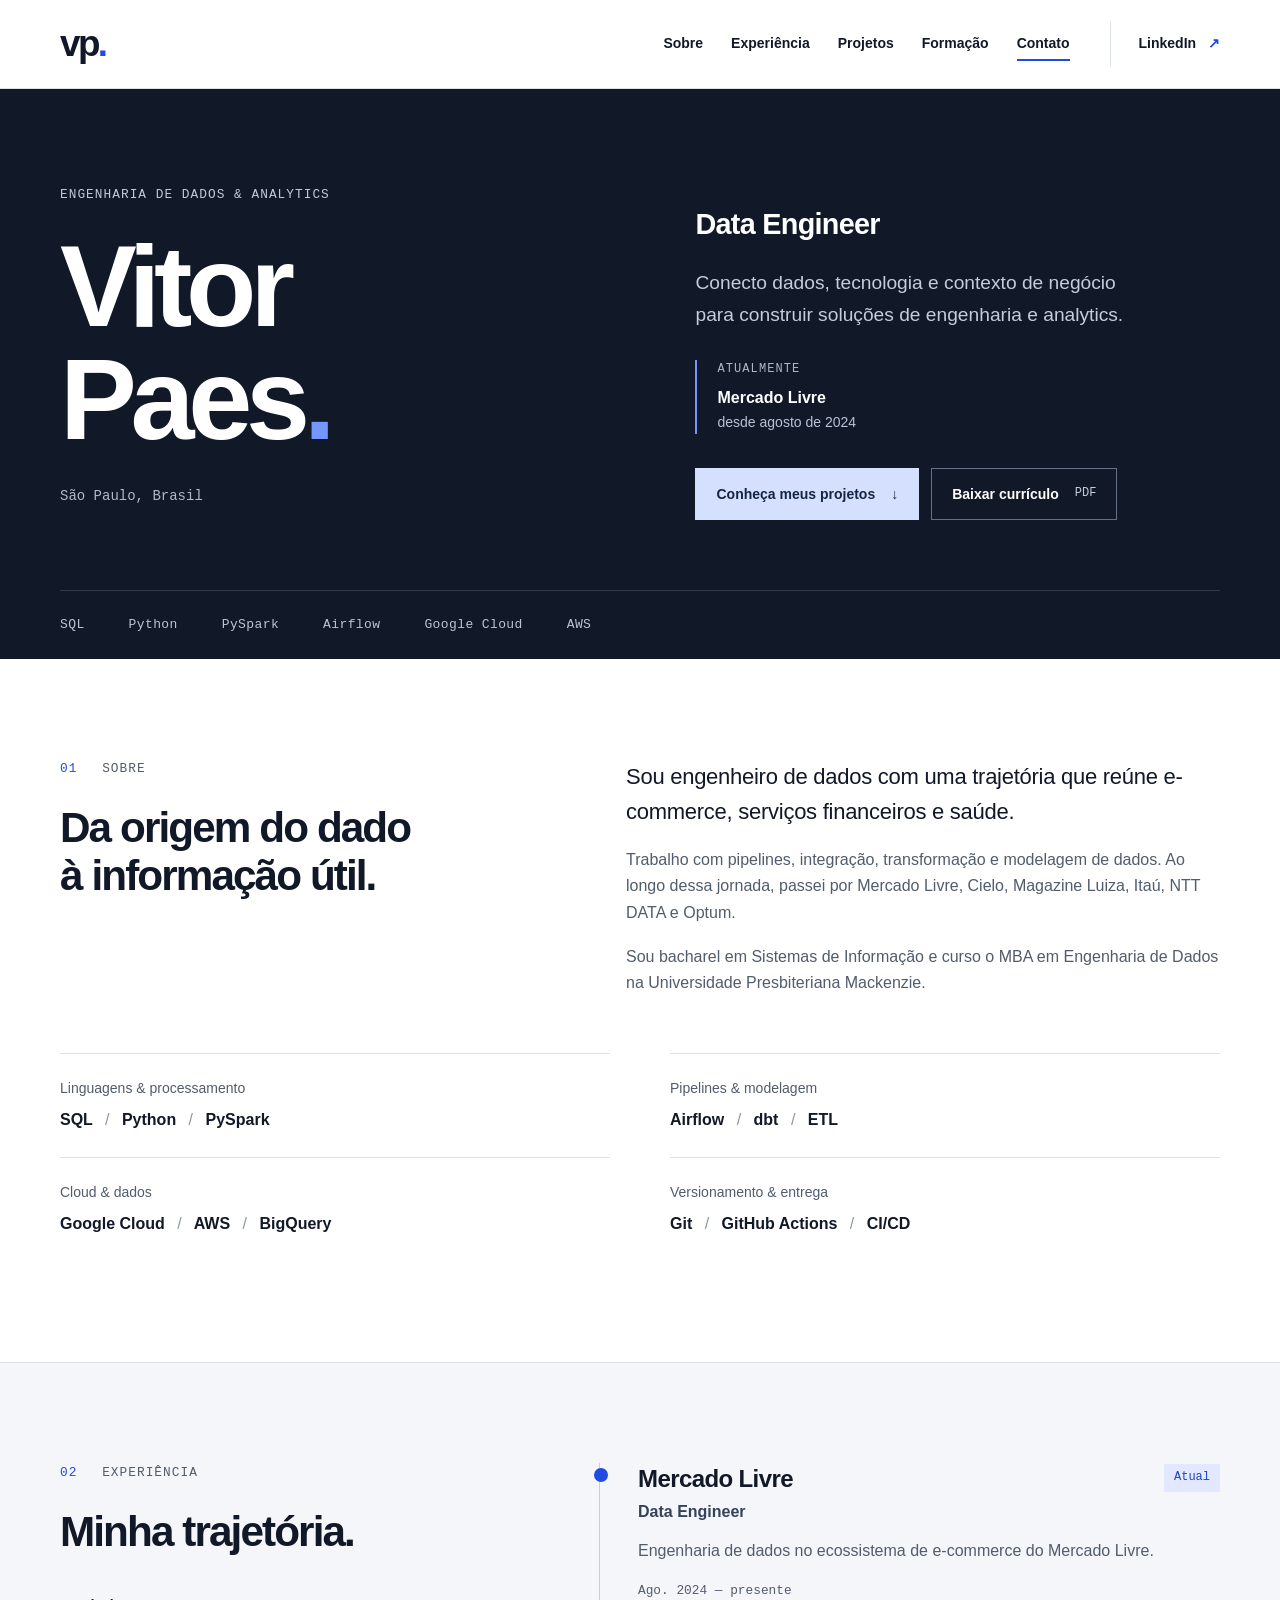
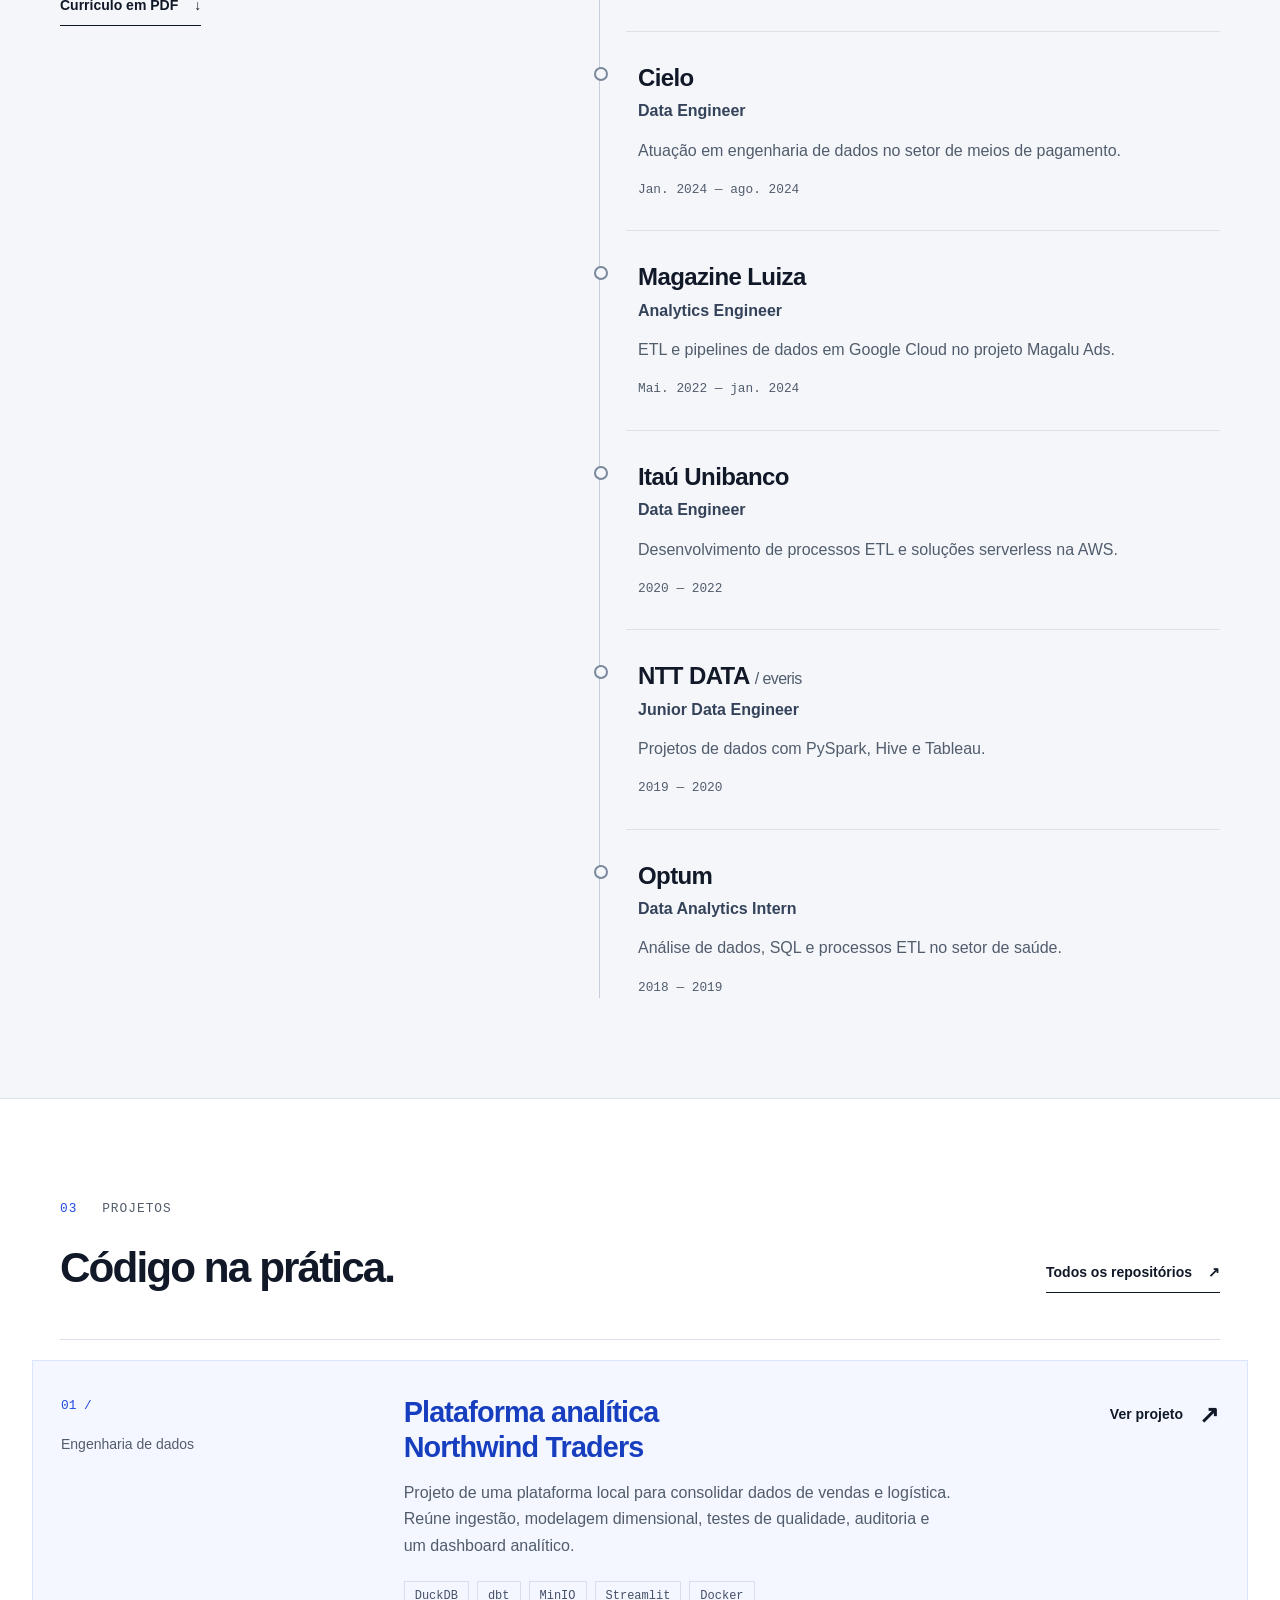
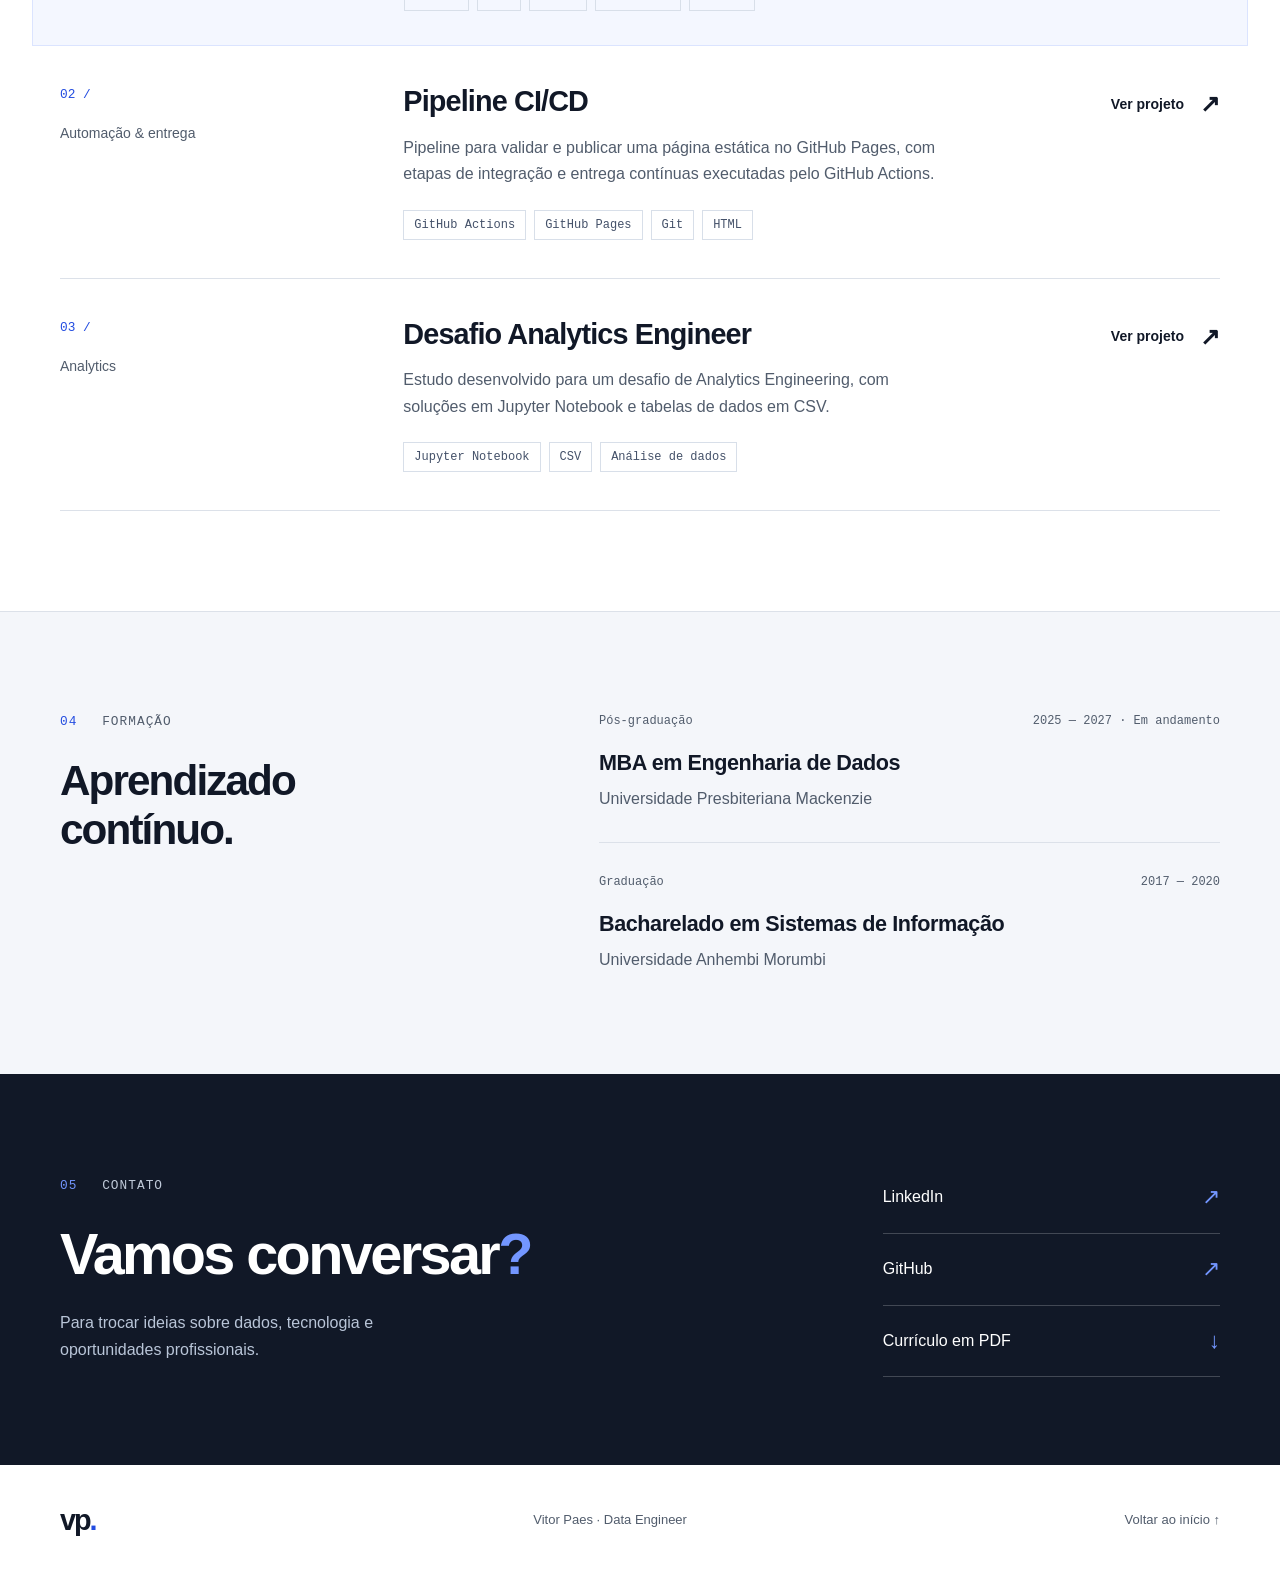
==== site/portfolio/index.html @ c909d1af "Add Vitor Paes portfolio and downloadable resume to GitHub Pages" ====
<!doctype html>
<html lang="pt-BR">
<head>
  <meta charset="utf-8">
  <meta name="viewport" content="width=device-width, initial-scale=1">
  <meta name="description" content="Vitor Paes, Data Engineer em São Paulo. Experiência profissional, tecnologias e projetos de engenharia de dados e analytics.">
  <meta name="theme-color" content="#111827">
  <meta name="author" content="Vitor Paes">
  <meta property="og:type" content="website">
  <meta property="og:locale" content="pt_BR">
  <meta property="og:title" content="Vitor Paes — Data Engineer">
  <meta property="og:description" content="Engenharia de dados, analytics e projetos. Conheça minha trajetória e meu trabalho.">
  <title>Vitor Paes — Data Engineer</title>
  <link rel="icon" href="./favicon.svg" type="image/svg+xml">
  <link rel="stylesheet" href="./styles.css">
  <script src="./script.js" defer></script>
</head>
<body>
  <a class="skip-link" href="#conteudo">Pular para o conteúdo</a>
  <header class="header">
    <div class="shell header-inner">
      <a class="brand" href="#inicio" aria-label="Vitor Paes, início">vp<span aria-hidden="true">.</span></a>
      <nav aria-label="Navegação principal">
        <a href="#sobre">Sobre</a>
        <a href="#experiencia">Experiência</a>
        <a href="#projetos">Projetos</a>
        <a href="#formacao">Formação</a>
        <a href="#contato">Contato</a>
      </nav>
      <a class="header-link" href="https://www.linkedin.com/in/vitor-paes/" target="_blank" rel="noopener noreferrer">LinkedIn <span aria-hidden="true">↗</span></a>
    </div>
  </header>

  <main id="conteudo">
    <section class="hero" id="inicio" aria-labelledby="nome">
      <div class="shell hero-grid">
        <div class="hero-title">
          <p class="eyebrow light">Engenharia de dados &amp; analytics</p>
          <h1 id="nome">Vitor<br>Paes<span>.</span></h1>
          <p class="location">São Paulo, Brasil</p>
        </div>
        <div class="hero-detail">
          <p class="hero-role">Data Engineer</p>
          <p class="hero-intro">Conecto dados, tecnologia e contexto de negócio para construir soluções de engenharia e analytics.</p>
          <div class="hero-current">
            <span class="meta-label">Atualmente</span>
            <p>Mercado Livre <span>desde agosto de 2024</span></p>
          </div>
          <div class="hero-actions">
            <a class="button button-primary" href="#projetos">Conheça meus projetos <span aria-hidden="true">↓</span></a>
            <a class="button button-outline" href="./curriculo-vitor-paes.pdf" download>Baixar currículo <span class="file-type">PDF</span></a>
          </div>
        </div>
      </div>
      <div class="shell hero-bottom" aria-label="Principais tecnologias">
        <span>SQL</span><span>Python</span><span>PySpark</span><span>Airflow</span><span>Google Cloud</span><span>AWS</span>
      </div>
    </section>

    <section class="section shell about" id="sobre" aria-labelledby="sobre-titulo">
      <div class="section-heading">
        <p class="eyebrow"><span>01</span> Sobre</p>
        <h2 id="sobre-titulo">Da origem do dado<br>à informação útil.</h2>
      </div>
      <div class="about-copy">
        <p class="lead">Sou engenheiro de dados com uma trajetória que reúne e-commerce, serviços financeiros e saúde.</p>
        <p>Trabalho com pipelines, integração, transformação e modelagem de dados. Ao longo dessa jornada, passei por Mercado Livre, Cielo, Magazine Luiza, Itaú, NTT DATA e Optum.</p>
        <p>Sou bacharel em Sistemas de Informação e curso o MBA em Engenharia de Dados na Universidade Presbiteriana Mackenzie.</p>
      </div>
      <div class="skills" aria-label="Tecnologias e áreas de atuação">
        <div class="skill-group"><h3>Linguagens &amp; processamento</h3><p>SQL <span>/</span> Python <span>/</span> PySpark</p></div>
        <div class="skill-group"><h3>Pipelines &amp; modelagem</h3><p>Airflow <span>/</span> dbt <span>/</span> ETL</p></div>
        <div class="skill-group"><h3>Cloud &amp; dados</h3><p>Google Cloud <span>/</span> AWS <span>/</span> BigQuery</p></div>
        <div class="skill-group"><h3>Versionamento &amp; entrega</h3><p>Git <span>/</span> GitHub Actions <span>/</span> CI/CD</p></div>
      </div>
    </section>

    <section class="section experience-wrap" id="experiencia" aria-labelledby="experiencia-titulo">
      <div class="shell experience-layout">
        <div class="section-heading">
          <p class="eyebrow"><span>02</span> Experiência</p>
          <h2 id="experiencia-titulo">Minha trajetória.</h2>
          <a class="text-link" href="./curriculo-vitor-paes.pdf" download>Currículo em PDF <span aria-hidden="true">↓</span></a>
        </div>
        <ol class="timeline">
          <li class="experience-item current">
            <div class="experience-top"><h3>Mercado Livre</h3><span class="current-label">Atual</span></div>
            <p class="job-role">Data Engineer</p>
            <p class="job-description">Engenharia de dados no ecossistema de e-commerce do Mercado Livre.</p>
            <p class="job-date"><time datetime="2024-08">Ago. 2024</time> — presente</p>
          </li>
          <li class="experience-item">
            <h3>Cielo</h3><p class="job-role">Data Engineer</p>
            <p class="job-description">Atuação em engenharia de dados no setor de meios de pagamento.</p>
            <p class="job-date"><time datetime="2024-01">Jan. 2024</time> — <time datetime="2024-08">ago. 2024</time></p>
          </li>
          <li class="experience-item">
            <h3>Magazine Luiza</h3><p class="job-role">Analytics Engineer</p>
            <p class="job-description">ETL e pipelines de dados em Google Cloud no projeto Magalu Ads.</p>
            <p class="job-date"><time datetime="2022-05">Mai. 2022</time> — <time datetime="2024-01">jan. 2024</time></p>
          </li>
          <li class="experience-item">
            <h3>Itaú Unibanco</h3><p class="job-role">Data Engineer</p>
            <p class="job-description">Desenvolvimento de processos ETL e soluções serverless na AWS.</p>
            <p class="job-date"><time datetime="2020">2020</time> — <time datetime="2022">2022</time></p>
          </li>
          <li class="experience-item">
            <h3>NTT DATA <span class="company-note">/ everis</span></h3><p class="job-role">Junior Data Engineer</p>
            <p class="job-description">Projetos de dados com PySpark, Hive e Tableau.</p>
            <p class="job-date"><time datetime="2019">2019</time> — <time datetime="2020">2020</time></p>
          </li>
          <li class="experience-item">
            <h3>Optum</h3><p class="job-role">Data Analytics Intern</p>
            <p class="job-description">Análise de dados, SQL e processos ETL no setor de saúde.</p>
            <p class="job-date"><time datetime="2018">2018</time> — <time datetime="2019">2019</time></p>
          </li>
        </ol>
      </div>
    </section>

    <section class="section shell projects" id="projetos" aria-labelledby="projetos-titulo">
      <div class="section-top">
        <div class="section-heading"><p class="eyebrow"><span>03</span> Projetos</p><h2 id="projetos-titulo">Código na prática.</h2></div>
        <a class="text-link" href="https://github.com/VitorPaes" target="_blank" rel="noopener noreferrer">Todos os repositórios <span aria-hidden="true">↗</span></a>
      </div>
      <div class="project-list">
        <article class="project featured-project">
          <div class="project-meta"><span class="project-number">01 /</span><span>Engenharia de dados</span></div>
          <div class="project-body">
            <h3>Plataforma analítica<br>Northwind Traders</h3>
            <p>Projeto de uma plataforma local para consolidar dados de vendas e logística. Reúne ingestão, modelagem dimensional, testes de qualidade, auditoria e um dashboard analítico.</p>
            <ul class="tags" aria-label="Tecnologias do projeto"><li>DuckDB</li><li>dbt</li><li>MinIO</li><li>Streamlit</li><li>Docker</li></ul>
          </div>
          <a class="project-link" href="https://github.com/VitorPaes/sre-herluvina" target="_blank" rel="noopener noreferrer" aria-label="Ver projeto Northwind Traders no GitHub">Ver projeto <span aria-hidden="true">↗</span></a>
        </article>
        <article class="project">
          <div class="project-meta"><span class="project-number">02 /</span><span>Automação &amp; entrega</span></div>
          <div class="project-body">
            <h3>Pipeline CI/CD</h3>
            <p>Pipeline para validar e publicar uma página estática no GitHub Pages, com etapas de integração e entrega contínuas executadas pelo GitHub Actions.</p>
            <ul class="tags" aria-label="Tecnologias do projeto"><li>GitHub Actions</li><li>GitHub Pages</li><li>Git</li><li>HTML</li></ul>
          </div>
          <a class="project-link" href="https://github.com/VitorPaes/pipeline-cicd" target="_blank" rel="noopener noreferrer" aria-label="Ver projeto Pipeline CI/CD no GitHub">Ver projeto <span aria-hidden="true">↗</span></a>
        </article>
        <article class="project">
          <div class="project-meta"><span class="project-number">03 /</span><span>Analytics</span></div>
          <div class="project-body">
            <h3>Desafio Analytics Engineer</h3>
            <p>Estudo desenvolvido para um desafio de Analytics Engineering, com soluções em Jupyter Notebook e tabelas de dados em CSV.</p>
            <ul class="tags" aria-label="Tecnologias do projeto"><li>Jupyter Notebook</li><li>CSV</li><li>Análise de dados</li></ul>
          </div>
          <a class="project-link" href="https://github.com/VitorPaes/desafio_magalu" target="_blank" rel="noopener noreferrer" aria-label="Ver Desafio Analytics Engineer no GitHub">Ver projeto <span aria-hidden="true">↗</span></a>
        </article>
      </div>
    </section>

    <section class="section education-wrap" id="formacao" aria-labelledby="formacao-titulo">
      <div class="shell education-layout">
        <div class="section-heading"><p class="eyebrow"><span>04</span> Formação</p><h2 id="formacao-titulo">Aprendizado<br>contínuo.</h2></div>
        <div class="education-list">
          <article class="education"><div class="education-meta"><span>Pós-graduação</span><span>2025 — 2027 · Em andamento</span></div><h3>MBA em Engenharia de Dados</h3><p>Universidade Presbiteriana Mackenzie</p></article>
          <article class="education"><div class="education-meta"><span>Graduação</span><span>2017 — 2020</span></div><h3>Bacharelado em Sistemas de Informação</h3><p>Universidade Anhembi Morumbi</p></article>
        </div>
      </div>
    </section>

    <section class="contact" id="contato" aria-labelledby="contato-titulo">
      <div class="shell contact-inner">
        <div><p class="eyebrow light"><span>05</span> Contato</p><h2 id="contato-titulo">Vamos conversar<span>?</span></h2><p>Para trocar ideias sobre dados, tecnologia e oportunidades profissionais.</p></div>
        <div class="contact-links">
          <a href="https://www.linkedin.com/in/vitor-paes/" target="_blank" rel="noopener noreferrer">LinkedIn <span aria-hidden="true">↗</span></a>
          <a href="https://github.com/VitorPaes" target="_blank" rel="noopener noreferrer">GitHub <span aria-hidden="true">↗</span></a>
          <a href="./curriculo-vitor-paes.pdf" download>Currículo em PDF <span aria-hidden="true">↓</span></a>
        </div>
      </div>
    </section>
  </main>
  <footer class="footer"><div class="shell footer-inner"><a class="brand" href="#inicio" aria-label="Voltar ao início">vp<span aria-hidden="true">.</span></a><p>Vitor Paes · Data Engineer</p><a href="#inicio">Voltar ao início <span aria-hidden="true">↑</span></a></div></footer>
</body>
</html>
---- site/portfolio/styles.css ----
:root{--ink:#111827;--muted:#515c6c;--blue:#214be0;--bright:#7396ff;--paper:#fff;--surface:#f4f6fa;--line:#dce1e9;--mono:"SFMono-Regular",Consolas,"Liberation Mono",monospace;--sans:Arial,"Helvetica Neue",sans-serif;--width:1160px}
*{box-sizing:border-box}
html{scroll-behavior:smooth;scroll-padding-top:108px}
body{margin:0;background:var(--paper);color:var(--ink);font-family:var(--sans);font-size:1rem;line-height:1.65;-webkit-font-smoothing:antialiased}
::selection{background:#b9cbff;color:var(--ink)}
a{color:inherit;text-decoration:none}
button,a{-webkit-tap-highlight-color:transparent}
a:focus-visible{outline:3px solid var(--blue);outline-offset:6px;border-radius:2px}
.hero a:focus-visible,.contact a:focus-visible{outline-color:#b4c6ff}
h1,h2,h3,p{margin:0}
h1,h2,h3{line-height:1.1}
.shell{width:min(var(--width),calc(100% - 96px));margin-inline:auto}
.skip-link{position:fixed;top:12px;left:16px;transform:translateY(-180%);padding:12px 18px;background:white;z-index:20;color:var(--ink);box-shadow:0 2px 8px #11182733}
.skip-link:focus{transform:translateY(0)}
.header{position:sticky;top:0;z-index:10;background:#fffffff5;border-bottom:1px solid var(--line);backdrop-filter:blur(16px)}
.header-inner{min-height:88px;display:flex;align-items:center;gap:40px;justify-content:space-between}
.brand{font-weight:800;font-size:2.3rem;letter-spacing:-.07em;line-height:1}
.brand span{color:var(--blue)}
nav{display:flex;align-items:center;gap:28px;margin-left:auto}
nav a,.header-link{font-size:.875rem;font-weight:600;line-height:1.4;padding-block:12px;position:relative}
nav a::after{content:"";position:absolute;left:0;right:0;bottom:5px;height:2px;background:var(--blue);transform:scaleX(0);transform-origin:left;transition:transform .2s ease}
nav a:hover::after,nav a[aria-current="location"]::after{transform:scaleX(1)}
.header-link{border-left:1px solid var(--line);padding-left:28px;white-space:nowrap}
.header-link span{margin-left:8px;color:var(--blue)}
.hero{background:var(--ink);color:white;padding:84px 0 0}
.hero-grid{display:grid;grid-template-columns:1.04fr 1fr;gap:90px;align-items:center;padding-bottom:70px}
.eyebrow{font-size:.8rem;font-family:var(--mono);font-weight:500;line-height:1.5;letter-spacing:.08em;text-transform:uppercase;color:var(--muted);margin-bottom:26px}
.eyebrow span{color:var(--blue);margin-right:16px}
.eyebrow.light{color:#c0cad9}
.eyebrow.light span{color:var(--bright)}
h1{font-size:clamp(4.7rem,9vw,8rem);letter-spacing:-.055em;line-height:.98;font-weight:700}
h1 span{color:var(--bright)}
.location{font-family:var(--mono);font-size:.875rem;color:#aebacd;margin-top:30px}
.hero-detail{padding-top:28px}
.hero-role{font-size:1.8rem;font-weight:600;letter-spacing:-.025em;margin-bottom:18px}
.hero-intro{font-size:1.2rem;line-height:1.7;color:#c5cddb;max-width:440px}
.hero-current{border-left:2px solid var(--bright);padding-left:20px;margin-top:28px}
.meta-label{display:block;font-size:.75rem;font-family:var(--mono);text-transform:uppercase;letter-spacing:.09em;color:#abb8cc;margin-bottom:5px}
.hero-current p{font-weight:600;font-size:1rem}
.hero-current p span{display:block;font-size:.875rem;color:#b7c3d6;font-weight:400}
.hero-actions{display:flex;flex-wrap:wrap;gap:12px;margin-top:34px}
.button{display:inline-flex;align-items:center;justify-content:center;gap:16px;min-height:52px;padding:13px 20px;font-size:.875rem;font-weight:600;border:1px solid transparent;transition:background .2s,border-color .2s}
.button-primary{background:#d5e0ff;color:#142446}
.button-primary:hover{background:#fff}
.button-outline{border-color:#647188;color:white}
.button-outline:hover{border-color:#fff;background:#ffffff09}
.file-type{font-family:var(--mono);font-size:.75rem;color:#c1cde1;font-weight:400}
.hero-bottom{border-top:1px solid #ffffff26;display:flex;flex-wrap:wrap;gap:16px 44px;padding-block:23px;font-size:.8125rem;font-family:var(--mono);letter-spacing:.03em;color:#b9c5d8}
.section{padding-block:100px}
h2{font-size:clamp(2rem,3.3vw,2.9rem);letter-spacing:-.045em;font-weight:600;line-height:1.15}
.about{display:grid;grid-template-columns:.9fr 1.1fr;gap:42px 80px}
.about-copy{max-width:595px}
.about-copy p{color:var(--muted);margin-bottom:18px}
.about-copy p:last-child{margin-bottom:0}
.about-copy .lead{font-size:1.375rem;color:var(--ink);line-height:1.6;letter-spacing:-.012em}
.skills{grid-column:1 / -1;display:grid;grid-template-columns:repeat(2,minmax(0,1fr));gap:0 60px;margin-top:14px}
.skill-group{padding-block:24px;border-top:1px solid var(--line)}
.skill-group h3{font-size:.875rem;line-height:1.5;font-weight:500;color:var(--muted);margin-bottom:8px}
.skill-group p{font-size:1rem;font-weight:600}
.skill-group p span{font-weight:400;color:#8c97a8;margin-inline:8px}
.experience-wrap{background:var(--surface);border-top:1px solid var(--line);border-bottom:1px solid var(--line)}
.experience-layout{display:grid;grid-template-columns:.85fr 1.15fr;gap:80px}
.experience-layout .section-heading{align-self:start;position:sticky;top:125px}
.text-link{display:inline-flex;align-items:center;gap:16px;font-weight:600;font-size:.875rem;padding-block:8px;border-bottom:1px solid var(--ink)}
.text-link:hover{color:var(--blue);border-color:var(--blue)}
.section-heading .text-link{margin-top:30px}
.timeline{list-style:none;margin:0;padding:0 0 0 26px;border-left:1px solid #c6ceda}
.experience-item{position:relative;padding:0 0 30px 12px;margin-bottom:30px;border-bottom:1px solid var(--line)}
.experience-item::before{content:"";position:absolute;left:-32px;top:5px;width:10px;height:10px;border:2px solid #7a889c;background:var(--surface);border-radius:50%}
.experience-item.current::before{background:var(--blue);border-color:var(--blue)}
.experience-item:last-child{margin-bottom:0;padding-bottom:0;border-bottom:0}
.experience-item h3{font-size:1.5rem;font-weight:600;letter-spacing:-.025em;line-height:1.3}
.experience-top{display:flex;gap:12px;align-items:center;justify-content:space-between}
.current-label{font-family:var(--mono);color:#1a43c7;background:#e1e8ff;padding:4px 10px;font-size:.75rem}
.company-note{color:var(--muted);font-weight:400;font-size:1rem}
.job-role{font-size:1rem;margin-top:5px;font-weight:600;color:#34435a}
.job-description{color:var(--muted);margin-top:13px}
.job-date{font-family:var(--mono);font-size:.8rem;line-height:1.6;margin-top:16px;color:var(--muted)}
.section-top{display:flex;justify-content:space-between;gap:30px;align-items:flex-end;margin-bottom:46px}
.section-top .text-link{flex-shrink:0}
.project-list{border-top:1px solid var(--line)}
.project{display:grid;grid-template-columns:.62fr 1.35fr auto;gap:34px;border-bottom:1px solid var(--line);padding:38px 0;align-items:start}
.project-meta{display:flex;flex-direction:column;gap:17px;font-size:.875rem;color:var(--muted)}
.project-number{font-family:var(--mono);font-size:.8rem;color:var(--blue)}
.project-body h3{font-size:1.8rem;letter-spacing:-.03em;line-height:1.2;font-weight:600;margin-bottom:16px}
.project-body p{color:var(--muted);max-width:550px}
.tags{list-style:none;display:flex;flex-wrap:wrap;gap:8px;margin:22px 0 0;padding:0}
.tags li{font-family:var(--mono);font-size:.75rem;line-height:1.5;border:1px solid #d8dfe9;padding:5px 10px;color:#445169}
.project-link{display:inline-flex;gap:16px;align-items:center;font-size:.875rem;font-weight:600;white-space:nowrap;padding-block:8px}
.project-link span{font-size:1.5rem;line-height:1}
.project-link:hover{color:var(--blue)}
.featured-project{background:#f4f7ff;padding:34px 28px;margin:20px -28px 0;border:1px solid #dbe4ff}
.featured-project .project-body h3{color:#163ebf}
.education-wrap{background:var(--surface);border-top:1px solid var(--line)}
.education-layout{display:grid;grid-template-columns:.85fr 1.15fr;gap:80px}
.education{padding-bottom:30px;margin-bottom:30px;border-bottom:1px solid var(--line)}
.education:last-child{padding-bottom:0;margin-bottom:0;border-bottom:0}
.education-meta{display:flex;flex-wrap:wrap;justify-content:space-between;gap:8px 20px;font-family:var(--mono);font-size:.75rem;color:var(--muted);margin-bottom:16px}
.education h3{font-size:1.35rem;line-height:1.35;letter-spacing:-.02em;margin-bottom:9px}
.education p{color:var(--muted)}
.contact{padding-block:88px;background:var(--ink);color:#fff}
.contact-inner{display:grid;grid-template-columns:1.5fr .7fr;gap:100px;align-items:center}
.contact h2{font-size:clamp(2.3rem,4.5vw,3.8rem);letter-spacing:-.045em}
.contact h2 span{color:var(--bright)}
.contact p:not(.eyebrow){color:#b9c5d8;margin-top:23px;max-width:400px}
.contact-links{display:flex;flex-direction:column}
.contact-links a{display:flex;align-items:center;justify-content:space-between;gap:24px;padding:17px 0;border-bottom:1px solid #ffffff35;font-weight:500}
.contact-links a span{color:var(--bright);font-size:1.4rem}
.contact-links a:hover{color:#b9cdff}
.footer-inner{display:flex;align-items:center;justify-content:space-between;gap:24px;padding-block:32px}
.footer p,.footer a:not(.brand){font-size:.8125rem;color:var(--muted)}
.footer a:not(.brand){padding-block:12px}
.footer .brand{font-size:1.8rem}
@media(min-width:1500px){.hero{padding-top:104px}.hero-grid{padding-bottom:90px}}
@media(max-width:1050px){.shell{width:calc(100% - 64px)}.header-inner{gap:22px}nav{gap:20px}.header-link{padding-left:20px}.hero-grid{gap:50px}.hero{padding-top:64px}.hero-detail{padding-top:0}.hero-actions{flex-direction:column;align-items:flex-start}.button{min-width:215px}.about,.experience-layout,.education-layout{gap:45px}.project{grid-template-columns:.5fr 1.4fr;gap:28px}.project-link{grid-column:2;justify-self:start}.contact-inner{gap:55px}}
@media(max-width:760px){html{scroll-padding-top:132px}.shell{width:calc(100% - 40px)}.header-inner{min-height:unset;display:grid;grid-template-columns:1fr auto;gap:4px 20px;padding-block:16px 10px}.header .brand{font-size:2rem}.header-link{grid-column:2;grid-row:1;padding:6px 0;border:0}nav{grid-column:1 / -1;grid-row:2;justify-content:space-between;gap:8px;flex-wrap:wrap;margin:0}nav a{font-size:.875rem;padding-block:10px}.hero{padding-top:48px}.hero-grid{grid-template-columns:1fr;gap:34px;padding-bottom:42px}.hero-title{position:relative}h1{font-size:clamp(4.75rem,18vw,7rem)}.hero .eyebrow{font-size:.75rem;margin-bottom:22px}.hero-title .location{margin-top:22px}.hero-role{font-size:1.55rem;margin-bottom:10px}.hero-intro{font-size:1.0625rem;max-width:550px}.hero-current{margin-top:24px}.hero-actions{flex-direction:row;align-items:stretch;margin-top:28px}.button{min-width:0;flex:1 1 210px}.hero-bottom{gap:10px 25px;padding-block:20px;font-size:.75rem}.section{padding-block:64px}.about,.experience-layout,.education-layout{grid-template-columns:1fr;gap:30px}.eyebrow{margin-bottom:18px}.about-copy .lead{font-size:1.2rem}.skills{gap:0 26px;margin-top:0}.skill-group{padding-block:20px}.skill-group h3{font-size:.875rem}.skill-group p{font-size:1rem}.skill-group p span{margin-inline:3px}.experience-layout .section-heading{position:static}.section-heading .text-link{margin-top:18px}.timeline{margin-top:14px}.experience-item h3{font-size:1.3rem}.job-description{font-size:1rem}.section-top{align-items:start;flex-direction:column;gap:20px;margin-bottom:30px}.project{grid-template-columns:1fr;gap:19px;padding-block:30px}.project-meta{flex-direction:row;gap:15px;align-items:center}.project-body h3{font-size:1.5rem}.project-link{grid-column:1}.featured-project{padding:25px 20px;margin:16px 0 0}.project-body p{font-size:1rem}.tags{gap:7px;margin-top:18px}.tags li{font-size:.75rem}.education-meta{justify-content:flex-start;gap:5px 20px}.education h3{font-size:1.25rem}.contact{padding-block:64px}.contact-inner{grid-template-columns:1fr;gap:30px}.contact-links{max-width:440px}.contact h2{font-size:clamp(2rem,8.5vw,3.4rem)}.footer-inner{gap:16px;flex-wrap:wrap;padding-block:24px}.footer p{flex:1}.footer a:not(.brand){font-size:.8rem}}
@media(max-width:380px){.shell{width:calc(100% - 32px)}.skills{grid-template-columns:1fr}nav{gap:2px}html{scroll-padding-top:175px}nav a{font-size:.875rem}.experience-top{flex-wrap:wrap}.footer-inner{gap:12px}.footer a:not(.brand){flex-basis:100%}.hero h1{font-size:4.5rem}}
@media(prefers-reduced-motion:reduce){html{scroll-behavior:auto}*,*::before,*::after{transition:none!important;animation:none!important}}
@media print{.header,.skip-link,.hero-actions,.hero-bottom,.text-link,.project-link,.contact,.footer{display:none!important}.shell{width:100%;max-width:none}.hero{background:white!important;color:#111827!important;padding:0 0 24px}.hero-grid{display:block;padding:0}.hero h1{font-size:36pt;line-height:1.1}.hero h1 br{display:none}.hero-role{font-size:15pt}.hero-intro,.hero-current p span,.hero .eyebrow,.location{color:#515c6c!important}.hero-detail{padding-top:16px}.hero-current{margin-top:12px}.section{padding:24px 0;background:white}.about,.experience-layout,.education-layout{display:block}.section-heading{position:static!important;margin-bottom:20px}.skills{margin-top:20px}.experience-item,.project,.education{break-inside:avoid}.project{display:block}.featured-project{margin:0;padding:20px 0;background:white;border:0;border-bottom:1px solid #ddd}.project-meta{margin-bottom:10px}.project-body h3{font-size:17pt}.eyebrow{margin-bottom:8px}h2{font-size:23pt}.timeline{margin-left:8px}@page{margin:18mm}}
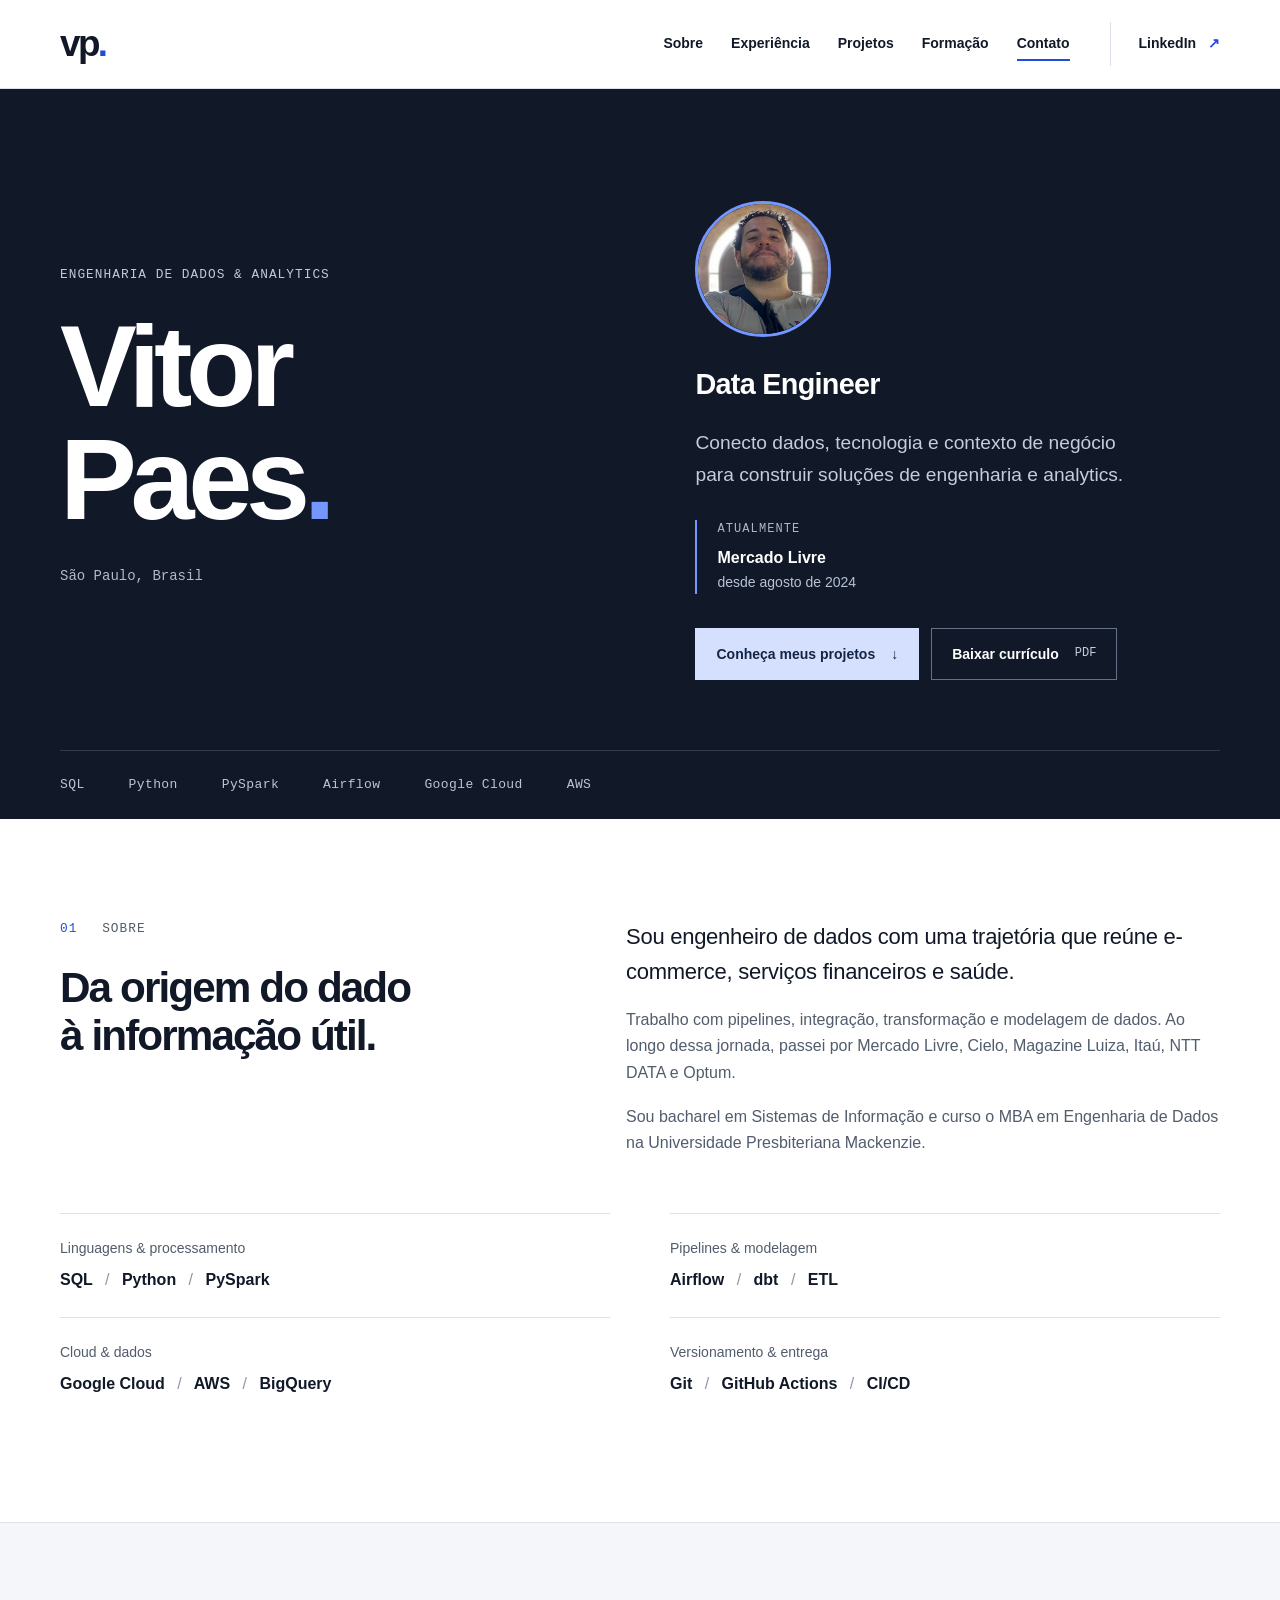
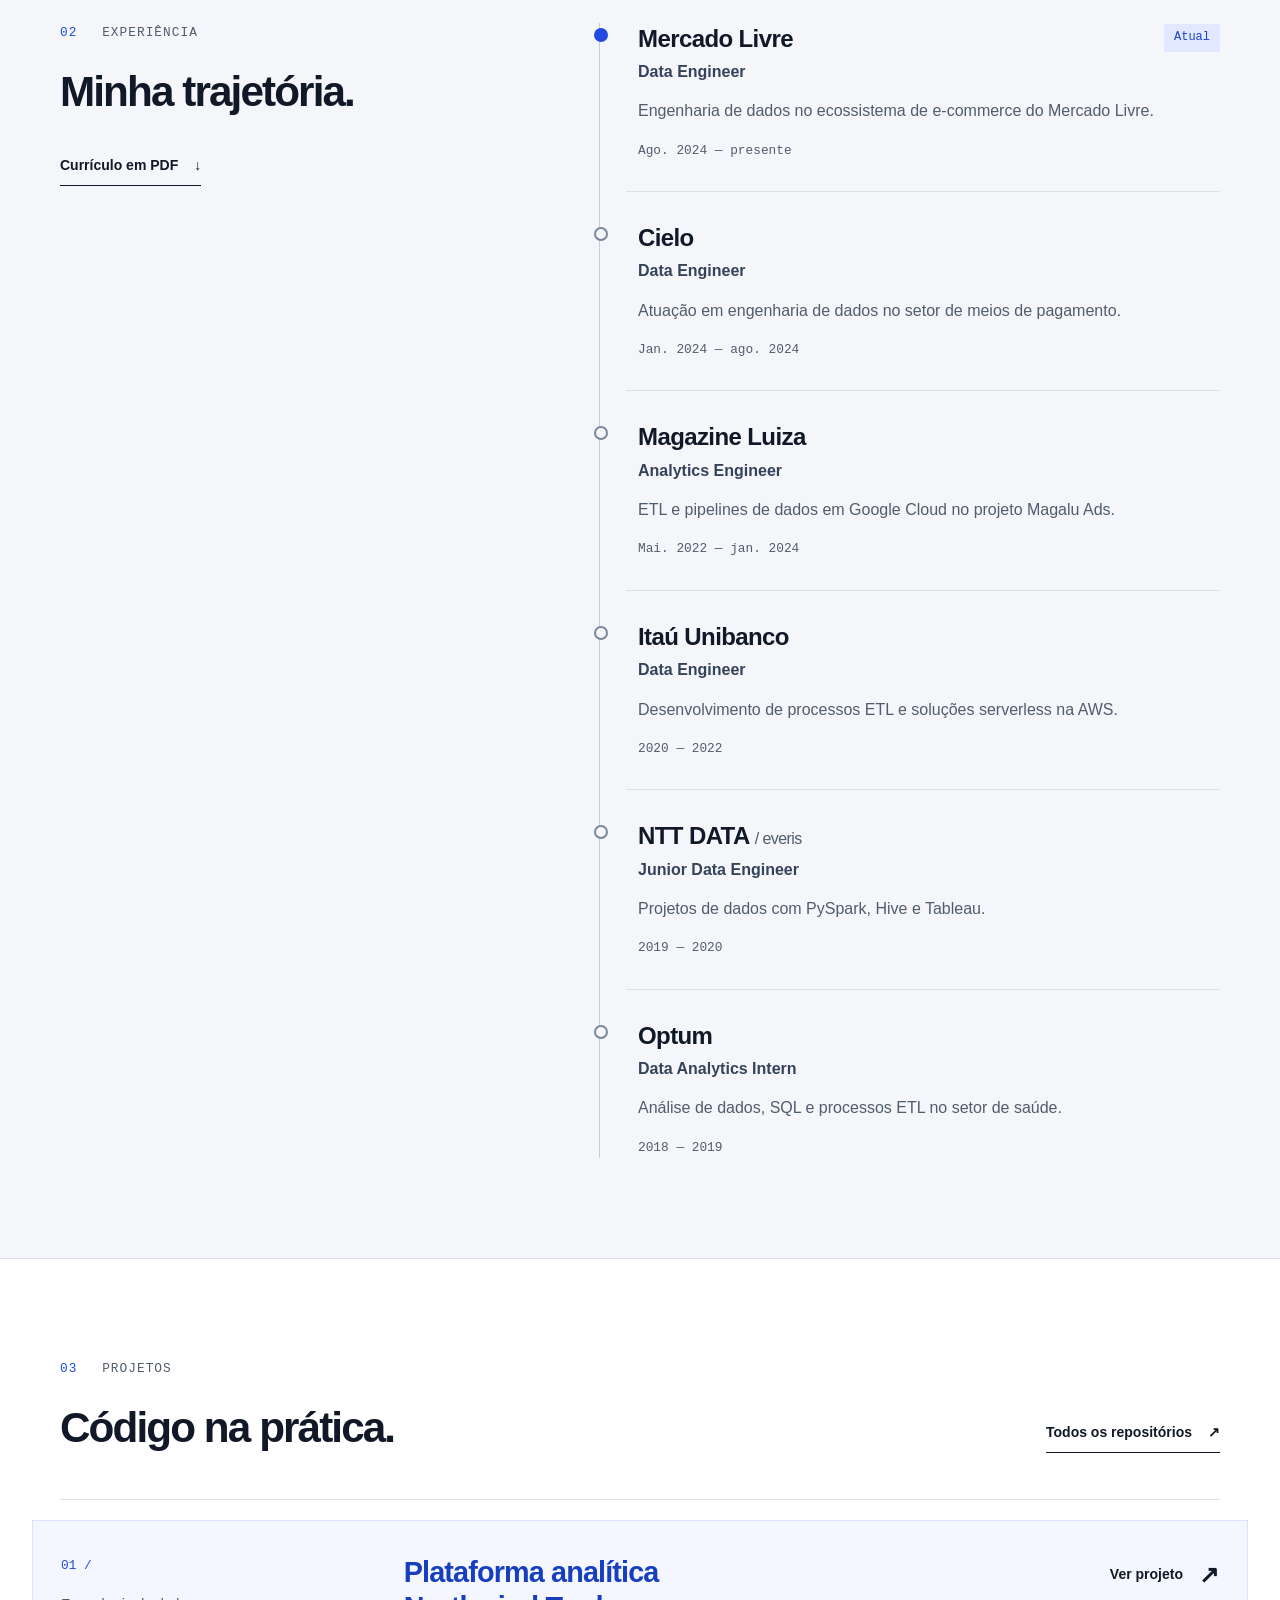
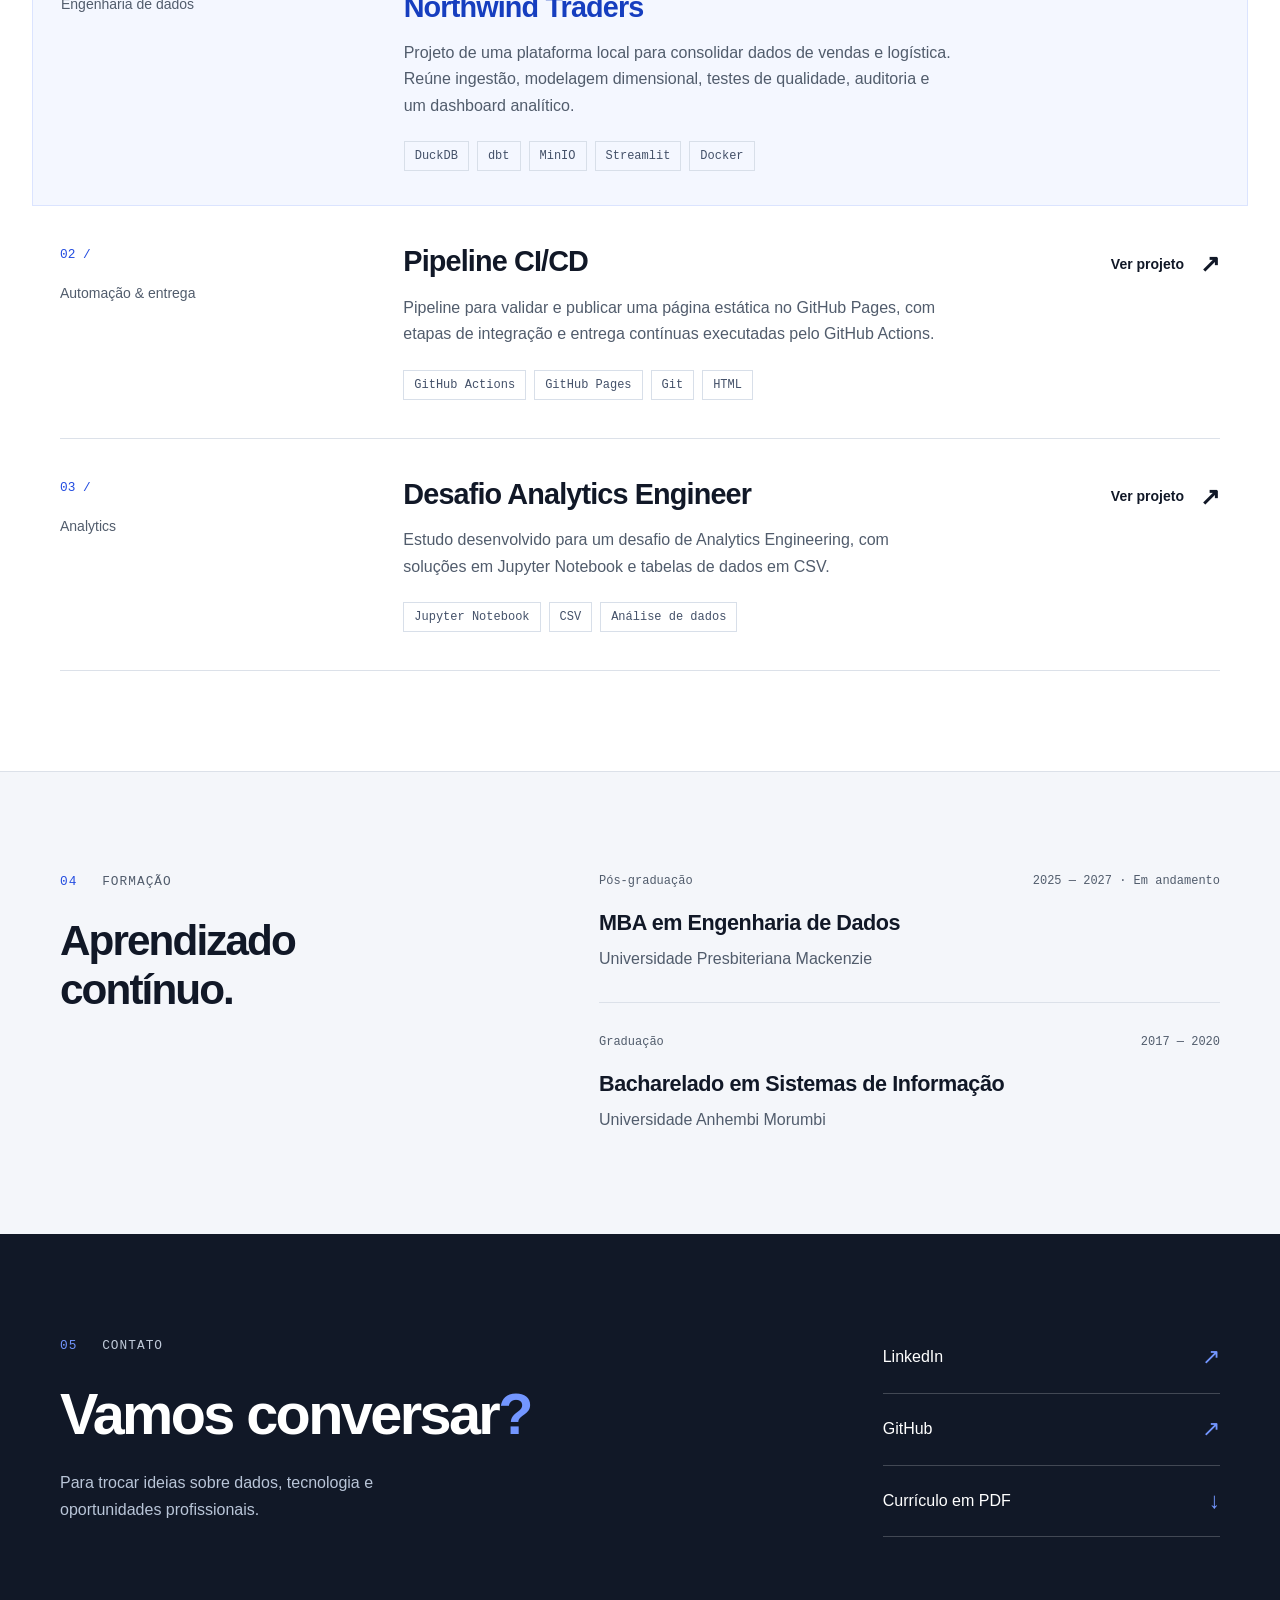
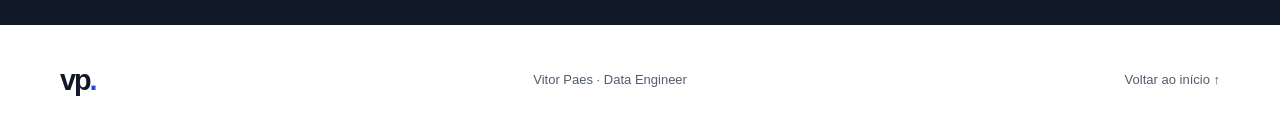
==== commit 82b8bf35: "Add profile photo to Vitor Paes portfolio" ====
--- a/site/portfolio/index.html
+++ b/site/portfolio/index.html
@@ -40,6 +40,7 @@
           <p class="location">São Paulo, Brasil</p>
         </div>
         <div class="hero-detail">
+          <img class="profile-photo" src="./vitor-paes.jpg" width="460" height="460" alt="Foto de Vitor Paes" decoding="async" fetchpriority="high">
           <p class="hero-role">Data Engineer</p>
           <p class="hero-intro">Conecto dados, tecnologia e contexto de negócio para construir soluções de engenharia e analytics.</p>
           <div class="hero-current">
--- a/site/portfolio/styles.css
+++ b/site/portfolio/styles.css
@@ -117,3 +117,18 @@
 @media(max-width:380px){.shell{width:calc(100% - 32px)}.skills{grid-template-columns:1fr}nav{gap:2px}html{scroll-padding-top:175px}nav a{font-size:.875rem}.experience-top{flex-wrap:wrap}.footer-inner{gap:12px}.footer a:not(.brand){flex-basis:100%}.hero h1{font-size:4.5rem}}
 @media(prefers-reduced-motion:reduce){html{scroll-behavior:auto}*,*::before,*::after{transition:none!important;animation:none!important}}
 @media print{.header,.skip-link,.hero-actions,.hero-bottom,.text-link,.project-link,.contact,.footer{display:none!important}.shell{width:100%;max-width:none}.hero{background:white!important;color:#111827!important;padding:0 0 24px}.hero-grid{display:block;padding:0}.hero h1{font-size:36pt;line-height:1.1}.hero h1 br{display:none}.hero-role{font-size:15pt}.hero-intro,.hero-current p span,.hero .eyebrow,.location{color:#515c6c!important}.hero-detail{padding-top:16px}.hero-current{margin-top:12px}.section{padding:24px 0;background:white}.about,.experience-layout,.education-layout{display:block}.section-heading{position:static!important;margin-bottom:20px}.skills{margin-top:20px}.experience-item,.project,.education{break-inside:avoid}.project{display:block}.featured-project{margin:0;padding:20px 0;background:white;border:0;border-bottom:1px solid #ddd}.project-meta{margin-bottom:10px}.project-body h3{font-size:17pt}.eyebrow{margin-bottom:8px}h2{font-size:23pt}.timeline{margin-left:8px}@page{margin:18mm}}
+
+/* Retrato na apresentação */
+.profile-photo {
+  display: block;
+  width: 136px;
+  height: 136px;
+  margin-bottom: 24px;
+  border: 3px solid var(--bright);
+  border-radius: 50%;
+  object-fit: cover;
+}
+
+@media (max-width: 760px) {
+  .profile-photo { width: 112px; height: 112px; margin-bottom: 20px; }
+}
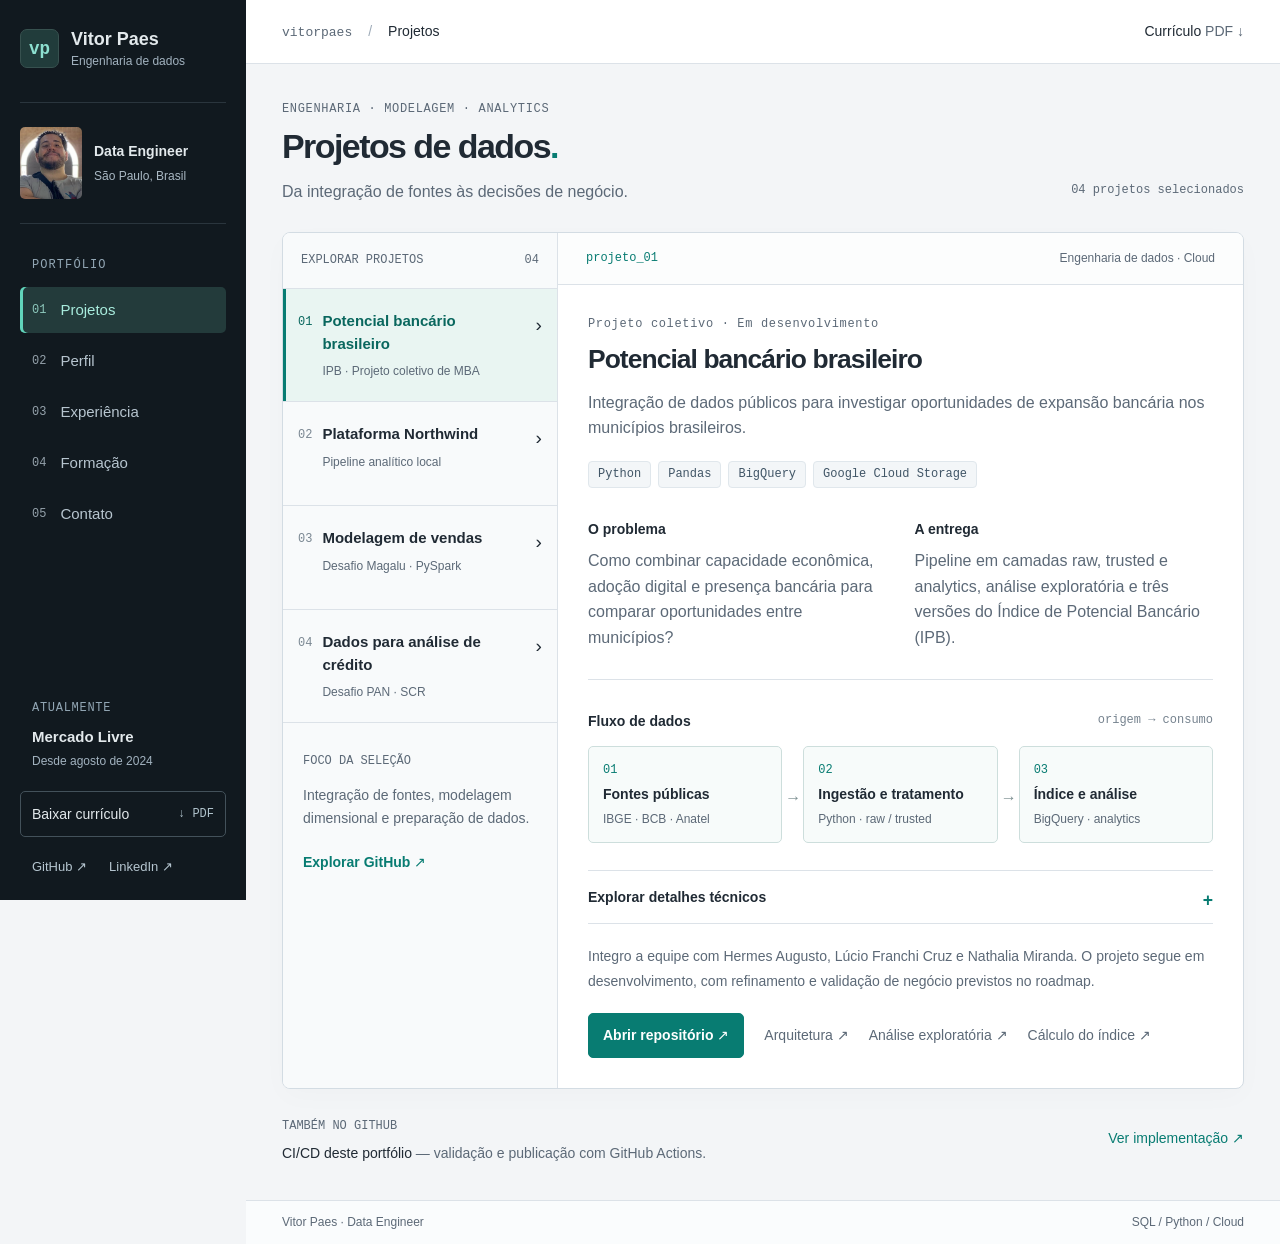
==== commit da267ac7: "Redesign portfolio as a data workspace and curate four data projects" ====
--- a/site/portfolio/index.html
+++ b/site/portfolio/index.html
@@ -1,10 +1,9 @@
 <!doctype html>
-<html lang="pt-BR">
-<head>
+<html lang="pt-BR"><head>
   <meta charset="utf-8">
   <meta name="viewport" content="width=device-width, initial-scale=1">
   <meta name="description" content="Vitor Paes, Data Engineer em São Paulo. Experiência profissional, tecnologias e projetos de engenharia de dados e analytics.">
-  <meta name="theme-color" content="#111827">
+  <meta name="theme-color" content="#111519">
   <meta name="author" content="Vitor Paes">
   <meta property="og:type" content="website">
   <meta property="og:locale" content="pt_BR">
@@ -12,78 +11,28 @@
   <meta property="og:description" content="Engenharia de dados, analytics e projetos. Conheça minha trajetória e meu trabalho.">
   <title>Vitor Paes — Data Engineer</title>
   <link rel="icon" href="./favicon.svg" type="image/svg+xml">
-  <link rel="stylesheet" href="./styles.css">
-  <script src="./script.js" defer></script>
-</head>
-<body>
-  <a class="skip-link" href="#conteudo">Pular para o conteúdo</a>
-  <header class="header">
-    <div class="shell header-inner">
-      <a class="brand" href="#inicio" aria-label="Vitor Paes, início">vp<span aria-hidden="true">.</span></a>
-      <nav aria-label="Navegação principal">
-        <a href="#sobre">Sobre</a>
-        <a href="#experiencia">Experiência</a>
-        <a href="#projetos">Projetos</a>
-        <a href="#formacao">Formação</a>
-        <a href="#contato">Contato</a>
-      </nav>
-      <a class="header-link" href="https://www.linkedin.com/in/vitor-paes/" target="_blank" rel="noopener noreferrer">LinkedIn <span aria-hidden="true">↗</span></a>
-    </div>
-  </header>
-
-  <main id="conteudo">
-    <section class="hero" id="inicio" aria-labelledby="nome">
-      <div class="shell hero-grid">
-        <div class="hero-title">
-          <p class="eyebrow light">Engenharia de dados &amp; analytics</p>
-          <h1 id="nome">Vitor<br>Paes<span>.</span></h1>
-          <p class="location">São Paulo, Brasil</p>
-        </div>
-        <div class="hero-detail">
-          <img class="profile-photo" src="./vitor-paes.jpg" width="460" height="460" alt="Foto de Vitor Paes" decoding="async" fetchpriority="high">
-          <p class="hero-role">Data Engineer</p>
-          <p class="hero-intro">Conecto dados, tecnologia e contexto de negócio para construir soluções de engenharia e analytics.</p>
-          <div class="hero-current">
-            <span class="meta-label">Atualmente</span>
-            <p>Mercado Livre <span>desde agosto de 2024</span></p>
-          </div>
-          <div class="hero-actions">
-            <a class="button button-primary" href="#projetos">Conheça meus projetos <span aria-hidden="true">↓</span></a>
-            <a class="button button-outline" href="./curriculo-vitor-paes.pdf" download>Baixar currículo <span class="file-type">PDF</span></a>
-          </div>
-        </div>
-      </div>
-      <div class="shell hero-bottom" aria-label="Principais tecnologias">
-        <span>SQL</span><span>Python</span><span>PySpark</span><span>Airflow</span><span>Google Cloud</span><span>AWS</span>
-      </div>
-    </section>
-
-    <section class="section shell about" id="sobre" aria-labelledby="sobre-titulo">
-      <div class="section-heading">
-        <p class="eyebrow"><span>01</span> Sobre</p>
-        <h2 id="sobre-titulo">Da origem do dado<br>à informação útil.</h2>
-      </div>
-      <div class="about-copy">
+  <link rel="stylesheet" href="./styles.css?v=workspace-2">
+  <script src="./script.js?v=workspace-2" defer></script>
+</head><body>
+<a class="skip-link" href="#conteudo">Pular para o conteúdo</a>
+<div class="workspace">
+<aside class="sidebar">
+<a class="brand" href="#projetos" aria-label="Vitor Paes, projetos"><span class="brand-icon" aria-hidden="true">vp</span><span>Vitor Paes<small>Engenharia de dados</small></span></a>
+<div class="identity"><img src="./vitor-paes.jpg" width="460" height="460" alt="Foto de Vitor Paes" fetchpriority="high"><div><strong>Data Engineer</strong><span>São Paulo, Brasil</span></div></div>
+<p class="nav-caption">PORTFÓLIO</p><nav aria-label="Navegação principal"><a class="nav-link" href="#projetos" data-view="projetos"><span class="nav-number">01</span>Projetos</a><a class="nav-link" href="#sobre" data-view="sobre"><span class="nav-number">02</span>Perfil</a><a class="nav-link" href="#experiencia" data-view="experiencia"><span class="nav-number">03</span>Experiência</a><a class="nav-link" href="#formacao" data-view="formacao"><span class="nav-number">04</span>Formação</a><a class="nav-link" href="#contato" data-view="contato"><span class="nav-number">05</span>Contato</a></nav><div class="sidebar-bottom"><div class="current-role"><span>ATUALMENTE</span><strong>Mercado Livre</strong><small>Desde agosto de 2024</small></div><a class="download" href="./curriculo-vitor-paes.pdf" download>Baixar currículo <span>↓ PDF</span></a><div class="social"><a href="https://github.com/VitorPaes" target="_blank" rel="noopener noreferrer">GitHub ↗</a><a href="https://www.linkedin.com/in/vitor-paes/" target="_blank" rel="noopener noreferrer">LinkedIn ↗</a></div></div>
+</aside><div class="main-shell"><header class="topbar"><div><span class="mono">vitorpaes</span><span class="divider">/</span><span id="view-label">Projetos</span></div><a href="./curriculo-vitor-paes.pdf" download>Currículo <span class="muted">PDF ↓</span></a></header>
+<main id="conteudo" tabindex="-1">
+<section class="view" id="projetos" aria-labelledby="projects-title"><div class="page-heading"><div><p class="eyebrow">ENGENHARIA · MODELAGEM · ANALYTICS</p><h1 id="projects-title">Projetos de dados<span class="accent">.</span></h1><p>Da integração de fontes às decisões de negócio.</p></div><span class="count-label">04 projetos selecionados</span></div>
+<div class="project-workbench"><div class="project-catalog"><div class="catalog-heading"><span>EXPLORAR PROJETOS</span><span>04</span></div><div class="project-tabs" aria-label="Projetos selecionados"><a class="project-tab" id="tab-ipb" href="#projeto-ipb" data-project="ipb"><span class="project-index">01</span><span><strong>Potencial bancário brasileiro</strong><small>IPB · Projeto coletivo de MBA</small></span><span class="tab-arrow" aria-hidden="true">›</span></a><a class="project-tab" id="tab-northwind" href="#projeto-northwind" data-project="northwind"><span class="project-index">02</span><span><strong>Plataforma Northwind</strong><small>Pipeline analítico local</small></span><span class="tab-arrow" aria-hidden="true">›</span></a><a class="project-tab" id="tab-magalu" href="#projeto-magalu" data-project="magalu"><span class="project-index">03</span><span><strong>Modelagem de vendas</strong><small>Desafio Magalu · PySpark</small></span><span class="tab-arrow" aria-hidden="true">›</span></a><a class="project-tab" id="tab-credito" href="#projeto-credito" data-project="credito"><span class="project-index">04</span><span><strong>Dados para análise de crédito</strong><small>Desafio PAN · SCR</small></span><span class="tab-arrow" aria-hidden="true">›</span></a></div><div class="catalog-note"><span>FOCO DA SELEÇÃO</span><p>Integração de fontes, modelagem dimensional e preparação de dados.</p><a href="https://github.com/VitorPaes" target="_blank" rel="noopener noreferrer">Explorar GitHub ↗</a></div></div><div class="project-content"><article class="project-panel" id="projeto-ipb" aria-labelledby="project-title-ipb"><div class="project-toolbar"><span class="mono">projeto_01</span><span>Engenharia de dados · Cloud</span></div><div class="project-inner"><p class="eyebrow">Projeto coletivo · Em desenvolvimento</p><h2 id="project-title-ipb">Potencial bancário brasileiro</h2><p class="project-description">Integração de dados públicos para investigar oportunidades de expansão bancária nos municípios brasileiros.</p><ul class="tags" aria-label="Tecnologias"><li>Python</li><li>Pandas</li><li>BigQuery</li><li>Google Cloud Storage</li></ul><div class="brief"><div><h3>O problema</h3><p>Como combinar capacidade econômica, adoção digital e presença bancária para comparar oportunidades entre municípios?</p></div><div><h3>A entrega</h3><p>Pipeline em camadas raw, trusted e analytics, análise exploratória e três versões do Índice de Potencial Bancário (IPB).</p></div></div><div class="flow-heading"><h3>Fluxo de dados</h3><span class="mono">origem → consumo</span></div><ol class="pipeline"><li><span class="step-number">01</span><strong>Fontes públicas</strong><span>IBGE · BCB · Anatel</span></li><li><span class="step-number">02</span><strong>Ingestão e tratamento</strong><span>Python · raw / trusted</span></li><li><span class="step-number">03</span><strong>Índice e análise</strong><span>BigQuery · analytics</span></li></ol><details class="technical"><summary>Explorar detalhes técnicos <span aria-hidden="true">+</span></summary><dl><div><dt>Integração</dt><dd>Padronização por código IBGE e consolidação dos indicadores municipais.</dd></div><div><dt>Qualidade</dt><dd>Testes de dados e análise de valores ausentes, outliers e correlações.</dd></div><div><dt>Comparação</dt><dd>Três formulações do índice para estudar a sensibilidade dos rankings.</dd></div></dl></details><p class="project-context">Integro a equipe com Hermes Augusto, Lúcio Franchi Cruz e Nathalia Miranda. O projeto segue em desenvolvimento, com refinamento e validação de negócio previstos no roadmap.</p><div class="source-links"><a class="primary-link" href="https://github.com/LucioFrCruz/heluvina_projeto_final_202602" target="_blank" rel="noopener noreferrer">Abrir repositório ↗</a><a href="https://github.com/LucioFrCruz/heluvina_projeto_final_202602/blob/main/docs/Arquitetura_Tecnica.md" target="_blank" rel="noopener noreferrer">Arquitetura ↗</a><a href="https://github.com/LucioFrCruz/heluvina_projeto_final_202602/blob/main/docs/Relatorio_EDA.md" target="_blank" rel="noopener noreferrer">Análise exploratória ↗</a><a href="https://github.com/LucioFrCruz/heluvina_projeto_final_202602/blob/main/src/analytics/ipb.py" target="_blank" rel="noopener noreferrer">Cálculo do índice ↗</a></div></div></article><article class="project-panel" id="projeto-northwind" aria-labelledby="project-title-northwind"><div class="project-toolbar"><span class="mono">projeto_02</span><span>Engenharia de dados · Analytics</span></div><div class="project-inner"><p class="eyebrow">Projeto de estudo · Execução local</p><h2 id="project-title-northwind">Plataforma Northwind</h2><p class="project-description">Dados de vendas e logística organizados em uma plataforma analítica com modelagem, testes e auditoria.</p><ul class="tags" aria-label="Tecnologias"><li>DuckDB</li><li>dbt</li><li>MinIO</li><li>Streamlit</li><li>Docker</li></ul><div class="brief"><div><h3>O problema</h3><p>Como transformar arquivos de pedidos e itens em uma base consistente para analisar vendas e logística?</p></div><div><h3>A entrega</h3><p>Modelos dimensionais no DuckDB, verificações com dbt, reconciliação de registros e dashboard em Streamlit.</p></div></div><div class="flow-heading"><h3>Fluxo de dados</h3><span class="mono">origem → consumo</span></div><ol class="pipeline"><li><span class="step-number">01</span><strong>Ingestão</strong><span>CSV · MinIO</span></li><li><span class="step-number">02</span><strong>Modelagem e testes</strong><span>dbt · DuckDB</span></li><li><span class="step-number">03</span><strong>Consumo</strong><span>Streamlit</span></li></ol><details class="technical"><summary>Explorar detalhes técnicos <span aria-hidden="true">+</span></summary><dl><div><dt>Modelagem</dt><dd>Camadas staging, intermediate e marts, com dimensões e fato de itens de pedidos.</dd></div><div><dt>Integridade</dt><dd>Testes de unicidade, preenchimento e relacionamento entre fato e dimensões.</dd></div><div><dt>Operação</dt><dd>Script de execução por etapas, logs e auditoria de contagem de registros.</dd></div></dl></details><p class="project-context">A arquitetura concentra armazenamento e processamento no ambiente local. O repositório reúne código, documentação de requisitos e planos de teste.</p><div class="source-links"><a class="primary-link" href="https://github.com/VitorPaes/sre-herluvina" target="_blank" rel="noopener noreferrer">Abrir repositório ↗</a><a href="https://github.com/VitorPaes/sre-herluvina/blob/master/documents/03_architecture.md" target="_blank" rel="noopener noreferrer">Arquitetura ↗</a><a href="https://github.com/VitorPaes/sre-herluvina/blob/master/transform/models/marts/schema.yml" target="_blank" rel="noopener noreferrer">Modelos e testes ↗</a><a href="https://github.com/VitorPaes/sre-herluvina/blob/master/bin/run-pipeline.sh" target="_blank" rel="noopener noreferrer">Execução do pipeline ↗</a></div></div></article><article class="project-panel" id="projeto-magalu" aria-labelledby="project-title-magalu"><div class="project-toolbar"><span class="mono">projeto_03</span><span>Analytics Engineering · Modelagem</span></div><div class="project-inner"><p class="eyebrow">Desafio técnico</p><h2 id="project-title-magalu">Modelagem de vendas</h2><p class="project-description">Transformação de dados de e-commerce em dimensões, fatos e análises de vendas por parceiro.</p><ul class="tags" aria-label="Tecnologias"><li>PySpark</li><li>Python</li><li>Star schema</li><li>Jupyter</li></ul><div class="brief"><div><h3>O problema</h3><p>Como organizar pedidos, produtos e parceiros para calcular comissões e comparar o desempenho mensal?</p></div><div><h3>A entrega</h3><p>Notebook PySpark com modelo dimensional, agregações mensais, regras de comissão e rankings por parceiro.</p></div></div><div class="flow-heading"><h3>Fluxo de dados</h3><span class="mono">origem → consumo</span></div><ol class="pipeline"><li><span class="step-number">01</span><strong>Origem</strong><span>Tabelas CSV</span></li><li><span class="step-number">02</span><strong>Transformação</strong><span>Joins · dimensões · fato</span></li><li><span class="step-number">03</span><strong>Análise</strong><span>Comissões · rankings</span></li></ol><details class="technical"><summary>Explorar detalhes técnicos <span aria-hidden="true">+</span></summary><dl><div><dt>Modelagem</dt><dd>Construção de dimensões de localização, produto, parceiro e cliente, além da fato de pedidos.</dd></div><div><dt>Regras de negócio</dt><dd>Agregações de vendas e aplicação das regras de bônus e comissão do desafio.</dd></div><div><dt>Análise temporal</dt><dd>Window functions para identificar os três maiores parceiros em cada mês.</dd></div></dl></details><p class="project-context">Solução desenvolvida em notebook para um desafio de Analytics Engineering. O código documenta as transformações e as regras aplicadas aos dados do exercício.</p><div class="source-links"><a class="primary-link" href="https://github.com/VitorPaes/desafio_magalu" target="_blank" rel="noopener noreferrer">Abrir repositório ↗</a><a href="https://github.com/VitorPaes/desafio_magalu/blob/main/Dessafio_Magalu.ipynb" target="_blank" rel="noopener noreferrer">Notebook PySpark ↗</a></div></div></article><article class="project-panel" id="projeto-credito" aria-labelledby="project-title-credito"><div class="project-toolbar"><span class="mono">projeto_04</span><span>SQL · Preparação de dados</span></div><div class="project-inner"><p class="eyebrow">Desafio técnico</p><h2 id="project-title-credito">Dados para análise de crédito</h2><p class="project-description">Preparação de variáveis de crédito a partir de modalidades, vencimentos e faixas de atraso.</p><ul class="tags" aria-label="Tecnologias"><li>SQL</li><li>Python</li><li>SQLite</li><li>Pandas</li></ul><div class="brief"><div><h3>O problema</h3><p>Como reorganizar dados no formato SCR para facilitar análises e a construção de variáveis de crédito?</p></div><div><h3>A entrega</h3><p>Base analítica book_scr, com agregações por modalidade, faixas acumuladas e exportação em CSV.</p></div></div><div class="flow-heading"><h3>Fluxo de dados</h3><span class="mono">origem → consumo</span></div><ol class="pipeline"><li><span class="step-number">01</span><strong>Base de entrada</strong><span>SCR · modalidades</span></li><li><span class="step-number">02</span><strong>Preparação</strong><span>SQL · faixas de crédito</span></li><li><span class="step-number">03</span><strong>Saída</strong><span>Book analítico · CSV</span></li></ol><details class="technical"><summary>Explorar detalhes técnicos <span aria-hidden="true">+</span></summary><dl><div><dt>Transformação</dt><dd>Junção de modalidades e geração de expressões SQL para agregações de crédito.</dd></div><div><dt>Variáveis</dt><dd>Saldos a vencer e vencidos organizados em faixas e janelas acumuladas.</dd></div><div><dt>Exploração</dt><dd>Consultas e gráficos para analisar a distribuição das modalidades de crédito.</dd></div></dl></details><p class="project-context">O foco do desafio é a preparação de dados e variáveis para análise de crédito, com consultas exploratórias e exportação da base resultante.</p><div class="source-links"><a class="primary-link" href="https://github.com/VitorPaes/desafio_pan" target="_blank" rel="noopener noreferrer">Abrir repositório ↗</a><a href="https://github.com/VitorPaes/desafio_pan/blob/main/main.ipynb" target="_blank" rel="noopener noreferrer">Notebook principal ↗</a><a href="https://github.com/VitorPaes/desafio_pan/tree/main/sql/assets" target="_blank" rel="noopener noreferrer">Transformações SQL ↗</a></div></div></article></div></div><div class="supporting-project"><div><span class="mono">TAMBÉM NO GITHUB</span><p>CI/CD deste portfólio <span class="muted">— validação e publicação com GitHub Actions.</span></p></div><a href="https://github.com/VitorPaes/pipeline-cicd" target="_blank" rel="noopener noreferrer">Ver implementação ↗</a></div></section><section class="view reading-view" id="sobre" aria-labelledby="about-title"><div class="page-heading"><div><p class="eyebrow">PERFIL PROFISSIONAL</p><h1 id="about-title">Vitor Paes<span class="accent">.</span></h1><p>Data Engineer · São Paulo, Brasil</p></div></div><div class="reading-panel"><h2>Dados, tecnologia e contexto de negócio.</h2><div class="about-copy">
         <p class="lead">Sou engenheiro de dados com uma trajetória que reúne e-commerce, serviços financeiros e saúde.</p>
         <p>Trabalho com pipelines, integração, transformação e modelagem de dados. Ao longo dessa jornada, passei por Mercado Livre, Cielo, Magazine Luiza, Itaú, NTT DATA e Optum.</p>
         <p>Sou bacharel em Sistemas de Informação e curso o MBA em Engenharia de Dados na Universidade Presbiteriana Mackenzie.</p>
-      </div>
-      <div class="skills" aria-label="Tecnologias e áreas de atuação">
+      </div><div class="skills" aria-label="Tecnologias e áreas de atuação">
         <div class="skill-group"><h3>Linguagens &amp; processamento</h3><p>SQL <span>/</span> Python <span>/</span> PySpark</p></div>
         <div class="skill-group"><h3>Pipelines &amp; modelagem</h3><p>Airflow <span>/</span> dbt <span>/</span> ETL</p></div>
         <div class="skill-group"><h3>Cloud &amp; dados</h3><p>Google Cloud <span>/</span> AWS <span>/</span> BigQuery</p></div>
         <div class="skill-group"><h3>Versionamento &amp; entrega</h3><p>Git <span>/</span> GitHub Actions <span>/</span> CI/CD</p></div>
-      </div>
-    </section>
-
-    <section class="section experience-wrap" id="experiencia" aria-labelledby="experiencia-titulo">
-      <div class="shell experience-layout">
-        <div class="section-heading">
-          <p class="eyebrow"><span>02</span> Experiência</p>
-          <h2 id="experiencia-titulo">Minha trajetória.</h2>
-          <a class="text-link" href="./curriculo-vitor-paes.pdf" download>Currículo em PDF <span aria-hidden="true">↓</span></a>
-        </div>
-        <ol class="timeline">
+      </div></div></section><section class="view reading-view" id="experiencia" aria-labelledby="career-title"><div class="page-heading"><div><p class="eyebrow">TRAJETÓRIA</p><h1 id="career-title">Experiência<span class="accent">.</span></h1><p>Engenharia e analytics em e-commerce, serviços financeiros e saúde.</p></div></div><div class="reading-panel"><ol class="timeline">
           <li class="experience-item current">
             <div class="experience-top"><h3>Mercado Livre</h3><span class="current-label">Atual</span></div>
             <p class="job-role">Data Engineer</p>
@@ -115,67 +64,8 @@
             <p class="job-description">Análise de dados, SQL e processos ETL no setor de saúde.</p>
             <p class="job-date"><time datetime="2018">2018</time> — <time datetime="2019">2019</time></p>
           </li>
-        </ol>
-      </div>
-    </section>
-
-    <section class="section shell projects" id="projetos" aria-labelledby="projetos-titulo">
-      <div class="section-top">
-        <div class="section-heading"><p class="eyebrow"><span>03</span> Projetos</p><h2 id="projetos-titulo">Código na prática.</h2></div>
-        <a class="text-link" href="https://github.com/VitorPaes" target="_blank" rel="noopener noreferrer">Todos os repositórios <span aria-hidden="true">↗</span></a>
-      </div>
-      <div class="project-list">
-        <article class="project featured-project">
-          <div class="project-meta"><span class="project-number">01 /</span><span>Engenharia de dados</span></div>
-          <div class="project-body">
-            <h3>Plataforma analítica<br>Northwind Traders</h3>
-            <p>Projeto de uma plataforma local para consolidar dados de vendas e logística. Reúne ingestão, modelagem dimensional, testes de qualidade, auditoria e um dashboard analítico.</p>
-            <ul class="tags" aria-label="Tecnologias do projeto"><li>DuckDB</li><li>dbt</li><li>MinIO</li><li>Streamlit</li><li>Docker</li></ul>
-          </div>
-          <a class="project-link" href="https://github.com/VitorPaes/sre-herluvina" target="_blank" rel="noopener noreferrer" aria-label="Ver projeto Northwind Traders no GitHub">Ver projeto <span aria-hidden="true">↗</span></a>
-        </article>
-        <article class="project">
-          <div class="project-meta"><span class="project-number">02 /</span><span>Automação &amp; entrega</span></div>
-          <div class="project-body">
-            <h3>Pipeline CI/CD</h3>
-            <p>Pipeline para validar e publicar uma página estática no GitHub Pages, com etapas de integração e entrega contínuas executadas pelo GitHub Actions.</p>
-            <ul class="tags" aria-label="Tecnologias do projeto"><li>GitHub Actions</li><li>GitHub Pages</li><li>Git</li><li>HTML</li></ul>
-          </div>
-          <a class="project-link" href="https://github.com/VitorPaes/pipeline-cicd" target="_blank" rel="noopener noreferrer" aria-label="Ver projeto Pipeline CI/CD no GitHub">Ver projeto <span aria-hidden="true">↗</span></a>
-        </article>
-        <article class="project">
-          <div class="project-meta"><span class="project-number">03 /</span><span>Analytics</span></div>
-          <div class="project-body">
-            <h3>Desafio Analytics Engineer</h3>
-            <p>Estudo desenvolvido para um desafio de Analytics Engineering, com soluções em Jupyter Notebook e tabelas de dados em CSV.</p>
-            <ul class="tags" aria-label="Tecnologias do projeto"><li>Jupyter Notebook</li><li>CSV</li><li>Análise de dados</li></ul>
-          </div>
-          <a class="project-link" href="https://github.com/VitorPaes/desafio_magalu" target="_blank" rel="noopener noreferrer" aria-label="Ver Desafio Analytics Engineer no GitHub">Ver projeto <span aria-hidden="true">↗</span></a>
-        </article>
-      </div>
-    </section>
-
-    <section class="section education-wrap" id="formacao" aria-labelledby="formacao-titulo">
-      <div class="shell education-layout">
-        <div class="section-heading"><p class="eyebrow"><span>04</span> Formação</p><h2 id="formacao-titulo">Aprendizado<br>contínuo.</h2></div>
-        <div class="education-list">
+        </ol></div></section><section class="view reading-view" id="formacao" aria-labelledby="education-title"><div class="page-heading"><div><p class="eyebrow">FORMAÇÃO ACADÊMICA</p><h1 id="education-title">Aprendizado contínuo<span class="accent">.</span></h1></div></div><div class="reading-panel"><div class="education-list">
           <article class="education"><div class="education-meta"><span>Pós-graduação</span><span>2025 — 2027 · Em andamento</span></div><h3>MBA em Engenharia de Dados</h3><p>Universidade Presbiteriana Mackenzie</p></article>
           <article class="education"><div class="education-meta"><span>Graduação</span><span>2017 — 2020</span></div><h3>Bacharelado em Sistemas de Informação</h3><p>Universidade Anhembi Morumbi</p></article>
-        </div>
-      </div>
-    </section>
-
-    <section class="contact" id="contato" aria-labelledby="contato-titulo">
-      <div class="shell contact-inner">
-        <div><p class="eyebrow light"><span>05</span> Contato</p><h2 id="contato-titulo">Vamos conversar<span>?</span></h2><p>Para trocar ideias sobre dados, tecnologia e oportunidades profissionais.</p></div>
-        <div class="contact-links">
-          <a href="https://www.linkedin.com/in/vitor-paes/" target="_blank" rel="noopener noreferrer">LinkedIn <span aria-hidden="true">↗</span></a>
-          <a href="https://github.com/VitorPaes" target="_blank" rel="noopener noreferrer">GitHub <span aria-hidden="true">↗</span></a>
-          <a href="./curriculo-vitor-paes.pdf" download>Currículo em PDF <span aria-hidden="true">↓</span></a>
-        </div>
-      </div>
-    </section>
-  </main>
-  <footer class="footer"><div class="shell footer-inner"><a class="brand" href="#inicio" aria-label="Voltar ao início">vp<span aria-hidden="true">.</span></a><p>Vitor Paes · Data Engineer</p><a href="#inicio">Voltar ao início <span aria-hidden="true">↑</span></a></div></footer>
-</body>
-</html>
+        </div></div></section><section class="view reading-view" id="contato" aria-labelledby="contact-title"><div class="page-heading"><div><p class="eyebrow">CONTATO</p><h1 id="contact-title">Vamos conversar<span class="accent">?</span></h1><p>Dados, tecnologia e oportunidades profissionais.</p></div></div><div class="contact-grid"><a href="https://www.linkedin.com/in/vitor-paes/" target="_blank" rel="noopener noreferrer"><span>01 / CONVERSA</span><h2>LinkedIn ↗</h2><p>Meu perfil e contato profissional.</p></a><a href="https://github.com/VitorPaes" target="_blank" rel="noopener noreferrer"><span>02 / CÓDIGO</span><h2>GitHub ↗</h2><p>Repositórios e projetos públicos.</p></a><a href="./curriculo-vitor-paes.pdf" download><span>03 / TRAJETÓRIA</span><h2>Currículo ↓</h2><p>Baixe a versão em PDF.</p></a></div></section>
+</main><footer class="statusbar"><span>Vitor Paes · Data Engineer</span><span>SQL / Python / Cloud</span></footer></div></div></body></html>
--- a/site/portfolio/styles.css
+++ b/site/portfolio/styles.css
@@ -1,134 +1,7 @@
-:root{--ink:#111827;--muted:#515c6c;--blue:#214be0;--bright:#7396ff;--paper:#fff;--surface:#f4f6fa;--line:#dce1e9;--mono:"SFMono-Regular",Consolas,"Liberation Mono",monospace;--sans:Arial,"Helvetica Neue",sans-serif;--width:1160px}
-*{box-sizing:border-box}
-html{scroll-behavior:smooth;scroll-padding-top:108px}
-body{margin:0;background:var(--paper);color:var(--ink);font-family:var(--sans);font-size:1rem;line-height:1.65;-webkit-font-smoothing:antialiased}
-::selection{background:#b9cbff;color:var(--ink)}
-a{color:inherit;text-decoration:none}
-button,a{-webkit-tap-highlight-color:transparent}
-a:focus-visible{outline:3px solid var(--blue);outline-offset:6px;border-radius:2px}
-.hero a:focus-visible,.contact a:focus-visible{outline-color:#b4c6ff}
-h1,h2,h3,p{margin:0}
-h1,h2,h3{line-height:1.1}
-.shell{width:min(var(--width),calc(100% - 96px));margin-inline:auto}
-.skip-link{position:fixed;top:12px;left:16px;transform:translateY(-180%);padding:12px 18px;background:white;z-index:20;color:var(--ink);box-shadow:0 2px 8px #11182733}
-.skip-link:focus{transform:translateY(0)}
-.header{position:sticky;top:0;z-index:10;background:#fffffff5;border-bottom:1px solid var(--line);backdrop-filter:blur(16px)}
-.header-inner{min-height:88px;display:flex;align-items:center;gap:40px;justify-content:space-between}
-.brand{font-weight:800;font-size:2.3rem;letter-spacing:-.07em;line-height:1}
-.brand span{color:var(--blue)}
-nav{display:flex;align-items:center;gap:28px;margin-left:auto}
-nav a,.header-link{font-size:.875rem;font-weight:600;line-height:1.4;padding-block:12px;position:relative}
-nav a::after{content:"";position:absolute;left:0;right:0;bottom:5px;height:2px;background:var(--blue);transform:scaleX(0);transform-origin:left;transition:transform .2s ease}
-nav a:hover::after,nav a[aria-current="location"]::after{transform:scaleX(1)}
-.header-link{border-left:1px solid var(--line);padding-left:28px;white-space:nowrap}
-.header-link span{margin-left:8px;color:var(--blue)}
-.hero{background:var(--ink);color:white;padding:84px 0 0}
-.hero-grid{display:grid;grid-template-columns:1.04fr 1fr;gap:90px;align-items:center;padding-bottom:70px}
-.eyebrow{font-size:.8rem;font-family:var(--mono);font-weight:500;line-height:1.5;letter-spacing:.08em;text-transform:uppercase;color:var(--muted);margin-bottom:26px}
-.eyebrow span{color:var(--blue);margin-right:16px}
-.eyebrow.light{color:#c0cad9}
-.eyebrow.light span{color:var(--bright)}
-h1{font-size:clamp(4.7rem,9vw,8rem);letter-spacing:-.055em;line-height:.98;font-weight:700}
-h1 span{color:var(--bright)}
-.location{font-family:var(--mono);font-size:.875rem;color:#aebacd;margin-top:30px}
-.hero-detail{padding-top:28px}
-.hero-role{font-size:1.8rem;font-weight:600;letter-spacing:-.025em;margin-bottom:18px}
-.hero-intro{font-size:1.2rem;line-height:1.7;color:#c5cddb;max-width:440px}
-.hero-current{border-left:2px solid var(--bright);padding-left:20px;margin-top:28px}
-.meta-label{display:block;font-size:.75rem;font-family:var(--mono);text-transform:uppercase;letter-spacing:.09em;color:#abb8cc;margin-bottom:5px}
-.hero-current p{font-weight:600;font-size:1rem}
-.hero-current p span{display:block;font-size:.875rem;color:#b7c3d6;font-weight:400}
-.hero-actions{display:flex;flex-wrap:wrap;gap:12px;margin-top:34px}
-.button{display:inline-flex;align-items:center;justify-content:center;gap:16px;min-height:52px;padding:13px 20px;font-size:.875rem;font-weight:600;border:1px solid transparent;transition:background .2s,border-color .2s}
-.button-primary{background:#d5e0ff;color:#142446}
-.button-primary:hover{background:#fff}
-.button-outline{border-color:#647188;color:white}
-.button-outline:hover{border-color:#fff;background:#ffffff09}
-.file-type{font-family:var(--mono);font-size:.75rem;color:#c1cde1;font-weight:400}
-.hero-bottom{border-top:1px solid #ffffff26;display:flex;flex-wrap:wrap;gap:16px 44px;padding-block:23px;font-size:.8125rem;font-family:var(--mono);letter-spacing:.03em;color:#b9c5d8}
-.section{padding-block:100px}
-h2{font-size:clamp(2rem,3.3vw,2.9rem);letter-spacing:-.045em;font-weight:600;line-height:1.15}
-.about{display:grid;grid-template-columns:.9fr 1.1fr;gap:42px 80px}
-.about-copy{max-width:595px}
-.about-copy p{color:var(--muted);margin-bottom:18px}
-.about-copy p:last-child{margin-bottom:0}
-.about-copy .lead{font-size:1.375rem;color:var(--ink);line-height:1.6;letter-spacing:-.012em}
-.skills{grid-column:1 / -1;display:grid;grid-template-columns:repeat(2,minmax(0,1fr));gap:0 60px;margin-top:14px}
-.skill-group{padding-block:24px;border-top:1px solid var(--line)}
-.skill-group h3{font-size:.875rem;line-height:1.5;font-weight:500;color:var(--muted);margin-bottom:8px}
-.skill-group p{font-size:1rem;font-weight:600}
-.skill-group p span{font-weight:400;color:#8c97a8;margin-inline:8px}
-.experience-wrap{background:var(--surface);border-top:1px solid var(--line);border-bottom:1px solid var(--line)}
-.experience-layout{display:grid;grid-template-columns:.85fr 1.15fr;gap:80px}
-.experience-layout .section-heading{align-self:start;position:sticky;top:125px}
-.text-link{display:inline-flex;align-items:center;gap:16px;font-weight:600;font-size:.875rem;padding-block:8px;border-bottom:1px solid var(--ink)}
-.text-link:hover{color:var(--blue);border-color:var(--blue)}
-.section-heading .text-link{margin-top:30px}
-.timeline{list-style:none;margin:0;padding:0 0 0 26px;border-left:1px solid #c6ceda}
-.experience-item{position:relative;padding:0 0 30px 12px;margin-bottom:30px;border-bottom:1px solid var(--line)}
-.experience-item::before{content:"";position:absolute;left:-32px;top:5px;width:10px;height:10px;border:2px solid #7a889c;background:var(--surface);border-radius:50%}
-.experience-item.current::before{background:var(--blue);border-color:var(--blue)}
-.experience-item:last-child{margin-bottom:0;padding-bottom:0;border-bottom:0}
-.experience-item h3{font-size:1.5rem;font-weight:600;letter-spacing:-.025em;line-height:1.3}
-.experience-top{display:flex;gap:12px;align-items:center;justify-content:space-between}
-.current-label{font-family:var(--mono);color:#1a43c7;background:#e1e8ff;padding:4px 10px;font-size:.75rem}
-.company-note{color:var(--muted);font-weight:400;font-size:1rem}
-.job-role{font-size:1rem;margin-top:5px;font-weight:600;color:#34435a}
-.job-description{color:var(--muted);margin-top:13px}
-.job-date{font-family:var(--mono);font-size:.8rem;line-height:1.6;margin-top:16px;color:var(--muted)}
-.section-top{display:flex;justify-content:space-between;gap:30px;align-items:flex-end;margin-bottom:46px}
-.section-top .text-link{flex-shrink:0}
-.project-list{border-top:1px solid var(--line)}
-.project{display:grid;grid-template-columns:.62fr 1.35fr auto;gap:34px;border-bottom:1px solid var(--line);padding:38px 0;align-items:start}
-.project-meta{display:flex;flex-direction:column;gap:17px;font-size:.875rem;color:var(--muted)}
-.project-number{font-family:var(--mono);font-size:.8rem;color:var(--blue)}
-.project-body h3{font-size:1.8rem;letter-spacing:-.03em;line-height:1.2;font-weight:600;margin-bottom:16px}
-.project-body p{color:var(--muted);max-width:550px}
-.tags{list-style:none;display:flex;flex-wrap:wrap;gap:8px;margin:22px 0 0;padding:0}
-.tags li{font-family:var(--mono);font-size:.75rem;line-height:1.5;border:1px solid #d8dfe9;padding:5px 10px;color:#445169}
-.project-link{display:inline-flex;gap:16px;align-items:center;font-size:.875rem;font-weight:600;white-space:nowrap;padding-block:8px}
-.project-link span{font-size:1.5rem;line-height:1}
-.project-link:hover{color:var(--blue)}
-.featured-project{background:#f4f7ff;padding:34px 28px;margin:20px -28px 0;border:1px solid #dbe4ff}
-.featured-project .project-body h3{color:#163ebf}
-.education-wrap{background:var(--surface);border-top:1px solid var(--line)}
-.education-layout{display:grid;grid-template-columns:.85fr 1.15fr;gap:80px}
-.education{padding-bottom:30px;margin-bottom:30px;border-bottom:1px solid var(--line)}
-.education:last-child{padding-bottom:0;margin-bottom:0;border-bottom:0}
-.education-meta{display:flex;flex-wrap:wrap;justify-content:space-between;gap:8px 20px;font-family:var(--mono);font-size:.75rem;color:var(--muted);margin-bottom:16px}
-.education h3{font-size:1.35rem;line-height:1.35;letter-spacing:-.02em;margin-bottom:9px}
-.education p{color:var(--muted)}
-.contact{padding-block:88px;background:var(--ink);color:#fff}
-.contact-inner{display:grid;grid-template-columns:1.5fr .7fr;gap:100px;align-items:center}
-.contact h2{font-size:clamp(2.3rem,4.5vw,3.8rem);letter-spacing:-.045em}
-.contact h2 span{color:var(--bright)}
-.contact p:not(.eyebrow){color:#b9c5d8;margin-top:23px;max-width:400px}
-.contact-links{display:flex;flex-direction:column}
-.contact-links a{display:flex;align-items:center;justify-content:space-between;gap:24px;padding:17px 0;border-bottom:1px solid #ffffff35;font-weight:500}
-.contact-links a span{color:var(--bright);font-size:1.4rem}
-.contact-links a:hover{color:#b9cdff}
-.footer-inner{display:flex;align-items:center;justify-content:space-between;gap:24px;padding-block:32px}
-.footer p,.footer a:not(.brand){font-size:.8125rem;color:var(--muted)}
-.footer a:not(.brand){padding-block:12px}
-.footer .brand{font-size:1.8rem}
-@media(min-width:1500px){.hero{padding-top:104px}.hero-grid{padding-bottom:90px}}
-@media(max-width:1050px){.shell{width:calc(100% - 64px)}.header-inner{gap:22px}nav{gap:20px}.header-link{padding-left:20px}.hero-grid{gap:50px}.hero{padding-top:64px}.hero-detail{padding-top:0}.hero-actions{flex-direction:column;align-items:flex-start}.button{min-width:215px}.about,.experience-layout,.education-layout{gap:45px}.project{grid-template-columns:.5fr 1.4fr;gap:28px}.project-link{grid-column:2;justify-self:start}.contact-inner{gap:55px}}
-@media(max-width:760px){html{scroll-padding-top:132px}.shell{width:calc(100% - 40px)}.header-inner{min-height:unset;display:grid;grid-template-columns:1fr auto;gap:4px 20px;padding-block:16px 10px}.header .brand{font-size:2rem}.header-link{grid-column:2;grid-row:1;padding:6px 0;border:0}nav{grid-column:1 / -1;grid-row:2;justify-content:space-between;gap:8px;flex-wrap:wrap;margin:0}nav a{font-size:.875rem;padding-block:10px}.hero{padding-top:48px}.hero-grid{grid-template-columns:1fr;gap:34px;padding-bottom:42px}.hero-title{position:relative}h1{font-size:clamp(4.75rem,18vw,7rem)}.hero .eyebrow{font-size:.75rem;margin-bottom:22px}.hero-title .location{margin-top:22px}.hero-role{font-size:1.55rem;margin-bottom:10px}.hero-intro{font-size:1.0625rem;max-width:550px}.hero-current{margin-top:24px}.hero-actions{flex-direction:row;align-items:stretch;margin-top:28px}.button{min-width:0;flex:1 1 210px}.hero-bottom{gap:10px 25px;padding-block:20px;font-size:.75rem}.section{padding-block:64px}.about,.experience-layout,.education-layout{grid-template-columns:1fr;gap:30px}.eyebrow{margin-bottom:18px}.about-copy .lead{font-size:1.2rem}.skills{gap:0 26px;margin-top:0}.skill-group{padding-block:20px}.skill-group h3{font-size:.875rem}.skill-group p{font-size:1rem}.skill-group p span{margin-inline:3px}.experience-layout .section-heading{position:static}.section-heading .text-link{margin-top:18px}.timeline{margin-top:14px}.experience-item h3{font-size:1.3rem}.job-description{font-size:1rem}.section-top{align-items:start;flex-direction:column;gap:20px;margin-bottom:30px}.project{grid-template-columns:1fr;gap:19px;padding-block:30px}.project-meta{flex-direction:row;gap:15px;align-items:center}.project-body h3{font-size:1.5rem}.project-link{grid-column:1}.featured-project{padding:25px 20px;margin:16px 0 0}.project-body p{font-size:1rem}.tags{gap:7px;margin-top:18px}.tags li{font-size:.75rem}.education-meta{justify-content:flex-start;gap:5px 20px}.education h3{font-size:1.25rem}.contact{padding-block:64px}.contact-inner{grid-template-columns:1fr;gap:30px}.contact-links{max-width:440px}.contact h2{font-size:clamp(2rem,8.5vw,3.4rem)}.footer-inner{gap:16px;flex-wrap:wrap;padding-block:24px}.footer p{flex:1}.footer a:not(.brand){font-size:.8rem}}
-@media(max-width:380px){.shell{width:calc(100% - 32px)}.skills{grid-template-columns:1fr}nav{gap:2px}html{scroll-padding-top:175px}nav a{font-size:.875rem}.experience-top{flex-wrap:wrap}.footer-inner{gap:12px}.footer a:not(.brand){flex-basis:100%}.hero h1{font-size:4.5rem}}
-@media(prefers-reduced-motion:reduce){html{scroll-behavior:auto}*,*::before,*::after{transition:none!important;animation:none!important}}
-@media print{.header,.skip-link,.hero-actions,.hero-bottom,.text-link,.project-link,.contact,.footer{display:none!important}.shell{width:100%;max-width:none}.hero{background:white!important;color:#111827!important;padding:0 0 24px}.hero-grid{display:block;padding:0}.hero h1{font-size:36pt;line-height:1.1}.hero h1 br{display:none}.hero-role{font-size:15pt}.hero-intro,.hero-current p span,.hero .eyebrow,.location{color:#515c6c!important}.hero-detail{padding-top:16px}.hero-current{margin-top:12px}.section{padding:24px 0;background:white}.about,.experience-layout,.education-layout{display:block}.section-heading{position:static!important;margin-bottom:20px}.skills{margin-top:20px}.experience-item,.project,.education{break-inside:avoid}.project{display:block}.featured-project{margin:0;padding:20px 0;background:white;border:0;border-bottom:1px solid #ddd}.project-meta{margin-bottom:10px}.project-body h3{font-size:17pt}.eyebrow{margin-bottom:8px}h2{font-size:23pt}.timeline{margin-left:8px}@page{margin:18mm}}
-
-/* Retrato na apresentação */
-.profile-photo {
-  display: block;
-  width: 136px;
-  height: 136px;
-  margin-bottom: 24px;
-  border: 3px solid var(--bright);
-  border-radius: 50%;
-  object-fit: cover;
-}
-
-@media (max-width: 760px) {
-  .profile-photo { width: 112px; height: 112px; margin-bottom: 20px; }
-}
+:root{--bg:#f3f5f7;--panel:#fff;--ink:#202a34;--muted:#5c6977;--line:#dce2e8;--accent:#087c72;--soft:#e9f5f2;--sidebar:#11191f;--mono:ui-monospace,SFMono-Regular,Consolas,monospace;color-scheme:light;font-family:Inter,-apple-system,BlinkMacSystemFont,"Segoe UI",sans-serif;font-size:16px;line-height:1.6;color:var(--ink);background:var(--bg)}*{box-sizing:border-box}body{margin:0}a{color:inherit;text-decoration:none}button{font:inherit}h1,h2,h3,p,ul,ol{margin:0}a:focus-visible,summary:focus-visible,button:focus-visible{outline:3px solid #169d90;outline-offset:4px}a:hover{text-decoration:underline;text-underline-offset:4px}img{max-width:100%}.mono,.eyebrow,.nav-caption,.catalog-heading,.count-label,.flow-heading>span,.step-number,.catalog-note>span,.contact-grid>a>span,.tags,.project-index,.nav-number,.current-role>span{font-family:var(--mono)}.muted{color:var(--muted)}.accent{color:var(--accent)}.skip-link{position:fixed;left:12px;top:-90px;z-index:10;background:white;padding:12px 20px}.skip-link:focus{top:12px}.workspace{display:grid;grid-template-columns:246px minmax(0,1fr);min-height:100vh}.sidebar{background:var(--sidebar);color:#e3e9ec;padding:28px 20px 22px;display:flex;flex-direction:column;position:sticky;top:0;height:100vh;overflow-y:auto}.brand{display:flex;align-items:center;gap:12px;font-size:1.125rem;font-weight:650;line-height:1.3}.brand:hover{text-decoration:none}.brand-icon{display:grid;place-items:center;width:39px;height:39px;background:#213c3b;color:#8de0d0;font:600 1.1rem var(--mono);border:1px solid #37514f;border-radius:7px}.brand small{display:block;font-size:.75rem;font-weight:400;color:#a2b2bf;margin-top:3px}.identity{display:flex;align-items:center;gap:12px;margin:32px 0;border-top:1px solid #2a353d;border-bottom:1px solid #2a353d;padding:24px 0}.identity img{width:62px;height:72px;object-fit:cover;border-radius:5px}.identity strong{display:block;font-size:.875rem}.identity span{font-size:.75rem;color:#aab9c4;display:block;margin-top:4px}.nav-caption{font-size:.75rem;color:#92a6b4;letter-spacing:.09em;margin:0 12px 12px}.sidebar nav{display:flex;flex-direction:column;gap:5px}.nav-link{display:flex;align-items:center;gap:14px;padding:11px 12px;border-radius:5px;font-size:.9375rem;color:#b7c5cf}.nav-link:hover{background:#202d36;text-decoration:none;color:white}.nav-link[aria-current=page]{background:#233b3b;color:#a8ecdd;box-shadow:inset 3px 0 #61d5bb}.nav-number{font-size:.75rem;opacity:.8}.sidebar-bottom{margin-top:auto;padding-top:40px}.current-role{display:flex;flex-direction:column;padding:0 12px 20px}.current-role>span{font-size:.75rem;letter-spacing:.06em;color:#92a6b4;margin-bottom:6px}.current-role strong{font-size:.9375rem;font-weight:550}.current-role small{color:#a2b2bf;font-size:.75rem;margin-top:3px}.download{border:1px solid #43515a;border-radius:5px;display:flex;justify-content:space-between;padding:11px;font-size:.875rem}.download span{color:#afc2cb;font: .75rem var(--mono);align-self:center}.social{display:flex;gap:22px;font-size:.8125rem;margin:20px 12px 0;color:#b6c6d0}.main-shell{min-width:0;display:flex;flex-direction:column}.topbar{height:64px;flex-shrink:0;border-bottom:1px solid var(--line);padding:0 36px;display:flex;justify-content:space-between;align-items:center;font-size:.875rem;background:#fff}.topbar .mono{color:var(--muted);font-size:.8125rem}.divider{margin:0 16px;color:#9eabb8}main{padding:36px;flex:1;min-width:0;outline:none}.view{max-width:1450px;margin:0 auto 64px}.enhanced .view{margin-bottom:0}[hidden]{display:none!important}.page-heading{display:flex;justify-content:space-between;gap:20px;align-items:flex-end;margin-bottom:28px}.eyebrow{font-size:.75rem;color:var(--muted);letter-spacing:.055em;margin-bottom:8px}h1{font-size:clamp(1.8rem,2.65vw,2.65rem);line-height:1.16;letter-spacing:-.045em;font-weight:650}.page-heading p:not(.eyebrow){color:var(--muted);margin-top:12px}.count-label{font-size:.75rem;color:var(--muted);white-space:nowrap;padding-bottom:4px}.project-workbench{display:grid;grid-template-columns:275px minmax(0,1fr);border:1px solid #d3dce3;border-radius:8px;overflow:hidden;background:var(--panel);box-shadow:0 8px 28px #172b3b05}.project-catalog{background:#f8fafb;border-right:1px solid var(--line)}.catalog-heading{display:flex;justify-content:space-between;font-size:.75rem;color:var(--muted);padding:18px;border-bottom:1px solid var(--line)}.project-tab{display:flex;align-items:flex-start;gap:10px;padding:21px 15px;border-bottom:1px solid var(--line);position:relative;min-height:104px}.project-tab strong{display:block;font-size:.9375rem;line-height:1.5;font-weight:600}.project-tab small{display:block;font-size:.75rem;color:var(--muted);margin-top:7px;line-height:1.5}.project-index{font-size:.75rem;color:#7a8792;margin-top:3px}.tab-arrow{margin-left:auto;font-size:1.2rem}.project-tab[aria-selected=true]{background:var(--soft);box-shadow:inset 3px 0 var(--accent)}.project-tab[aria-selected=true] strong,.project-tab[aria-selected=true] .project-index{color:#09675e}.project-tab:hover{background:#edf3f5;text-decoration:none}.catalog-note{padding:25px 20px;font-size:.875rem;color:var(--muted)}.catalog-note>span{font-size:.75rem}.catalog-note p{margin:12px 0 20px;line-height:1.7}.catalog-note a{color:var(--accent);font-weight:550}.project-content{min-width:0}.project-toolbar{padding:16px 28px;border-bottom:1px solid var(--line);display:flex;justify-content:space-between;gap:14px;font-size:.75rem;color:var(--muted);background:#fcfdfd}.project-toolbar .mono{color:var(--accent)}.project-inner{padding:30px}.project-inner h2{font-size:1.65rem;line-height:1.25;letter-spacing:-.035em;max-width:650px}.project-description{margin:14px 0 20px;color:var(--muted);max-width:760px}.tags{display:flex;flex-wrap:wrap;gap:7px;padding:0;list-style:none;font-size:.75rem}.tags li{background:#f3f6f8;border:1px solid #e0e7ec;padding:3px 9px;border-radius:4px;color:#405566}.brief{display:grid;grid-template-columns:1fr 1fr;gap:28px;margin:30px 0;padding-bottom:28px;border-bottom:1px solid var(--line)}h3{font-size:.875rem;font-weight:650}.brief p{font-size:1rem;color:var(--muted);margin-top:8px}.flow-heading{display:flex;align-items:center;justify-content:space-between;gap:12px;margin-bottom:14px}.flow-heading>span{color:#75828e;font-size:.75rem}.pipeline{list-style:none;padding:0;display:grid;grid-template-columns:repeat(3,minmax(0,1fr));gap:21px;margin-bottom:27px}.pipeline li{position:relative;padding:14px;border:1px solid #cddedc;background:#f7fbfa;border-radius:5px;display:flex;flex-direction:column;gap:5px}.pipeline li+li:before{content:'→';position:absolute;left:-19px;top:40%;color:#7c8f91}.step-number{font-size:.75rem;color:var(--accent)}.pipeline strong{font-size:.875rem;font-weight:600;line-height:1.4}.pipeline li>span:last-child{font-size:.75rem;color:var(--muted);line-height:1.5}.technical{border-top:1px solid var(--line);border-bottom:1px solid var(--line)}.technical summary{font-size:.875rem;padding:15px 0;cursor:pointer;font-weight:550;list-style:none}.technical summary::-webkit-details-marker{display:none}.technical summary>span{float:right;font-size:1.1rem;color:var(--accent)}.technical[open] summary>span{transform:rotate(45deg)}.technical dl{margin:0 0 20px}.technical dl>div{display:grid;grid-template-columns:112px 1fr;gap:15px;margin:14px 0}.technical dt{font-size:.875rem;font-weight:600;color:var(--accent)}.technical dd{margin:0;color:var(--muted);font-size:.9375rem}.project-context{font-size:.875rem;color:var(--muted);line-height:1.75;margin:20px 0}.source-links{display:flex;flex-wrap:wrap;align-items:center;gap:14px 20px;font-size:.875rem}.source-links>a:not(.primary-link){color:var(--muted)}.primary-link{display:inline-block;background:var(--accent);color:#fff;border:1px solid var(--accent);border-radius:5px;padding:10px 14px;font-weight:550}.primary-link:hover{background:#07695f;text-decoration:none}.supporting-project{display:flex;justify-content:space-between;align-items:center;gap:20px;padding:24px 0 0;font-size:.875rem}.supporting-project .mono{font-size:.75rem;color:var(--muted)}.supporting-project p{margin-top:6px}.supporting-project>a{white-space:nowrap;color:var(--accent)}.statusbar{display:flex;justify-content:space-between;gap:20px;border-top:1px solid var(--line);padding:12px 36px;font-size:.75rem;color:var(--muted);background:#fafcfd}.reading-view{max-width:1150px}.reading-panel{background:white;border:1px solid var(--line);border-radius:8px;padding:32px}.reading-panel>h2{font-size:1.6rem;letter-spacing:-.03em;margin-bottom:20px}.about-copy{max-width:740px;color:var(--muted)}.about-copy p+p{margin-top:16px}.about-copy .lead{font-size:1.2rem;color:var(--ink)}.skills{display:grid;grid-template-columns:1fr 1fr;gap:26px;margin-top:32px;border-top:1px solid var(--line);padding-top:28px}.skill-group p{margin-top:8px;color:var(--muted)}.skill-group span{color:#9aacb7;margin:0 5px}.timeline{list-style:none;padding:0}.experience-item{position:relative;padding:24px 24px 24px 30px;margin-left:6px;border-left:1px solid #cfdadf}.experience-item:before{content:'';position:absolute;left:-5px;top:32px;width:9px;height:9px;border-radius:2px;background:#9bafb5}.experience-item.current:before{background:var(--accent)}.experience-top{display:flex;gap:16px;align-items:center}.experience-item h3{font-size:1.25rem}.current-label{color:var(--accent);background:var(--soft);font-size:.75rem;padding:2px 8px;border-radius:3px}.job-role{font-weight:550;margin-top:5px}.job-description{color:var(--muted);margin-top:8px}.job-date{color:var(--muted);font: .8125rem var(--mono);margin-top:12px}.company-note{font-weight:400;color:var(--muted)}.education+.education{margin-top:30px;padding-top:30px;border-top:1px solid var(--line)}.education-meta{display:flex;justify-content:space-between;gap:20px;color:var(--muted);font-size:.875rem;margin-bottom:14px}.education h3{font-size:1.25rem}.education>p{color:var(--muted);margin-top:8px}.contact-grid{display:grid;grid-template-columns:repeat(3,minmax(0,1fr));gap:20px}.contact-grid>a{background:white;border:1px solid var(--line);border-radius:6px;padding:25px}.contact-grid>a:hover{border-color:var(--accent);text-decoration:none}.contact-grid>a>span{color:var(--muted);font-size:.75rem}.contact-grid h2{font-size:1.5rem;margin:28px 0 12px;letter-spacing:-.035em;color:var(--accent)}.contact-grid p{color:var(--muted)}
+@media(min-width:1600px){main{padding:44px 48px}.project-workbench{grid-template-columns:300px minmax(0,1fr)}.project-inner{padding:36px}.sidebar{padding-top:34px}}
+@media(max-width:1200px){.workspace{grid-template-columns:218px minmax(0,1fr)}main{padding:28px 24px}.topbar{padding:0 24px}.project-workbench{grid-template-columns:230px minmax(0,1fr)}.project-inner{padding:24px}.project-toolbar{padding:16px 24px}.brief{grid-template-columns:1fr;gap:18px}.count-label{display:none}.project-tab{padding:18px 12px}.pipeline{gap:16px}.pipeline li{padding:10px}.pipeline li+li:before{left:-16px}.contact-grid{grid-template-columns:1fr}.contact-grid h2{margin:12px 0}.supporting-project{align-items:flex-start;flex-direction:column;gap:12px}}
+@media(max-width:960px){.project-workbench{grid-template-columns:1fr}.project-catalog{border-right:0;border-bottom:1px solid var(--line)}.project-tabs{display:grid;grid-template-columns:repeat(2,minmax(0,1fr))}.project-tab{min-height:94px;border-right:1px solid var(--line)}.project-tab:nth-child(even){border-right:0}.catalog-note{display:none}.catalog-heading{padding:12px 18px}.project-toolbar{padding:12px 24px}.skills{grid-template-columns:1fr}.page-heading p:not(.eyebrow){max-width:480px}}
+@media(max-width:700px){.workspace{display:block}.sidebar{position:relative;height:auto;padding:18px 18px 0;display:grid;grid-template-columns:1fr auto;gap:18px;overflow:visible}.brand{font-size:1rem;gap:9px}.brand small{font-size:.75rem}.brand-icon{width:34px;height:34px}.identity{margin:0;padding:0;border:0;justify-content:flex-end}.identity img{width:44px;height:48px}.identity div{display:none}.nav-caption,.sidebar-bottom{display:none}.sidebar nav{grid-column:1/-1;flex-direction:row;overflow-x:auto;gap:3px;margin:0 -18px;padding:0 12px;max-width:calc(100% + 36px)}.nav-link{white-space:nowrap;font-size:.875rem;padding:12px 9px;border-radius:4px 4px 0 0}.nav-link[aria-current=page]{box-shadow:inset 0 -3px #61d5bb}.nav-number{display:none}.topbar{height:50px;padding:0 20px;font-size:.8125rem}.divider{margin:0 10px}main{padding:25px 18px}.page-heading{margin-bottom:23px}h1{font-size:2rem}.page-heading p:not(.eyebrow){font-size:1rem}.eyebrow{font-size:.75rem;letter-spacing:.02em}.project-inner{padding:22px 18px}.project-inner h2{font-size:1.55rem}.project-toolbar{padding:12px 18px;flex-wrap:wrap;gap:4px 16px}.project-tab{padding:14px 11px;gap:7px}.project-tab strong{font-size:.875rem}.project-index,.tab-arrow{display:none}.project-tab small{font-size:.75rem}.brief{margin:24px 0;padding-bottom:24px}.pipeline{gap:16px;grid-template-columns:1fr}.pipeline li{padding:12px 15px;display:grid;grid-template-columns:24px 1fr;column-gap:9px}.pipeline li>span:last-child{grid-column:2}.pipeline li+li:before{content:'↓';left:25px;top:-20px}.pipeline .step-number{grid-column:1;grid-row:1/3;align-self:center}.technical dl>div{grid-template-columns:1fr;gap:4px}.source-links{gap:16px;font-size:.875rem}.source-links .primary-link{width:100%;text-align:center}.project-context{font-size:.875rem}.reading-panel{padding:24px 20px}.education-meta{flex-direction:column;gap:5px}.experience-item{padding:20px 0 20px 24px}.statusbar{padding:12px 18px;flex-wrap:wrap;gap:4px 15px}.statusbar span:last-child{display:none}.flow-heading>span{display:none}}
+@media(prefers-reduced-motion:no-preference){.nav-link,.project-tab,.primary-link{transition:background-color .15s ease}}
+@media print{.workspace{display:block}.sidebar,.topbar,.project-catalog,.supporting-project,.statusbar,.skip-link{display:none}main{padding:0}.enhanced .view[hidden],.project-panel[hidden]{display:block!important}.view{margin-bottom:40px!important}.project-workbench{display:block;box-shadow:none}.project-panel{break-inside:avoid;border-bottom:1px solid #ccc}.project-inner{padding:20px}.project-toolbar{background:white}.technical{display:none}.reading-panel{border:0}.source-links{display:none}body{background:white}}
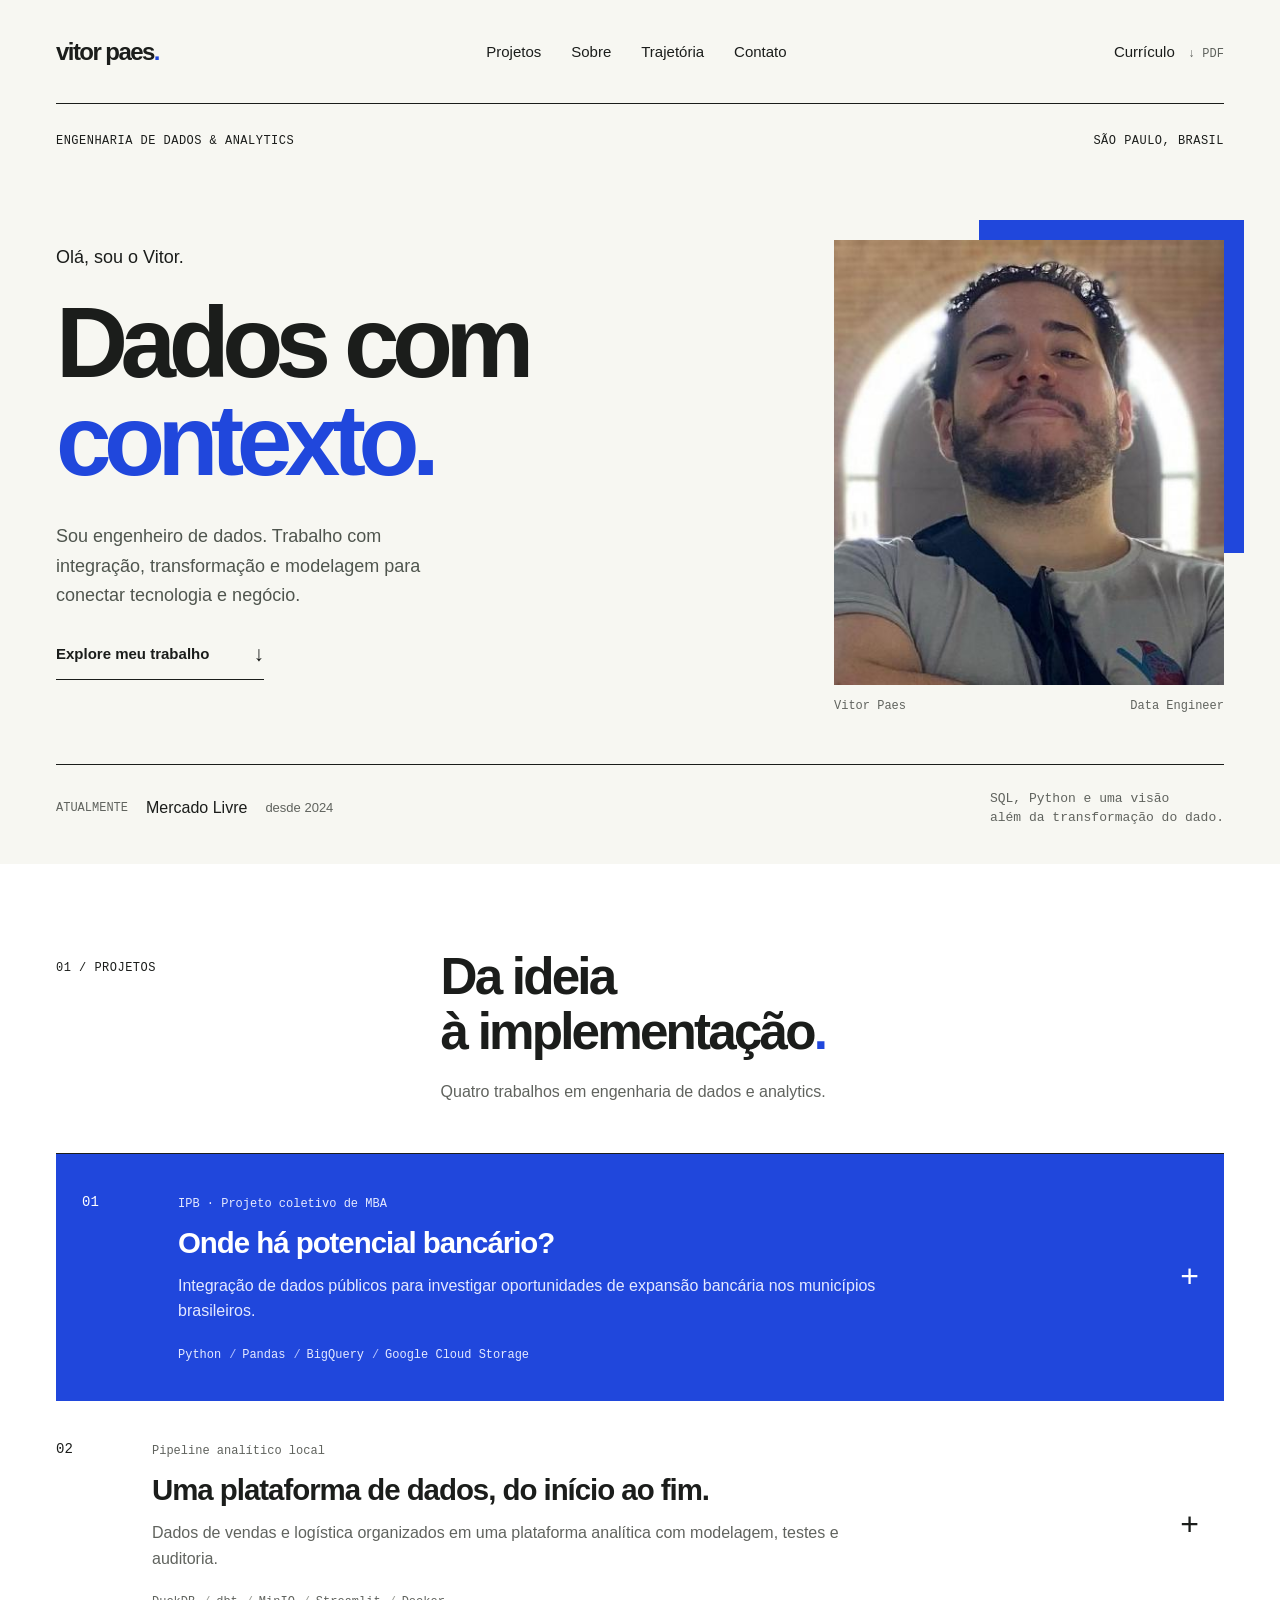
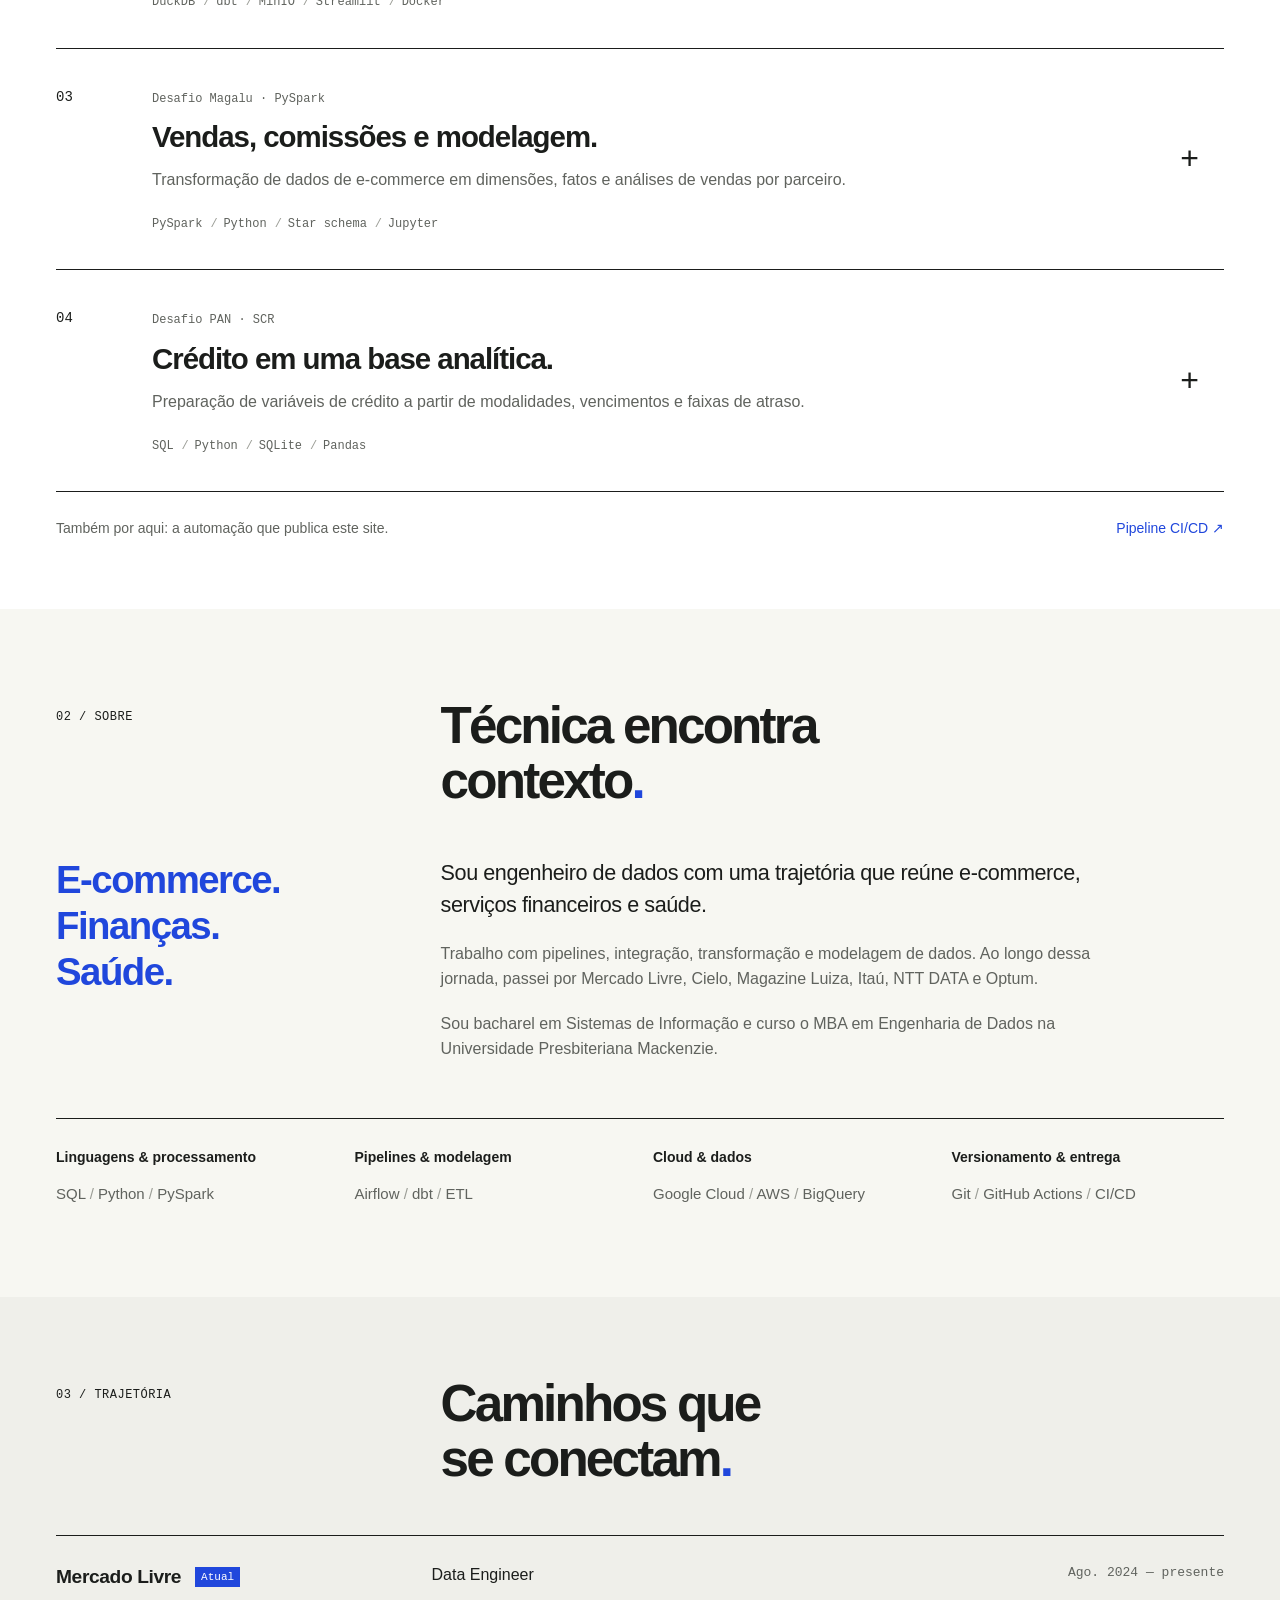
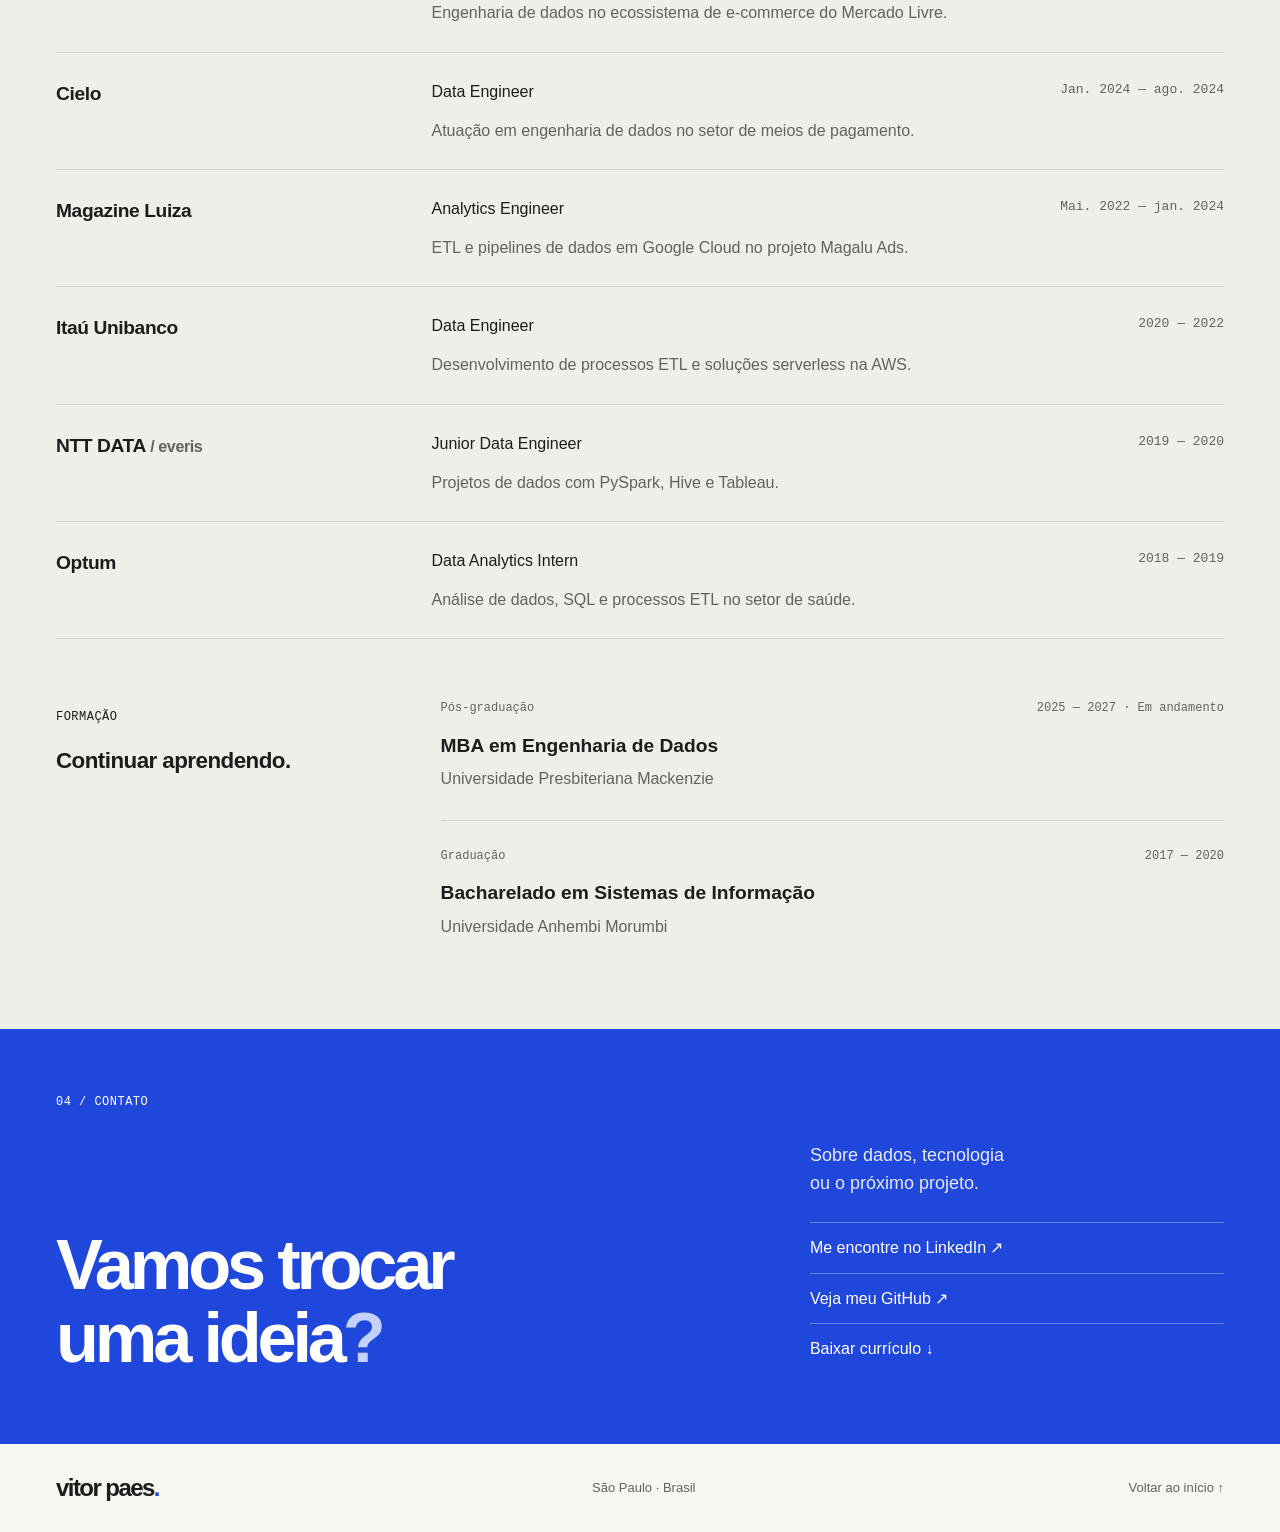
==== commit 341f79f9: "Give portfolio a personal modernist design with photography and project stories" ====
--- a/site/portfolio/index.html
+++ b/site/portfolio/index.html
@@ -3,7 +3,7 @@
   <meta charset="utf-8">
   <meta name="viewport" content="width=device-width, initial-scale=1">
   <meta name="description" content="Vitor Paes, Data Engineer em São Paulo. Experiência profissional, tecnologias e projetos de engenharia de dados e analytics.">
-  <meta name="theme-color" content="#111519">
+  <meta name="theme-color" content="#f7f7f2">
   <meta name="author" content="Vitor Paes">
   <meta property="og:type" content="website">
   <meta property="og:locale" content="pt_BR">
@@ -11,28 +11,24 @@
   <meta property="og:description" content="Engenharia de dados, analytics e projetos. Conheça minha trajetória e meu trabalho.">
   <title>Vitor Paes — Data Engineer</title>
   <link rel="icon" href="./favicon.svg" type="image/svg+xml">
-  <link rel="stylesheet" href="./styles.css?v=workspace-2">
-  <script src="./script.js?v=workspace-2" defer></script>
+  <link rel="stylesheet" href="./styles.css?v=personal-3">
+  <script src="./script.js?v=personal-3" defer></script>
 </head><body>
 <a class="skip-link" href="#conteudo">Pular para o conteúdo</a>
-<div class="workspace">
-<aside class="sidebar">
-<a class="brand" href="#projetos" aria-label="Vitor Paes, projetos"><span class="brand-icon" aria-hidden="true">vp</span><span>Vitor Paes<small>Engenharia de dados</small></span></a>
-<div class="identity"><img src="./vitor-paes.jpg" width="460" height="460" alt="Foto de Vitor Paes" fetchpriority="high"><div><strong>Data Engineer</strong><span>São Paulo, Brasil</span></div></div>
-<p class="nav-caption">PORTFÓLIO</p><nav aria-label="Navegação principal"><a class="nav-link" href="#projetos" data-view="projetos"><span class="nav-number">01</span>Projetos</a><a class="nav-link" href="#sobre" data-view="sobre"><span class="nav-number">02</span>Perfil</a><a class="nav-link" href="#experiencia" data-view="experiencia"><span class="nav-number">03</span>Experiência</a><a class="nav-link" href="#formacao" data-view="formacao"><span class="nav-number">04</span>Formação</a><a class="nav-link" href="#contato" data-view="contato"><span class="nav-number">05</span>Contato</a></nav><div class="sidebar-bottom"><div class="current-role"><span>ATUALMENTE</span><strong>Mercado Livre</strong><small>Desde agosto de 2024</small></div><a class="download" href="./curriculo-vitor-paes.pdf" download>Baixar currículo <span>↓ PDF</span></a><div class="social"><a href="https://github.com/VitorPaes" target="_blank" rel="noopener noreferrer">GitHub ↗</a><a href="https://www.linkedin.com/in/vitor-paes/" target="_blank" rel="noopener noreferrer">LinkedIn ↗</a></div></div>
-</aside><div class="main-shell"><header class="topbar"><div><span class="mono">vitorpaes</span><span class="divider">/</span><span id="view-label">Projetos</span></div><a href="./curriculo-vitor-paes.pdf" download>Currículo <span class="muted">PDF ↓</span></a></header>
-<main id="conteudo" tabindex="-1">
-<section class="view" id="projetos" aria-labelledby="projects-title"><div class="page-heading"><div><p class="eyebrow">ENGENHARIA · MODELAGEM · ANALYTICS</p><h1 id="projects-title">Projetos de dados<span class="accent">.</span></h1><p>Da integração de fontes às decisões de negócio.</p></div><span class="count-label">04 projetos selecionados</span></div>
-<div class="project-workbench"><div class="project-catalog"><div class="catalog-heading"><span>EXPLORAR PROJETOS</span><span>04</span></div><div class="project-tabs" aria-label="Projetos selecionados"><a class="project-tab" id="tab-ipb" href="#projeto-ipb" data-project="ipb"><span class="project-index">01</span><span><strong>Potencial bancário brasileiro</strong><small>IPB · Projeto coletivo de MBA</small></span><span class="tab-arrow" aria-hidden="true">›</span></a><a class="project-tab" id="tab-northwind" href="#projeto-northwind" data-project="northwind"><span class="project-index">02</span><span><strong>Plataforma Northwind</strong><small>Pipeline analítico local</small></span><span class="tab-arrow" aria-hidden="true">›</span></a><a class="project-tab" id="tab-magalu" href="#projeto-magalu" data-project="magalu"><span class="project-index">03</span><span><strong>Modelagem de vendas</strong><small>Desafio Magalu · PySpark</small></span><span class="tab-arrow" aria-hidden="true">›</span></a><a class="project-tab" id="tab-credito" href="#projeto-credito" data-project="credito"><span class="project-index">04</span><span><strong>Dados para análise de crédito</strong><small>Desafio PAN · SCR</small></span><span class="tab-arrow" aria-hidden="true">›</span></a></div><div class="catalog-note"><span>FOCO DA SELEÇÃO</span><p>Integração de fontes, modelagem dimensional e preparação de dados.</p><a href="https://github.com/VitorPaes" target="_blank" rel="noopener noreferrer">Explorar GitHub ↗</a></div></div><div class="project-content"><article class="project-panel" id="projeto-ipb" aria-labelledby="project-title-ipb"><div class="project-toolbar"><span class="mono">projeto_01</span><span>Engenharia de dados · Cloud</span></div><div class="project-inner"><p class="eyebrow">Projeto coletivo · Em desenvolvimento</p><h2 id="project-title-ipb">Potencial bancário brasileiro</h2><p class="project-description">Integração de dados públicos para investigar oportunidades de expansão bancária nos municípios brasileiros.</p><ul class="tags" aria-label="Tecnologias"><li>Python</li><li>Pandas</li><li>BigQuery</li><li>Google Cloud Storage</li></ul><div class="brief"><div><h3>O problema</h3><p>Como combinar capacidade econômica, adoção digital e presença bancária para comparar oportunidades entre municípios?</p></div><div><h3>A entrega</h3><p>Pipeline em camadas raw, trusted e analytics, análise exploratória e três versões do Índice de Potencial Bancário (IPB).</p></div></div><div class="flow-heading"><h3>Fluxo de dados</h3><span class="mono">origem → consumo</span></div><ol class="pipeline"><li><span class="step-number">01</span><strong>Fontes públicas</strong><span>IBGE · BCB · Anatel</span></li><li><span class="step-number">02</span><strong>Ingestão e tratamento</strong><span>Python · raw / trusted</span></li><li><span class="step-number">03</span><strong>Índice e análise</strong><span>BigQuery · analytics</span></li></ol><details class="technical"><summary>Explorar detalhes técnicos <span aria-hidden="true">+</span></summary><dl><div><dt>Integração</dt><dd>Padronização por código IBGE e consolidação dos indicadores municipais.</dd></div><div><dt>Qualidade</dt><dd>Testes de dados e análise de valores ausentes, outliers e correlações.</dd></div><div><dt>Comparação</dt><dd>Três formulações do índice para estudar a sensibilidade dos rankings.</dd></div></dl></details><p class="project-context">Integro a equipe com Hermes Augusto, Lúcio Franchi Cruz e Nathalia Miranda. O projeto segue em desenvolvimento, com refinamento e validação de negócio previstos no roadmap.</p><div class="source-links"><a class="primary-link" href="https://github.com/LucioFrCruz/heluvina_projeto_final_202602" target="_blank" rel="noopener noreferrer">Abrir repositório ↗</a><a href="https://github.com/LucioFrCruz/heluvina_projeto_final_202602/blob/main/docs/Arquitetura_Tecnica.md" target="_blank" rel="noopener noreferrer">Arquitetura ↗</a><a href="https://github.com/LucioFrCruz/heluvina_projeto_final_202602/blob/main/docs/Relatorio_EDA.md" target="_blank" rel="noopener noreferrer">Análise exploratória ↗</a><a href="https://github.com/LucioFrCruz/heluvina_projeto_final_202602/blob/main/src/analytics/ipb.py" target="_blank" rel="noopener noreferrer">Cálculo do índice ↗</a></div></div></article><article class="project-panel" id="projeto-northwind" aria-labelledby="project-title-northwind"><div class="project-toolbar"><span class="mono">projeto_02</span><span>Engenharia de dados · Analytics</span></div><div class="project-inner"><p class="eyebrow">Projeto de estudo · Execução local</p><h2 id="project-title-northwind">Plataforma Northwind</h2><p class="project-description">Dados de vendas e logística organizados em uma plataforma analítica com modelagem, testes e auditoria.</p><ul class="tags" aria-label="Tecnologias"><li>DuckDB</li><li>dbt</li><li>MinIO</li><li>Streamlit</li><li>Docker</li></ul><div class="brief"><div><h3>O problema</h3><p>Como transformar arquivos de pedidos e itens em uma base consistente para analisar vendas e logística?</p></div><div><h3>A entrega</h3><p>Modelos dimensionais no DuckDB, verificações com dbt, reconciliação de registros e dashboard em Streamlit.</p></div></div><div class="flow-heading"><h3>Fluxo de dados</h3><span class="mono">origem → consumo</span></div><ol class="pipeline"><li><span class="step-number">01</span><strong>Ingestão</strong><span>CSV · MinIO</span></li><li><span class="step-number">02</span><strong>Modelagem e testes</strong><span>dbt · DuckDB</span></li><li><span class="step-number">03</span><strong>Consumo</strong><span>Streamlit</span></li></ol><details class="technical"><summary>Explorar detalhes técnicos <span aria-hidden="true">+</span></summary><dl><div><dt>Modelagem</dt><dd>Camadas staging, intermediate e marts, com dimensões e fato de itens de pedidos.</dd></div><div><dt>Integridade</dt><dd>Testes de unicidade, preenchimento e relacionamento entre fato e dimensões.</dd></div><div><dt>Operação</dt><dd>Script de execução por etapas, logs e auditoria de contagem de registros.</dd></div></dl></details><p class="project-context">A arquitetura concentra armazenamento e processamento no ambiente local. O repositório reúne código, documentação de requisitos e planos de teste.</p><div class="source-links"><a class="primary-link" href="https://github.com/VitorPaes/sre-herluvina" target="_blank" rel="noopener noreferrer">Abrir repositório ↗</a><a href="https://github.com/VitorPaes/sre-herluvina/blob/master/documents/03_architecture.md" target="_blank" rel="noopener noreferrer">Arquitetura ↗</a><a href="https://github.com/VitorPaes/sre-herluvina/blob/master/transform/models/marts/schema.yml" target="_blank" rel="noopener noreferrer">Modelos e testes ↗</a><a href="https://github.com/VitorPaes/sre-herluvina/blob/master/bin/run-pipeline.sh" target="_blank" rel="noopener noreferrer">Execução do pipeline ↗</a></div></div></article><article class="project-panel" id="projeto-magalu" aria-labelledby="project-title-magalu"><div class="project-toolbar"><span class="mono">projeto_03</span><span>Analytics Engineering · Modelagem</span></div><div class="project-inner"><p class="eyebrow">Desafio técnico</p><h2 id="project-title-magalu">Modelagem de vendas</h2><p class="project-description">Transformação de dados de e-commerce em dimensões, fatos e análises de vendas por parceiro.</p><ul class="tags" aria-label="Tecnologias"><li>PySpark</li><li>Python</li><li>Star schema</li><li>Jupyter</li></ul><div class="brief"><div><h3>O problema</h3><p>Como organizar pedidos, produtos e parceiros para calcular comissões e comparar o desempenho mensal?</p></div><div><h3>A entrega</h3><p>Notebook PySpark com modelo dimensional, agregações mensais, regras de comissão e rankings por parceiro.</p></div></div><div class="flow-heading"><h3>Fluxo de dados</h3><span class="mono">origem → consumo</span></div><ol class="pipeline"><li><span class="step-number">01</span><strong>Origem</strong><span>Tabelas CSV</span></li><li><span class="step-number">02</span><strong>Transformação</strong><span>Joins · dimensões · fato</span></li><li><span class="step-number">03</span><strong>Análise</strong><span>Comissões · rankings</span></li></ol><details class="technical"><summary>Explorar detalhes técnicos <span aria-hidden="true">+</span></summary><dl><div><dt>Modelagem</dt><dd>Construção de dimensões de localização, produto, parceiro e cliente, além da fato de pedidos.</dd></div><div><dt>Regras de negócio</dt><dd>Agregações de vendas e aplicação das regras de bônus e comissão do desafio.</dd></div><div><dt>Análise temporal</dt><dd>Window functions para identificar os três maiores parceiros em cada mês.</dd></div></dl></details><p class="project-context">Solução desenvolvida em notebook para um desafio de Analytics Engineering. O código documenta as transformações e as regras aplicadas aos dados do exercício.</p><div class="source-links"><a class="primary-link" href="https://github.com/VitorPaes/desafio_magalu" target="_blank" rel="noopener noreferrer">Abrir repositório ↗</a><a href="https://github.com/VitorPaes/desafio_magalu/blob/main/Dessafio_Magalu.ipynb" target="_blank" rel="noopener noreferrer">Notebook PySpark ↗</a></div></div></article><article class="project-panel" id="projeto-credito" aria-labelledby="project-title-credito"><div class="project-toolbar"><span class="mono">projeto_04</span><span>SQL · Preparação de dados</span></div><div class="project-inner"><p class="eyebrow">Desafio técnico</p><h2 id="project-title-credito">Dados para análise de crédito</h2><p class="project-description">Preparação de variáveis de crédito a partir de modalidades, vencimentos e faixas de atraso.</p><ul class="tags" aria-label="Tecnologias"><li>SQL</li><li>Python</li><li>SQLite</li><li>Pandas</li></ul><div class="brief"><div><h3>O problema</h3><p>Como reorganizar dados no formato SCR para facilitar análises e a construção de variáveis de crédito?</p></div><div><h3>A entrega</h3><p>Base analítica book_scr, com agregações por modalidade, faixas acumuladas e exportação em CSV.</p></div></div><div class="flow-heading"><h3>Fluxo de dados</h3><span class="mono">origem → consumo</span></div><ol class="pipeline"><li><span class="step-number">01</span><strong>Base de entrada</strong><span>SCR · modalidades</span></li><li><span class="step-number">02</span><strong>Preparação</strong><span>SQL · faixas de crédito</span></li><li><span class="step-number">03</span><strong>Saída</strong><span>Book analítico · CSV</span></li></ol><details class="technical"><summary>Explorar detalhes técnicos <span aria-hidden="true">+</span></summary><dl><div><dt>Transformação</dt><dd>Junção de modalidades e geração de expressões SQL para agregações de crédito.</dd></div><div><dt>Variáveis</dt><dd>Saldos a vencer e vencidos organizados em faixas e janelas acumuladas.</dd></div><div><dt>Exploração</dt><dd>Consultas e gráficos para analisar a distribuição das modalidades de crédito.</dd></div></dl></details><p class="project-context">O foco do desafio é a preparação de dados e variáveis para análise de crédito, com consultas exploratórias e exportação da base resultante.</p><div class="source-links"><a class="primary-link" href="https://github.com/VitorPaes/desafio_pan" target="_blank" rel="noopener noreferrer">Abrir repositório ↗</a><a href="https://github.com/VitorPaes/desafio_pan/blob/main/main.ipynb" target="_blank" rel="noopener noreferrer">Notebook principal ↗</a><a href="https://github.com/VitorPaes/desafio_pan/tree/main/sql/assets" target="_blank" rel="noopener noreferrer">Transformações SQL ↗</a></div></div></article></div></div><div class="supporting-project"><div><span class="mono">TAMBÉM NO GITHUB</span><p>CI/CD deste portfólio <span class="muted">— validação e publicação com GitHub Actions.</span></p></div><a href="https://github.com/VitorPaes/pipeline-cicd" target="_blank" rel="noopener noreferrer">Ver implementação ↗</a></div></section><section class="view reading-view" id="sobre" aria-labelledby="about-title"><div class="page-heading"><div><p class="eyebrow">PERFIL PROFISSIONAL</p><h1 id="about-title">Vitor Paes<span class="accent">.</span></h1><p>Data Engineer · São Paulo, Brasil</p></div></div><div class="reading-panel"><h2>Dados, tecnologia e contexto de negócio.</h2><div class="about-copy">
+<header class="header shell"><a class="brand" href="#inicio" aria-label="Vitor Paes, início">vitor paes<span>.</span></a><nav aria-label="Navegação principal"><a href="#projetos">Projetos</a><a href="#sobre">Sobre</a><a href="#experiencia">Trajetória</a><a href="#contato">Contato</a></nav><a class="cv-link" href="./curriculo-vitor-paes.pdf" download>Currículo <span>↓ PDF</span></a></header>
+<main id="conteudo"><section class="cover shell" id="inicio" aria-labelledby="nome"><div class="cover-meta"><span>ENGENHARIA DE DADOS & ANALYTICS</span><span>SÃO PAULO, BRASIL</span></div><div class="cover-grid"><div class="cover-title"><p class="hello">Olá, sou o Vitor.</p><h1 id="nome">Dados com<br><span>contexto.</span></h1><p class="intro">Sou engenheiro de dados. Trabalho com integração, transformação e modelagem para conectar tecnologia e negócio.</p><a class="cover-action" href="#projetos">Explore meu trabalho <span aria-hidden="true">↓</span></a></div><figure class="portrait"><img src="./vitor-paes.jpg" width="460" height="460" alt="Vitor Paes" fetchpriority="high"><figcaption><span>Vitor Paes</span><span>Data Engineer</span></figcaption></figure></div><div class="cover-bottom"><p><span>ATUALMENTE</span>Mercado Livre <small>desde 2024</small></p><p class="cover-note">SQL, Python e uma visão<br>além da transformação do dado.</p></div></section>
+<section class="projects-section" id="projetos" aria-labelledby="projects-title"><div class="shell"><div class="section-heading"><p class="section-index">01 / PROJETOS</p><div><h2 id="projects-title">Da ideia<br>à implementação<span>.</span></h2><p>Quatro trabalhos em engenharia de dados e analytics.</p></div></div><div class="projects"><details class="project featured" id="projeto-ipb"><summary><span class="project-number">01</span><div class="project-heading"><span class="project-category">IPB · Projeto coletivo de MBA</span><h3>Onde há potencial bancário?</h3><p>Integração de dados públicos para investigar oportunidades de expansão bancária nos municípios brasileiros.</p><ul class="tags" aria-label="Tecnologias"><li>Python</li><li>Pandas</li><li>BigQuery</li><li>Google Cloud Storage</li></ul></div><span class="project-toggle" aria-hidden="true">+</span></summary><div class="project-body"><div class="project-brief"><div><h4>O problema</h4><p>Como combinar capacidade econômica, adoção digital e presença bancária para comparar oportunidades entre municípios?</p></div><div><h4>A entrega</h4><p>Pipeline em camadas raw, trusted e analytics, análise exploratória e três versões do Índice de Potencial Bancário (IPB).</p></div></div><div class="project-flow"><h4>Fluxo de dados</h4><ol><li><span>01</span><div><strong>Fontes públicas</strong><p>IBGE · BCB · Anatel</p></div></li><li><span>02</span><div><strong>Ingestão e tratamento</strong><p>Python · raw / trusted</p></div></li><li><span>03</span><div><strong>Índice e análise</strong><p>BigQuery · analytics</p></div></li></ol></div><dl class="project-decisions"><div><dt>Integração</dt><dd>Padronização por código IBGE e consolidação dos indicadores municipais.</dd></div><div><dt>Qualidade</dt><dd>Testes de dados e análise de valores ausentes, outliers e correlações.</dd></div><div><dt>Comparação</dt><dd>Três formulações do índice para estudar a sensibilidade dos rankings.</dd></div></dl><p class="project-context">Integro a equipe com Hermes Augusto, Lúcio Franchi Cruz e Nathalia Miranda. O projeto segue em desenvolvimento, com refinamento e validação de negócio previstos no roadmap.</p><div class="source-links"><a class="project-repo" href="https://github.com/LucioFrCruz/heluvina_projeto_final_202602" target="_blank" rel="noopener noreferrer">Ver repositório ↗</a><a href="https://github.com/LucioFrCruz/heluvina_projeto_final_202602/blob/main/docs/Arquitetura_Tecnica.md" target="_blank" rel="noopener noreferrer">Arquitetura ↗</a><a href="https://github.com/LucioFrCruz/heluvina_projeto_final_202602/blob/main/docs/Relatorio_EDA.md" target="_blank" rel="noopener noreferrer">Análise exploratória ↗</a><a href="https://github.com/LucioFrCruz/heluvina_projeto_final_202602/blob/main/src/analytics/ipb.py" target="_blank" rel="noopener noreferrer">Cálculo do índice ↗</a></div></div></details><details class="project " id="projeto-northwind"><summary><span class="project-number">02</span><div class="project-heading"><span class="project-category">Pipeline analítico local</span><h3>Uma plataforma de dados, do início ao fim.</h3><p>Dados de vendas e logística organizados em uma plataforma analítica com modelagem, testes e auditoria.</p><ul class="tags" aria-label="Tecnologias"><li>DuckDB</li><li>dbt</li><li>MinIO</li><li>Streamlit</li><li>Docker</li></ul></div><span class="project-toggle" aria-hidden="true">+</span></summary><div class="project-body"><div class="project-brief"><div><h4>O problema</h4><p>Como transformar arquivos de pedidos e itens em uma base consistente para analisar vendas e logística?</p></div><div><h4>A entrega</h4><p>Modelos dimensionais no DuckDB, verificações com dbt, reconciliação de registros e dashboard em Streamlit.</p></div></div><div class="project-flow"><h4>Fluxo de dados</h4><ol><li><span>01</span><div><strong>Ingestão</strong><p>CSV · MinIO</p></div></li><li><span>02</span><div><strong>Modelagem e testes</strong><p>dbt · DuckDB</p></div></li><li><span>03</span><div><strong>Consumo</strong><p>Streamlit</p></div></li></ol></div><dl class="project-decisions"><div><dt>Modelagem</dt><dd>Camadas staging, intermediate e marts, com dimensões e fato de itens de pedidos.</dd></div><div><dt>Integridade</dt><dd>Testes de unicidade, preenchimento e relacionamento entre fato e dimensões.</dd></div><div><dt>Operação</dt><dd>Script de execução por etapas, logs e auditoria de contagem de registros.</dd></div></dl><p class="project-context">A arquitetura concentra armazenamento e processamento no ambiente local. O repositório reúne código, documentação de requisitos e planos de teste.</p><div class="source-links"><a class="project-repo" href="https://github.com/VitorPaes/sre-herluvina" target="_blank" rel="noopener noreferrer">Ver repositório ↗</a><a href="https://github.com/VitorPaes/sre-herluvina/blob/master/documents/03_architecture.md" target="_blank" rel="noopener noreferrer">Arquitetura ↗</a><a href="https://github.com/VitorPaes/sre-herluvina/blob/master/transform/models/marts/schema.yml" target="_blank" rel="noopener noreferrer">Modelos e testes ↗</a><a href="https://github.com/VitorPaes/sre-herluvina/blob/master/bin/run-pipeline.sh" target="_blank" rel="noopener noreferrer">Execução do pipeline ↗</a></div></div></details><details class="project " id="projeto-magalu"><summary><span class="project-number">03</span><div class="project-heading"><span class="project-category">Desafio Magalu · PySpark</span><h3>Vendas, comissões e modelagem.</h3><p>Transformação de dados de e-commerce em dimensões, fatos e análises de vendas por parceiro.</p><ul class="tags" aria-label="Tecnologias"><li>PySpark</li><li>Python</li><li>Star schema</li><li>Jupyter</li></ul></div><span class="project-toggle" aria-hidden="true">+</span></summary><div class="project-body"><div class="project-brief"><div><h4>O problema</h4><p>Como organizar pedidos, produtos e parceiros para calcular comissões e comparar o desempenho mensal?</p></div><div><h4>A entrega</h4><p>Notebook PySpark com modelo dimensional, agregações mensais, regras de comissão e rankings por parceiro.</p></div></div><div class="project-flow"><h4>Fluxo de dados</h4><ol><li><span>01</span><div><strong>Origem</strong><p>Tabelas CSV</p></div></li><li><span>02</span><div><strong>Transformação</strong><p>Joins · dimensões · fato</p></div></li><li><span>03</span><div><strong>Análise</strong><p>Comissões · rankings</p></div></li></ol></div><dl class="project-decisions"><div><dt>Modelagem</dt><dd>Construção de dimensões de localização, produto, parceiro e cliente, além da fato de pedidos.</dd></div><div><dt>Regras de negócio</dt><dd>Agregações de vendas e aplicação das regras de bônus e comissão do desafio.</dd></div><div><dt>Análise temporal</dt><dd>Window functions para identificar os três maiores parceiros em cada mês.</dd></div></dl><p class="project-context">Solução desenvolvida em notebook para um desafio de Analytics Engineering. O código documenta as transformações e as regras aplicadas aos dados do exercício.</p><div class="source-links"><a class="project-repo" href="https://github.com/VitorPaes/desafio_magalu" target="_blank" rel="noopener noreferrer">Ver repositório ↗</a><a href="https://github.com/VitorPaes/desafio_magalu/blob/main/Dessafio_Magalu.ipynb" target="_blank" rel="noopener noreferrer">Notebook PySpark ↗</a></div></div></details><details class="project " id="projeto-credito"><summary><span class="project-number">04</span><div class="project-heading"><span class="project-category">Desafio PAN · SCR</span><h3>Crédito em uma base analítica.</h3><p>Preparação de variáveis de crédito a partir de modalidades, vencimentos e faixas de atraso.</p><ul class="tags" aria-label="Tecnologias"><li>SQL</li><li>Python</li><li>SQLite</li><li>Pandas</li></ul></div><span class="project-toggle" aria-hidden="true">+</span></summary><div class="project-body"><div class="project-brief"><div><h4>O problema</h4><p>Como reorganizar dados no formato SCR para facilitar análises e a construção de variáveis de crédito?</p></div><div><h4>A entrega</h4><p>Base analítica book_scr, com agregações por modalidade, faixas acumuladas e exportação em CSV.</p></div></div><div class="project-flow"><h4>Fluxo de dados</h4><ol><li><span>01</span><div><strong>Base de entrada</strong><p>SCR · modalidades</p></div></li><li><span>02</span><div><strong>Preparação</strong><p>SQL · faixas de crédito</p></div></li><li><span>03</span><div><strong>Saída</strong><p>Book analítico · CSV</p></div></li></ol></div><dl class="project-decisions"><div><dt>Transformação</dt><dd>Junção de modalidades e geração de expressões SQL para agregações de crédito.</dd></div><div><dt>Variáveis</dt><dd>Saldos a vencer e vencidos organizados em faixas e janelas acumuladas.</dd></div><div><dt>Exploração</dt><dd>Consultas e gráficos para analisar a distribuição das modalidades de crédito.</dd></div></dl><p class="project-context">O foco do desafio é a preparação de dados e variáveis para análise de crédito, com consultas exploratórias e exportação da base resultante.</p><div class="source-links"><a class="project-repo" href="https://github.com/VitorPaes/desafio_pan" target="_blank" rel="noopener noreferrer">Ver repositório ↗</a><a href="https://github.com/VitorPaes/desafio_pan/blob/main/main.ipynb" target="_blank" rel="noopener noreferrer">Notebook principal ↗</a><a href="https://github.com/VitorPaes/desafio_pan/tree/main/sql/assets" target="_blank" rel="noopener noreferrer">Transformações SQL ↗</a></div></div></details></div><div class="more-work"><p>Também por aqui: a automação que publica este site.</p><a href="https://github.com/VitorPaes/pipeline-cicd" target="_blank" rel="noopener noreferrer">Pipeline CI/CD ↗</a></div></div></section>
+<section class="about-section shell" id="sobre" aria-labelledby="about-title"><div class="section-heading"><p class="section-index">02 / SOBRE</p><div><h2 id="about-title">Técnica encontra<br>contexto<span>.</span></h2></div></div><div class="about-grid"><p class="about-statement">E-commerce.<br>Finanças.<br>Saúde.</p><div><div class="about-copy">
         <p class="lead">Sou engenheiro de dados com uma trajetória que reúne e-commerce, serviços financeiros e saúde.</p>
         <p>Trabalho com pipelines, integração, transformação e modelagem de dados. Ao longo dessa jornada, passei por Mercado Livre, Cielo, Magazine Luiza, Itaú, NTT DATA e Optum.</p>
         <p>Sou bacharel em Sistemas de Informação e curso o MBA em Engenharia de Dados na Universidade Presbiteriana Mackenzie.</p>
-      </div><div class="skills" aria-label="Tecnologias e áreas de atuação">
+      </div></div></div><div class="skills" aria-label="Tecnologias e áreas de atuação">
         <div class="skill-group"><h3>Linguagens &amp; processamento</h3><p>SQL <span>/</span> Python <span>/</span> PySpark</p></div>
         <div class="skill-group"><h3>Pipelines &amp; modelagem</h3><p>Airflow <span>/</span> dbt <span>/</span> ETL</p></div>
         <div class="skill-group"><h3>Cloud &amp; dados</h3><p>Google Cloud <span>/</span> AWS <span>/</span> BigQuery</p></div>
         <div class="skill-group"><h3>Versionamento &amp; entrega</h3><p>Git <span>/</span> GitHub Actions <span>/</span> CI/CD</p></div>
-      </div></div></section><section class="view reading-view" id="experiencia" aria-labelledby="career-title"><div class="page-heading"><div><p class="eyebrow">TRAJETÓRIA</p><h1 id="career-title">Experiência<span class="accent">.</span></h1><p>Engenharia e analytics em e-commerce, serviços financeiros e saúde.</p></div></div><div class="reading-panel"><ol class="timeline">
+      </div></section>
+<section class="career-section" id="experiencia" aria-labelledby="career-title"><div class="shell"><div class="section-heading"><p class="section-index">03 / TRAJETÓRIA</p><div><h2 id="career-title">Caminhos que<br>se conectam<span>.</span></h2></div></div><ol class="timeline">
           <li class="experience-item current">
             <div class="experience-top"><h3>Mercado Livre</h3><span class="current-label">Atual</span></div>
             <p class="job-role">Data Engineer</p>
@@ -64,8 +60,8 @@
             <p class="job-description">Análise de dados, SQL e processos ETL no setor de saúde.</p>
             <p class="job-date"><time datetime="2018">2018</time> — <time datetime="2019">2019</time></p>
           </li>
-        </ol></div></section><section class="view reading-view" id="formacao" aria-labelledby="education-title"><div class="page-heading"><div><p class="eyebrow">FORMAÇÃO ACADÊMICA</p><h1 id="education-title">Aprendizado contínuo<span class="accent">.</span></h1></div></div><div class="reading-panel"><div class="education-list">
+        </ol><div class="education-section" id="formacao"><div class="education-heading"><p class="section-index">FORMAÇÃO</p><h3>Continuar aprendendo.</h3></div><div class="education-list">
           <article class="education"><div class="education-meta"><span>Pós-graduação</span><span>2025 — 2027 · Em andamento</span></div><h3>MBA em Engenharia de Dados</h3><p>Universidade Presbiteriana Mackenzie</p></article>
           <article class="education"><div class="education-meta"><span>Graduação</span><span>2017 — 2020</span></div><h3>Bacharelado em Sistemas de Informação</h3><p>Universidade Anhembi Morumbi</p></article>
-        </div></div></section><section class="view reading-view" id="contato" aria-labelledby="contact-title"><div class="page-heading"><div><p class="eyebrow">CONTATO</p><h1 id="contact-title">Vamos conversar<span class="accent">?</span></h1><p>Dados, tecnologia e oportunidades profissionais.</p></div></div><div class="contact-grid"><a href="https://www.linkedin.com/in/vitor-paes/" target="_blank" rel="noopener noreferrer"><span>01 / CONVERSA</span><h2>LinkedIn ↗</h2><p>Meu perfil e contato profissional.</p></a><a href="https://github.com/VitorPaes" target="_blank" rel="noopener noreferrer"><span>02 / CÓDIGO</span><h2>GitHub ↗</h2><p>Repositórios e projetos públicos.</p></a><a href="./curriculo-vitor-paes.pdf" download><span>03 / TRAJETÓRIA</span><h2>Currículo ↓</h2><p>Baixe a versão em PDF.</p></a></div></section>
-</main><footer class="statusbar"><span>Vitor Paes · Data Engineer</span><span>SQL / Python / Cloud</span></footer></div></div></body></html>+        </div></div></div></section>
+<section class="contact-section" id="contato" aria-labelledby="contact-title"><div class="shell"><p class="section-index">04 / CONTATO</p><div class="contact-grid"><h2 id="contact-title">Vamos trocar<br>uma ideia<span>?</span></h2><div><p>Sobre dados, tecnologia<br>ou o próximo projeto.</p><a href="https://www.linkedin.com/in/vitor-paes/" target="_blank" rel="noopener noreferrer">Me encontre no LinkedIn ↗</a><a href="https://github.com/VitorPaes" target="_blank" rel="noopener noreferrer">Veja meu GitHub ↗</a><a href="./curriculo-vitor-paes.pdf" download>Baixar currículo ↓</a></div></div></div></section></main><footer class="footer shell"><a class="brand" href="#inicio">vitor paes<span>.</span></a><p>São Paulo · Brasil</p><a href="#inicio">Voltar ao início ↑</a></footer></body></html>
--- a/site/portfolio/styles.css
+++ b/site/portfolio/styles.css
@@ -1,7 +1,7 @@
-:root{--bg:#f3f5f7;--panel:#fff;--ink:#202a34;--muted:#5c6977;--line:#dce2e8;--accent:#087c72;--soft:#e9f5f2;--sidebar:#11191f;--mono:ui-monospace,SFMono-Regular,Consolas,monospace;color-scheme:light;font-family:Inter,-apple-system,BlinkMacSystemFont,"Segoe UI",sans-serif;font-size:16px;line-height:1.6;color:var(--ink);background:var(--bg)}*{box-sizing:border-box}body{margin:0}a{color:inherit;text-decoration:none}button{font:inherit}h1,h2,h3,p,ul,ol{margin:0}a:focus-visible,summary:focus-visible,button:focus-visible{outline:3px solid #169d90;outline-offset:4px}a:hover{text-decoration:underline;text-underline-offset:4px}img{max-width:100%}.mono,.eyebrow,.nav-caption,.catalog-heading,.count-label,.flow-heading>span,.step-number,.catalog-note>span,.contact-grid>a>span,.tags,.project-index,.nav-number,.current-role>span{font-family:var(--mono)}.muted{color:var(--muted)}.accent{color:var(--accent)}.skip-link{position:fixed;left:12px;top:-90px;z-index:10;background:white;padding:12px 20px}.skip-link:focus{top:12px}.workspace{display:grid;grid-template-columns:246px minmax(0,1fr);min-height:100vh}.sidebar{background:var(--sidebar);color:#e3e9ec;padding:28px 20px 22px;display:flex;flex-direction:column;position:sticky;top:0;height:100vh;overflow-y:auto}.brand{display:flex;align-items:center;gap:12px;font-size:1.125rem;font-weight:650;line-height:1.3}.brand:hover{text-decoration:none}.brand-icon{display:grid;place-items:center;width:39px;height:39px;background:#213c3b;color:#8de0d0;font:600 1.1rem var(--mono);border:1px solid #37514f;border-radius:7px}.brand small{display:block;font-size:.75rem;font-weight:400;color:#a2b2bf;margin-top:3px}.identity{display:flex;align-items:center;gap:12px;margin:32px 0;border-top:1px solid #2a353d;border-bottom:1px solid #2a353d;padding:24px 0}.identity img{width:62px;height:72px;object-fit:cover;border-radius:5px}.identity strong{display:block;font-size:.875rem}.identity span{font-size:.75rem;color:#aab9c4;display:block;margin-top:4px}.nav-caption{font-size:.75rem;color:#92a6b4;letter-spacing:.09em;margin:0 12px 12px}.sidebar nav{display:flex;flex-direction:column;gap:5px}.nav-link{display:flex;align-items:center;gap:14px;padding:11px 12px;border-radius:5px;font-size:.9375rem;color:#b7c5cf}.nav-link:hover{background:#202d36;text-decoration:none;color:white}.nav-link[aria-current=page]{background:#233b3b;color:#a8ecdd;box-shadow:inset 3px 0 #61d5bb}.nav-number{font-size:.75rem;opacity:.8}.sidebar-bottom{margin-top:auto;padding-top:40px}.current-role{display:flex;flex-direction:column;padding:0 12px 20px}.current-role>span{font-size:.75rem;letter-spacing:.06em;color:#92a6b4;margin-bottom:6px}.current-role strong{font-size:.9375rem;font-weight:550}.current-role small{color:#a2b2bf;font-size:.75rem;margin-top:3px}.download{border:1px solid #43515a;border-radius:5px;display:flex;justify-content:space-between;padding:11px;font-size:.875rem}.download span{color:#afc2cb;font: .75rem var(--mono);align-self:center}.social{display:flex;gap:22px;font-size:.8125rem;margin:20px 12px 0;color:#b6c6d0}.main-shell{min-width:0;display:flex;flex-direction:column}.topbar{height:64px;flex-shrink:0;border-bottom:1px solid var(--line);padding:0 36px;display:flex;justify-content:space-between;align-items:center;font-size:.875rem;background:#fff}.topbar .mono{color:var(--muted);font-size:.8125rem}.divider{margin:0 16px;color:#9eabb8}main{padding:36px;flex:1;min-width:0;outline:none}.view{max-width:1450px;margin:0 auto 64px}.enhanced .view{margin-bottom:0}[hidden]{display:none!important}.page-heading{display:flex;justify-content:space-between;gap:20px;align-items:flex-end;margin-bottom:28px}.eyebrow{font-size:.75rem;color:var(--muted);letter-spacing:.055em;margin-bottom:8px}h1{font-size:clamp(1.8rem,2.65vw,2.65rem);line-height:1.16;letter-spacing:-.045em;font-weight:650}.page-heading p:not(.eyebrow){color:var(--muted);margin-top:12px}.count-label{font-size:.75rem;color:var(--muted);white-space:nowrap;padding-bottom:4px}.project-workbench{display:grid;grid-template-columns:275px minmax(0,1fr);border:1px solid #d3dce3;border-radius:8px;overflow:hidden;background:var(--panel);box-shadow:0 8px 28px #172b3b05}.project-catalog{background:#f8fafb;border-right:1px solid var(--line)}.catalog-heading{display:flex;justify-content:space-between;font-size:.75rem;color:var(--muted);padding:18px;border-bottom:1px solid var(--line)}.project-tab{display:flex;align-items:flex-start;gap:10px;padding:21px 15px;border-bottom:1px solid var(--line);position:relative;min-height:104px}.project-tab strong{display:block;font-size:.9375rem;line-height:1.5;font-weight:600}.project-tab small{display:block;font-size:.75rem;color:var(--muted);margin-top:7px;line-height:1.5}.project-index{font-size:.75rem;color:#7a8792;margin-top:3px}.tab-arrow{margin-left:auto;font-size:1.2rem}.project-tab[aria-selected=true]{background:var(--soft);box-shadow:inset 3px 0 var(--accent)}.project-tab[aria-selected=true] strong,.project-tab[aria-selected=true] .project-index{color:#09675e}.project-tab:hover{background:#edf3f5;text-decoration:none}.catalog-note{padding:25px 20px;font-size:.875rem;color:var(--muted)}.catalog-note>span{font-size:.75rem}.catalog-note p{margin:12px 0 20px;line-height:1.7}.catalog-note a{color:var(--accent);font-weight:550}.project-content{min-width:0}.project-toolbar{padding:16px 28px;border-bottom:1px solid var(--line);display:flex;justify-content:space-between;gap:14px;font-size:.75rem;color:var(--muted);background:#fcfdfd}.project-toolbar .mono{color:var(--accent)}.project-inner{padding:30px}.project-inner h2{font-size:1.65rem;line-height:1.25;letter-spacing:-.035em;max-width:650px}.project-description{margin:14px 0 20px;color:var(--muted);max-width:760px}.tags{display:flex;flex-wrap:wrap;gap:7px;padding:0;list-style:none;font-size:.75rem}.tags li{background:#f3f6f8;border:1px solid #e0e7ec;padding:3px 9px;border-radius:4px;color:#405566}.brief{display:grid;grid-template-columns:1fr 1fr;gap:28px;margin:30px 0;padding-bottom:28px;border-bottom:1px solid var(--line)}h3{font-size:.875rem;font-weight:650}.brief p{font-size:1rem;color:var(--muted);margin-top:8px}.flow-heading{display:flex;align-items:center;justify-content:space-between;gap:12px;margin-bottom:14px}.flow-heading>span{color:#75828e;font-size:.75rem}.pipeline{list-style:none;padding:0;display:grid;grid-template-columns:repeat(3,minmax(0,1fr));gap:21px;margin-bottom:27px}.pipeline li{position:relative;padding:14px;border:1px solid #cddedc;background:#f7fbfa;border-radius:5px;display:flex;flex-direction:column;gap:5px}.pipeline li+li:before{content:'→';position:absolute;left:-19px;top:40%;color:#7c8f91}.step-number{font-size:.75rem;color:var(--accent)}.pipeline strong{font-size:.875rem;font-weight:600;line-height:1.4}.pipeline li>span:last-child{font-size:.75rem;color:var(--muted);line-height:1.5}.technical{border-top:1px solid var(--line);border-bottom:1px solid var(--line)}.technical summary{font-size:.875rem;padding:15px 0;cursor:pointer;font-weight:550;list-style:none}.technical summary::-webkit-details-marker{display:none}.technical summary>span{float:right;font-size:1.1rem;color:var(--accent)}.technical[open] summary>span{transform:rotate(45deg)}.technical dl{margin:0 0 20px}.technical dl>div{display:grid;grid-template-columns:112px 1fr;gap:15px;margin:14px 0}.technical dt{font-size:.875rem;font-weight:600;color:var(--accent)}.technical dd{margin:0;color:var(--muted);font-size:.9375rem}.project-context{font-size:.875rem;color:var(--muted);line-height:1.75;margin:20px 0}.source-links{display:flex;flex-wrap:wrap;align-items:center;gap:14px 20px;font-size:.875rem}.source-links>a:not(.primary-link){color:var(--muted)}.primary-link{display:inline-block;background:var(--accent);color:#fff;border:1px solid var(--accent);border-radius:5px;padding:10px 14px;font-weight:550}.primary-link:hover{background:#07695f;text-decoration:none}.supporting-project{display:flex;justify-content:space-between;align-items:center;gap:20px;padding:24px 0 0;font-size:.875rem}.supporting-project .mono{font-size:.75rem;color:var(--muted)}.supporting-project p{margin-top:6px}.supporting-project>a{white-space:nowrap;color:var(--accent)}.statusbar{display:flex;justify-content:space-between;gap:20px;border-top:1px solid var(--line);padding:12px 36px;font-size:.75rem;color:var(--muted);background:#fafcfd}.reading-view{max-width:1150px}.reading-panel{background:white;border:1px solid var(--line);border-radius:8px;padding:32px}.reading-panel>h2{font-size:1.6rem;letter-spacing:-.03em;margin-bottom:20px}.about-copy{max-width:740px;color:var(--muted)}.about-copy p+p{margin-top:16px}.about-copy .lead{font-size:1.2rem;color:var(--ink)}.skills{display:grid;grid-template-columns:1fr 1fr;gap:26px;margin-top:32px;border-top:1px solid var(--line);padding-top:28px}.skill-group p{margin-top:8px;color:var(--muted)}.skill-group span{color:#9aacb7;margin:0 5px}.timeline{list-style:none;padding:0}.experience-item{position:relative;padding:24px 24px 24px 30px;margin-left:6px;border-left:1px solid #cfdadf}.experience-item:before{content:'';position:absolute;left:-5px;top:32px;width:9px;height:9px;border-radius:2px;background:#9bafb5}.experience-item.current:before{background:var(--accent)}.experience-top{display:flex;gap:16px;align-items:center}.experience-item h3{font-size:1.25rem}.current-label{color:var(--accent);background:var(--soft);font-size:.75rem;padding:2px 8px;border-radius:3px}.job-role{font-weight:550;margin-top:5px}.job-description{color:var(--muted);margin-top:8px}.job-date{color:var(--muted);font: .8125rem var(--mono);margin-top:12px}.company-note{font-weight:400;color:var(--muted)}.education+.education{margin-top:30px;padding-top:30px;border-top:1px solid var(--line)}.education-meta{display:flex;justify-content:space-between;gap:20px;color:var(--muted);font-size:.875rem;margin-bottom:14px}.education h3{font-size:1.25rem}.education>p{color:var(--muted);margin-top:8px}.contact-grid{display:grid;grid-template-columns:repeat(3,minmax(0,1fr));gap:20px}.contact-grid>a{background:white;border:1px solid var(--line);border-radius:6px;padding:25px}.contact-grid>a:hover{border-color:var(--accent);text-decoration:none}.contact-grid>a>span{color:var(--muted);font-size:.75rem}.contact-grid h2{font-size:1.5rem;margin:28px 0 12px;letter-spacing:-.035em;color:var(--accent)}.contact-grid p{color:var(--muted)}
-@media(min-width:1600px){main{padding:44px 48px}.project-workbench{grid-template-columns:300px minmax(0,1fr)}.project-inner{padding:36px}.sidebar{padding-top:34px}}
-@media(max-width:1200px){.workspace{grid-template-columns:218px minmax(0,1fr)}main{padding:28px 24px}.topbar{padding:0 24px}.project-workbench{grid-template-columns:230px minmax(0,1fr)}.project-inner{padding:24px}.project-toolbar{padding:16px 24px}.brief{grid-template-columns:1fr;gap:18px}.count-label{display:none}.project-tab{padding:18px 12px}.pipeline{gap:16px}.pipeline li{padding:10px}.pipeline li+li:before{left:-16px}.contact-grid{grid-template-columns:1fr}.contact-grid h2{margin:12px 0}.supporting-project{align-items:flex-start;flex-direction:column;gap:12px}}
-@media(max-width:960px){.project-workbench{grid-template-columns:1fr}.project-catalog{border-right:0;border-bottom:1px solid var(--line)}.project-tabs{display:grid;grid-template-columns:repeat(2,minmax(0,1fr))}.project-tab{min-height:94px;border-right:1px solid var(--line)}.project-tab:nth-child(even){border-right:0}.catalog-note{display:none}.catalog-heading{padding:12px 18px}.project-toolbar{padding:12px 24px}.skills{grid-template-columns:1fr}.page-heading p:not(.eyebrow){max-width:480px}}
-@media(max-width:700px){.workspace{display:block}.sidebar{position:relative;height:auto;padding:18px 18px 0;display:grid;grid-template-columns:1fr auto;gap:18px;overflow:visible}.brand{font-size:1rem;gap:9px}.brand small{font-size:.75rem}.brand-icon{width:34px;height:34px}.identity{margin:0;padding:0;border:0;justify-content:flex-end}.identity img{width:44px;height:48px}.identity div{display:none}.nav-caption,.sidebar-bottom{display:none}.sidebar nav{grid-column:1/-1;flex-direction:row;overflow-x:auto;gap:3px;margin:0 -18px;padding:0 12px;max-width:calc(100% + 36px)}.nav-link{white-space:nowrap;font-size:.875rem;padding:12px 9px;border-radius:4px 4px 0 0}.nav-link[aria-current=page]{box-shadow:inset 0 -3px #61d5bb}.nav-number{display:none}.topbar{height:50px;padding:0 20px;font-size:.8125rem}.divider{margin:0 10px}main{padding:25px 18px}.page-heading{margin-bottom:23px}h1{font-size:2rem}.page-heading p:not(.eyebrow){font-size:1rem}.eyebrow{font-size:.75rem;letter-spacing:.02em}.project-inner{padding:22px 18px}.project-inner h2{font-size:1.55rem}.project-toolbar{padding:12px 18px;flex-wrap:wrap;gap:4px 16px}.project-tab{padding:14px 11px;gap:7px}.project-tab strong{font-size:.875rem}.project-index,.tab-arrow{display:none}.project-tab small{font-size:.75rem}.brief{margin:24px 0;padding-bottom:24px}.pipeline{gap:16px;grid-template-columns:1fr}.pipeline li{padding:12px 15px;display:grid;grid-template-columns:24px 1fr;column-gap:9px}.pipeline li>span:last-child{grid-column:2}.pipeline li+li:before{content:'↓';left:25px;top:-20px}.pipeline .step-number{grid-column:1;grid-row:1/3;align-self:center}.technical dl>div{grid-template-columns:1fr;gap:4px}.source-links{gap:16px;font-size:.875rem}.source-links .primary-link{width:100%;text-align:center}.project-context{font-size:.875rem}.reading-panel{padding:24px 20px}.education-meta{flex-direction:column;gap:5px}.experience-item{padding:20px 0 20px 24px}.statusbar{padding:12px 18px;flex-wrap:wrap;gap:4px 15px}.statusbar span:last-child{display:none}.flow-heading>span{display:none}}
-@media(prefers-reduced-motion:no-preference){.nav-link,.project-tab,.primary-link{transition:background-color .15s ease}}
-@media print{.workspace{display:block}.sidebar,.topbar,.project-catalog,.supporting-project,.statusbar,.skip-link{display:none}main{padding:0}.enhanced .view[hidden],.project-panel[hidden]{display:block!important}.view{margin-bottom:40px!important}.project-workbench{display:block;box-shadow:none}.project-panel{break-inside:avoid;border-bottom:1px solid #ccc}.project-inner{padding:20px}.project-toolbar{background:white}.technical{display:none}.reading-panel{border:0}.source-links{display:none}body{background:white}}
+:root{--paper:#f7f7f2;--white:#fff;--ink:#1b1d1b;--muted:#60635e;--line:#d7d8d0;--blue:#2047dc;--mono:ui-monospace,SFMono-Regular,Consolas,monospace;font-family:"Helvetica Neue",Helvetica,Arial,sans-serif;font-size:16px;line-height:1.6;color:var(--ink);background:var(--paper);font-synthesis:none}*{box-sizing:border-box}body{margin:0}a{color:inherit;text-decoration:none}p,h1,h2,h3,h4,figure,ul,ol{margin:0}img{display:block;max-width:100%}a:focus-visible,summary:focus-visible{outline:3px solid currentColor;outline-offset:7px}a:hover{text-decoration:underline;text-underline-offset:5px}.shell{width:min(1240px,calc(100% - 112px));margin-inline:auto}.skip-link{position:fixed;top:-90px;left:20px;padding:12px 20px;background:white;z-index:10}.skip-link:focus{top:20px}.header{height:104px;display:flex;align-items:center;justify-content:space-between;gap:32px;border-bottom:1px solid var(--ink)}.brand{font-weight:750;font-size:1.5rem;letter-spacing:-.065em;line-height:1}.brand span{color:var(--blue)}.header nav{display:flex;gap:30px;font-size:.9375rem}.cv-link{font-size:.9375rem}.cv-link span{font: .75rem var(--mono);margin-left:9px;color:var(--muted)}.cover{padding:28px 0 0}.cover-meta{display:flex;justify-content:space-between;font: .75rem/1.5 var(--mono);letter-spacing:.04em}.cover-grid{display:grid;grid-template-columns:1.65fr 1fr;gap:8%;align-items:center;padding:58px 0 48px}.hello{font-size:1.125rem;margin-bottom:22px}h1{font-size:clamp(3.4rem,7.8vw,7.4rem);line-height:.98;letter-spacing:-.075em;font-weight:650}h1 span{color:var(--blue)}.intro{max-width:390px;margin:32px 0 26px;font-size:1.125rem;line-height:1.65;color:#4f554e}.cover-action{display:inline-flex;gap:44px;align-items:center;font-size:.9375rem;font-weight:550;padding-bottom:9px;border-bottom:1px solid var(--ink)}.cover-action span{font-size:1.3rem}.portrait{position:relative;max-width:390px;justify-self:end;width:100%;margin-top:32px}.portrait:before{content:'';position:absolute;top:-20px;right:-20px;width:68%;height:70%;background:var(--blue);z-index:0}.portrait img{position:relative;width:100%;height:auto;aspect-ratio:1 / 1.14;object-fit:cover;object-position:50% 45%}.portrait figcaption{position:relative;display:flex;justify-content:space-between;gap:16px;padding-top:12px;font:.75rem/1.6 var(--mono);color:var(--muted)}.cover-bottom{display:flex;align-items:center;justify-content:space-between;gap:30px;padding:24px 0 36px;border-top:1px solid var(--ink)}.cover-bottom p:first-child{display:flex;align-items:center;gap:18px;font-size:1rem}.cover-bottom p:first-child>span{font:.75rem var(--mono);color:var(--muted)}.cover-bottom small{font-size:.8125rem;color:var(--muted)}.cover-note{font:.8125rem/1.5 var(--mono);color:var(--muted)}.projects-section{background:var(--white);padding:86px 0 70px}.section-heading{display:grid;grid-template-columns:1fr 2.3fr;gap:44px;margin-bottom:48px}.section-index{font:.75rem/1.6 var(--mono);letter-spacing:.04em;padding-top:9px}.section-heading h2{font-size:clamp(2.4rem,4vw,3.7rem);line-height:1.07;font-weight:550;letter-spacing:-.055em}.section-heading h2 span{color:var(--blue)}.section-heading>div>p{margin-top:20px;color:var(--muted);font-size:1rem}.projects{border-top:1px solid var(--ink)}.project{border-bottom:1px solid var(--ink);scroll-margin-top:25px}.project>summary{padding:35px 25px 35px 0;display:grid;grid-template-columns:70px minmax(0,1fr) 40px;gap:26px;cursor:pointer;list-style:none}.project>summary::-webkit-details-marker{display:none}.project-number{font: .875rem var(--mono);padding-top:5px}.project-category{font:.75rem/1.6 var(--mono);color:var(--muted)}.project-heading h3{font-size:clamp(1.55rem,2.3vw,2.2rem);line-height:1.2;letter-spacing:-.035em;font-weight:550;margin:10px 0 13px}.project-heading>p{font-size:1rem;color:var(--muted);max-width:720px;line-height:1.6}.tags{display:flex;flex-wrap:wrap;gap:8px 21px;list-style:none;padding:0;margin-top:22px;font:.75rem/1.6 var(--mono);color:var(--muted)}.tags li+li{position:relative}.tags li+li:before{content:'/';position:absolute;left:-13px;color:#9b9d96}.project-toggle{font-size:2rem;line-height:1.1;align-self:center;justify-self:end;font-weight:300;transition:transform .18s ease}.project[open] .project-toggle{transform:rotate(45deg)}.project>summary:hover .project-heading h3{text-decoration:underline;text-underline-offset:5px;text-decoration-thickness:1px}.project.featured{background:var(--blue);color:white;border-color:var(--blue)}.project.featured>summary{padding-left:26px}.featured .project-heading>p,.featured .project-category,.featured .tags{color:#e4e9ff}.featured .tags li+li:before{color:#b5c4ff}.project-body{display:grid;grid-template-columns:1.2fr 1fr;gap:30px 60px;padding:38px 40px 40px 96px;background:#f1f3f5;color:var(--ink)}.featured .project-body{background:#eaf0ff;padding-left:40px}.project-body h4{font:.75rem var(--mono);text-transform:uppercase;color:var(--blue);margin-bottom:10px;letter-spacing:.025em}.project-brief>div+div{margin-top:25px}.project-brief p{font-size:1rem;color:#505b66}.project-flow ol{list-style:none;padding:0}.project-flow li{display:flex;gap:20px;padding:14px 0;border-bottom:1px solid #c9d0d9}.project-flow li>span{font:.75rem var(--mono);color:#636c76;padding-top:5px}.project-flow strong{font-size:1rem;font-weight:550}.project-flow li p{font:.8125rem/1.6 var(--mono);color:#58636d;margin-top:3px}.project-decisions{grid-column:1/-1;display:grid;grid-template-columns:repeat(3,1fr);gap:30px;padding-top:22px;border-top:1px solid #c9d0d9;margin:0}.project-decisions dt{font-size:.9375rem;font-weight:650;margin-bottom:8px}.project-decisions dd{margin:0;font-size:1rem;color:#505b66}.project-context{grid-column:1/-1;font-size:.875rem;color:#58636d;max-width:900px}.source-links{grid-column:1/-1;display:flex;gap:20px 28px;flex-wrap:wrap;font-size:.875rem;color:#4a5969;align-items:center}.project-repo{color:var(--blue);font-weight:600;border-bottom:1px solid;padding-bottom:4px}.more-work{display:flex;justify-content:space-between;gap:24px;padding-top:25px;font-size:.875rem;color:var(--muted)}.more-work>a{color:var(--blue);white-space:nowrap}.about-section{padding:90px 0}.about-grid{display:grid;grid-template-columns:1fr 2.3fr;gap:44px}.about-statement{font-size:clamp(1.8rem,3vw,2.8rem);line-height:1.2;font-weight:550;letter-spacing:-.04em;color:var(--blue)}.about-copy{max-width:700px;color:var(--muted)}.about-copy p+p{margin-top:19px}.about-copy .lead{font-size:1.35rem;line-height:1.5;color:var(--ink);letter-spacing:-.02em}.skills{display:grid;grid-template-columns:repeat(4,1fr);gap:26px;border-top:1px solid var(--ink);margin-top:56px;padding-top:28px}.skill-group h3{font-size:.875rem;font-weight:550;line-height:1.5}.skill-group p{font-size:.9375rem;color:var(--muted);line-height:1.8;margin-top:12px}.skill-group span{color:#9b9d96}.career-section{padding:80px 0 90px;background:#efefea}.timeline{list-style:none;padding:0;border-top:1px solid var(--ink)}.experience-item{padding:26px 0;display:grid;grid-template-columns:1fr 1.2fr 1fr;gap:8px 28px;border-bottom:1px solid var(--line)}.experience-item>h3,.experience-top{grid-column:1;grid-row:1}.experience-item h3{font-size:1.2rem;letter-spacing:-.02em;font-weight:550}.experience-top{display:flex;gap:14px;align-items:center;flex-wrap:wrap}.job-role{grid-column:2;grid-row:1;font-size:1rem}.job-date{grid-column:3;grid-row:1;font:.8125rem/1.7 var(--mono);color:var(--muted);text-align:right}.job-description{grid-column:2/4;font-size:1rem;color:var(--muted)}.current-label{font:.6875rem var(--mono);background:var(--blue);color:white;padding:4px 6px}.company-note{font-size:1rem;color:var(--muted)}.education-section{display:grid;grid-template-columns:1fr 2.3fr;gap:44px;padding-top:60px;scroll-margin-top:30px}.education-heading h3{font-size:1.4rem;line-height:1.3;letter-spacing:-.025em;font-weight:550;margin-top:18px}.education+.education{margin-top:28px;border-top:1px solid var(--line);padding-top:26px}.education-meta{display:flex;justify-content:space-between;gap:20px;font:.75rem/1.6 var(--mono);color:var(--muted);margin-bottom:12px}.education h3{font-size:1.2rem;font-weight:550}.education>p{margin-top:5px;font-size:1rem;color:var(--muted)}.contact-section{background:var(--blue);color:white;padding:55px 0 70px}.contact-grid{display:grid;grid-template-columns:1.7fr 1fr;gap:50px;margin-top:28px;align-items:end}.contact-grid h2{font-size:clamp(2.9rem,5.5vw,5rem);line-height:1.04;font-weight:550;letter-spacing:-.06em}.contact-grid h2>span{color:#c4d0ff}.contact-grid>div>p{font-size:1.125rem;color:#e4e9ff;margin-bottom:24px}.contact-grid a{display:block;padding:12px 0;border-top:1px solid #ffffff50;font-size:1rem}.footer{display:flex;align-items:center;justify-content:space-between;gap:24px;padding:32px 0}.footer p,.footer>a:last-child{font-size:.8125rem;color:var(--muted)}
+@media(min-width:1600px){.cover-grid{padding-block:70px 65px}.portrait{max-width:400px}.projects-section{padding-top:100px}}
+@media(max-width:1050px){.shell{width:calc(100% - 72px)}.header nav{gap:20px}.cover-grid{gap:7%;grid-template-columns:1.4fr 1fr}h1{font-size:clamp(3.4rem,8vw,5.7rem)}.cover-bottom p:first-child{flex-wrap:wrap;gap:7px 14px}.portrait:before{right:-13px;top:-13px}.project>summary{grid-template-columns:42px minmax(0,1fr) 28px;gap:18px}.project-body{padding:30px;gap:30px}.skills{grid-template-columns:repeat(2,1fr)}.section-heading,.about-grid,.education-section{grid-template-columns:1fr 2fr;gap:35px}.job-date{font-size:.75rem}.experience-item{grid-template-columns:1fr 1.2fr 1fr;gap:10px 20px}}
+@media(max-width:760px){.shell{width:calc(100% - 40px)}.header{height:auto;min-height:92px;padding:24px 0 20px;flex-wrap:wrap;gap:22px}.brand{font-size:1.4rem}.header nav{order:3;flex-basis:100%;justify-content:space-between;font-size:.875rem;gap:12px}.cv-link{margin-left:auto;font-size:.875rem}.cover{padding-top:22px}.cover-meta{font-size:.6875rem;gap:14px}.cover-meta span:last-child{text-align:right}.cover-grid{grid-template-columns:1fr;gap:34px;padding:34px 0 30px}.hello{font-size:1rem;margin-bottom:20px}h1{font-size:clamp(3.6rem,14vw,6.5rem);letter-spacing:-.065em;line-height:1}.intro{font-size:1.0625rem;max-width:440px;margin-top:24px}.cover-action{font-size:.9375rem}.portrait{max-width:340px;width:80%;justify-self:end;margin:10px 12px 0 0}.portrait img{aspect-ratio:1/1.04}.portrait:before{width:60%;height:72%}.portrait figcaption{font-size:.75rem;flex-wrap:wrap;gap:4px 14px}.cover-bottom{padding:20px 0 28px}.cover-bottom p:first-child{font-size:.9375rem}.cover-bottom p:first-child>span{flex-basis:100%}.cover-note{display:none}.projects-section,.about-section,.career-section{padding-block:55px}.section-heading,.about-grid{grid-template-columns:1fr;gap:20px}.section-heading{margin-bottom:30px}.section-heading h2{font-size:clamp(2.3rem,8vw,3.4rem)}.section-heading>div>p{margin-top:16px}.section-index{font-size:.75rem;padding-top:0}.project>summary{padding:26px 0;grid-template-columns:24px minmax(0,1fr) 22px;gap:12px}.project.featured>summary{padding:26px 16px;grid-template-columns:minmax(0,1fr) 22px}.featured .project-number{grid-column:1/-1}.project-heading h3{font-size:1.6rem;margin-top:10px;line-height:1.2}.project-category{font-size:.75rem}.project-heading>p{font-size:1rem}.project-number{font-size:.75rem}.project-toggle{font-size:1.7rem}.tags{font-size:.75rem;gap:7px 18px;margin-top:18px}.project-body,.featured .project-body{padding:25px 18px;grid-template-columns:1fr;gap:25px}.project-decisions{grid-template-columns:1fr;gap:20px}.project-context{font-size:.875rem}.project-flow li{padding:12px 0}.source-links{font-size:.875rem;gap:18px}.more-work{flex-direction:column;gap:12px;font-size:.875rem}.about-statement{font-size:2rem;margin-bottom:4px}.about-copy .lead{font-size:1.25rem}.skills{gap:26px 24px;margin-top:35px}.skill-group h3{font-size:.875rem}.skill-group p{font-size:.9375rem}.experience-item{grid-template-columns:1fr auto;gap:8px 16px;padding:22px 0}.experience-item>h3,.experience-top{grid-column:1;grid-row:1}.experience-item h3{font-size:1.0625rem}.job-date{grid-column:1/-1;grid-row:2;text-align:left;font-size:.75rem}.job-role{grid-column:1/-1;grid-row:3;margin-top:7px;font-size:1rem}.job-description{grid-column:1/-1;font-size:.9375rem}.education-section{grid-template-columns:1fr;gap:26px;padding-top:45px}.education-heading h3{margin-top:12px;font-size:1.5rem}.education-meta{flex-direction:column;gap:4px}.education h3{font-size:1.125rem}.contact-section{padding:36px 0 45px}.contact-grid{grid-template-columns:1fr;gap:35px;margin-top:25px}.contact-grid h2{font-size:clamp(3rem,11vw,4.3rem)}.contact-grid>div>p{font-size:1rem}.contact-grid a{font-size:1rem}.footer{padding:26px 0;flex-wrap:wrap;gap:22px}.footer>.brand{flex-basis:100%}.footer p,.footer>a:last-child{font-size:.8125rem}}
+@media(max-width:380px){.skills{grid-template-columns:1fr}.shell{width:calc(100% - 32px)}.header nav{font-size:.8125rem;gap:8px}.cover-meta{font-size:.6875rem}.project>summary{gap:9px}.project-heading h3{font-size:1.4rem}.project-number{font-size:.75rem}.portrait{width:85%}}
+@media(prefers-reduced-motion:no-preference){html{scroll-behavior:smooth}a,summary{transition:color .15s ease}}
+@media print{.shell{width:100%}.header,.cover-action,.cv-link,.source-links,.contact-section,.footer,.more-work{display:none}.cover-grid{grid-template-columns:2fr 1fr;gap:35px;padding:30px 0}.portrait:before{display:none}.portrait{margin:0}h1{font-size:4rem}.projects-section,.about-section,.career-section{padding:30px 0}.project{break-inside:avoid}.project.featured{background:white;color:black}.featured .project-category,.featured .project-heading>p,.featured .tags{color:#555}.project>summary{padding:20px 0!important}.project-toggle{display:none}.project-body{display:none}.section-heading h2{font-size:2rem}.cover-bottom{padding:15px 0}.skills{grid-template-columns:repeat(2,1fr)}body{background:white}}
